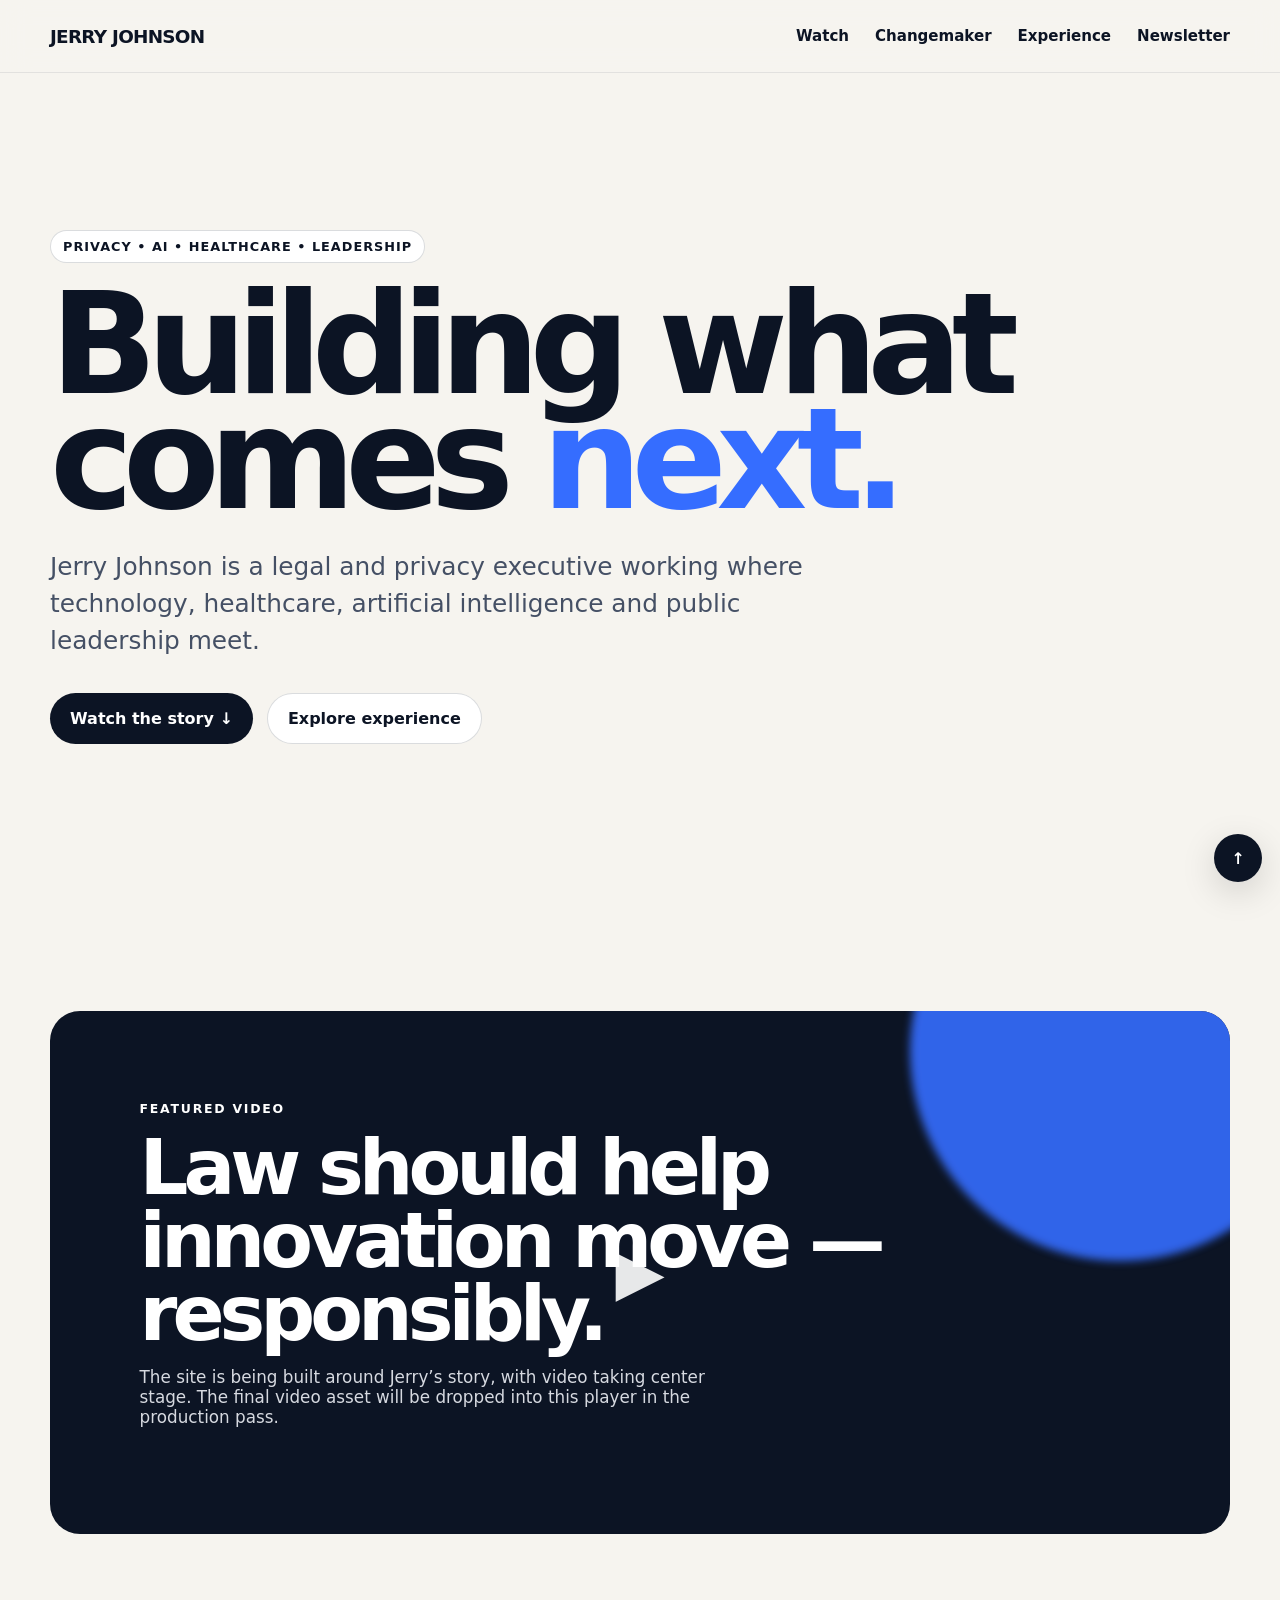
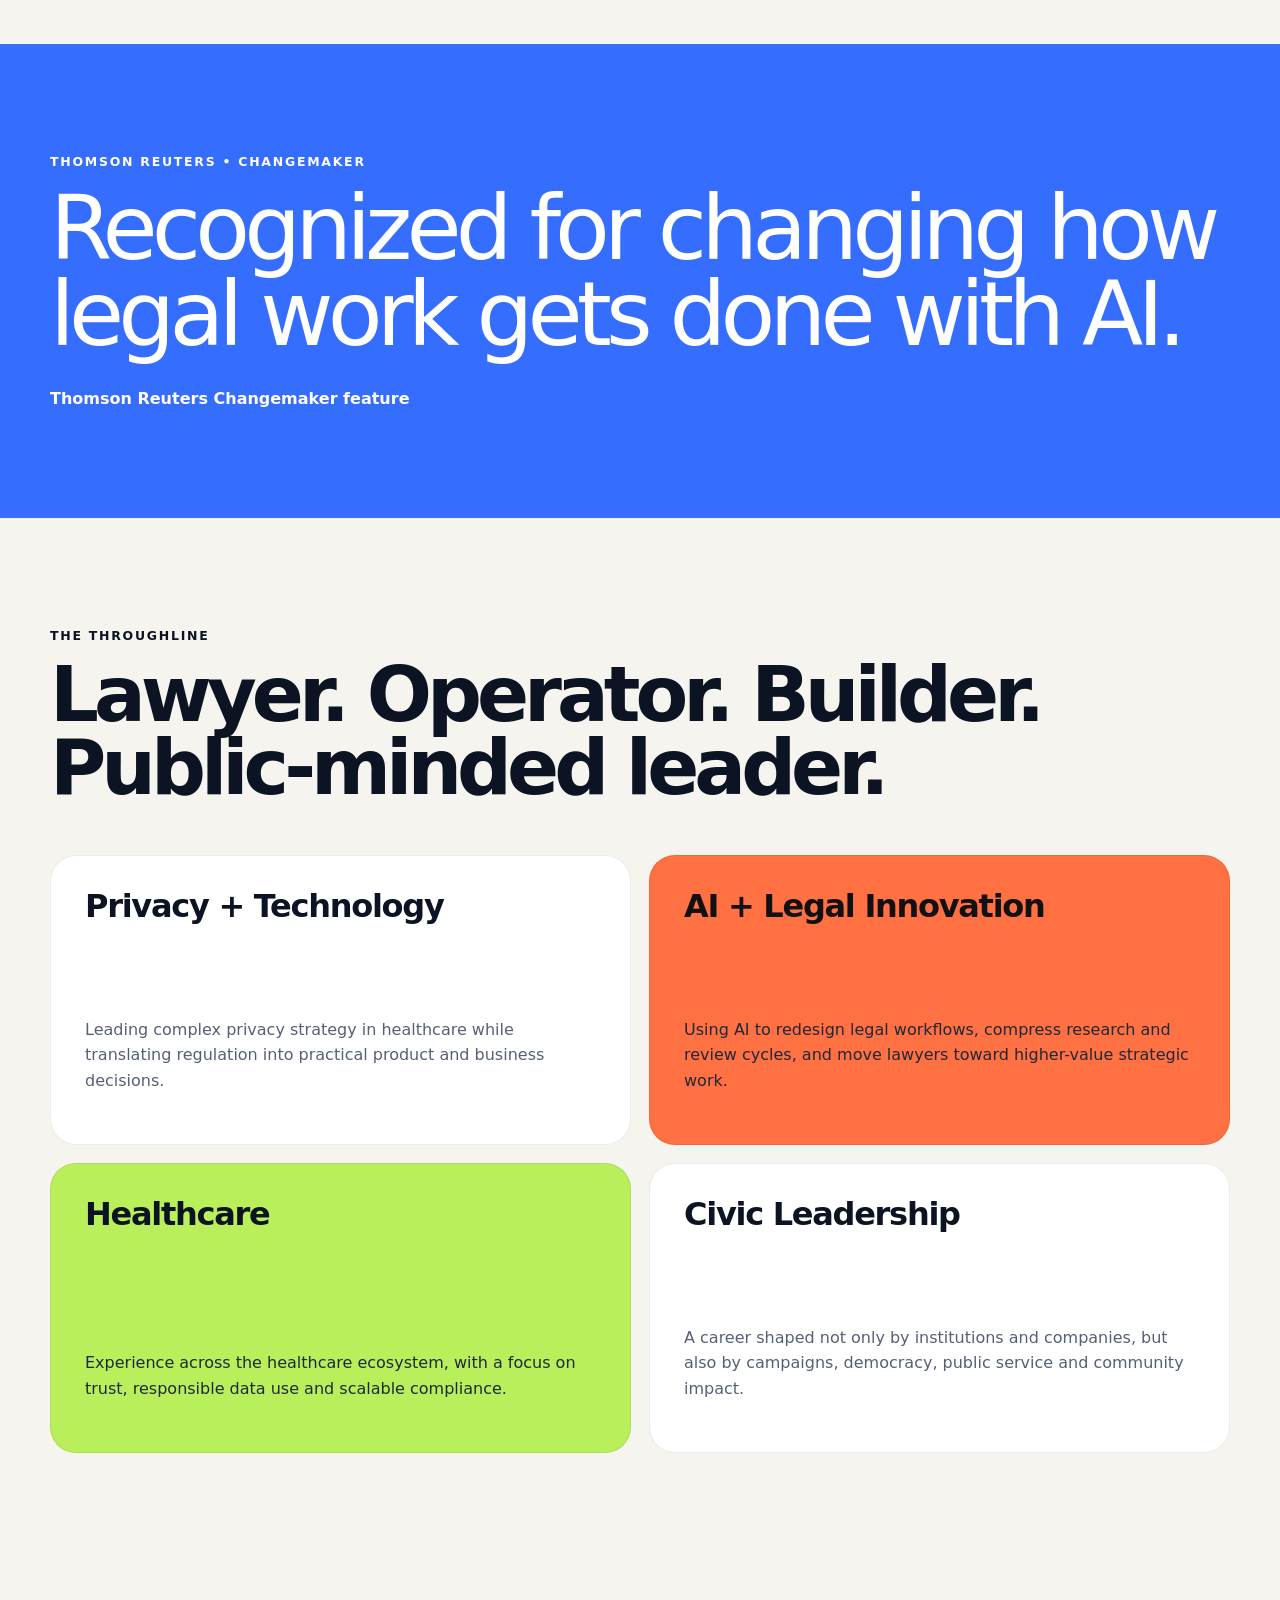
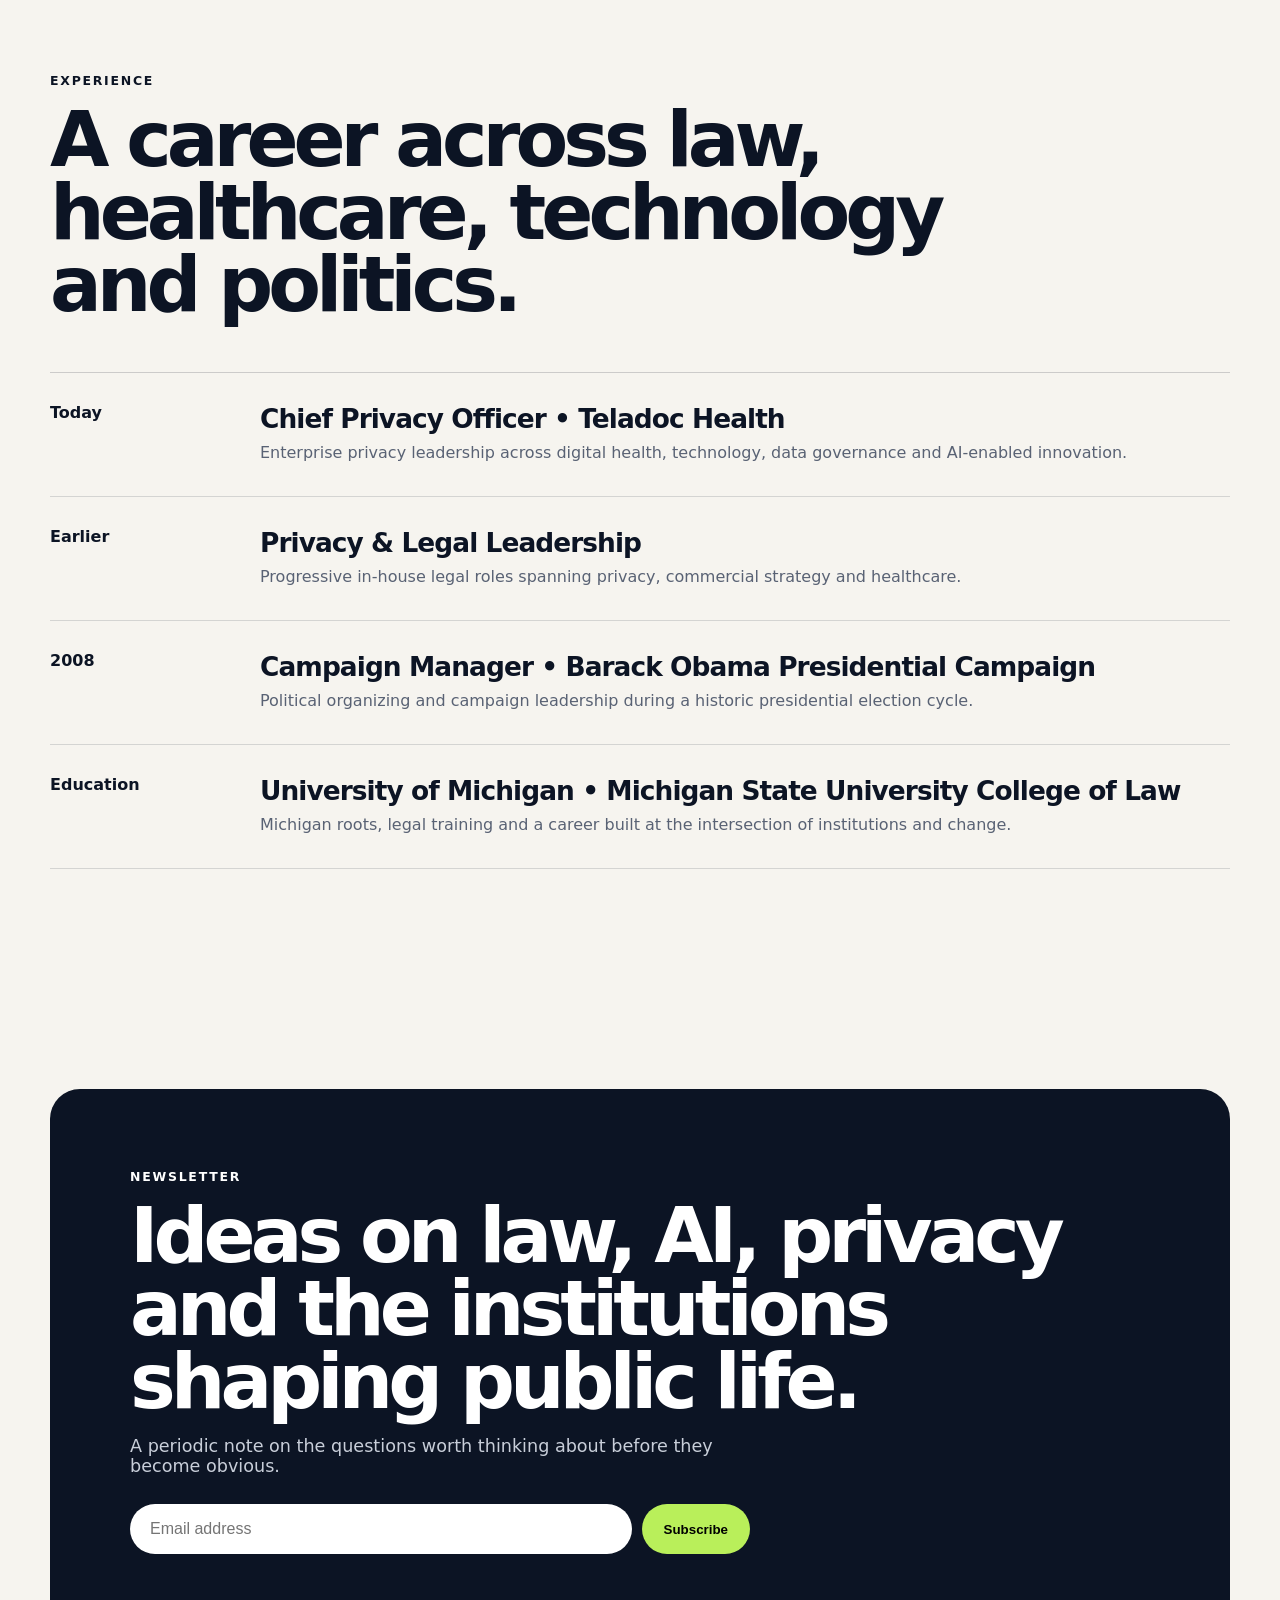
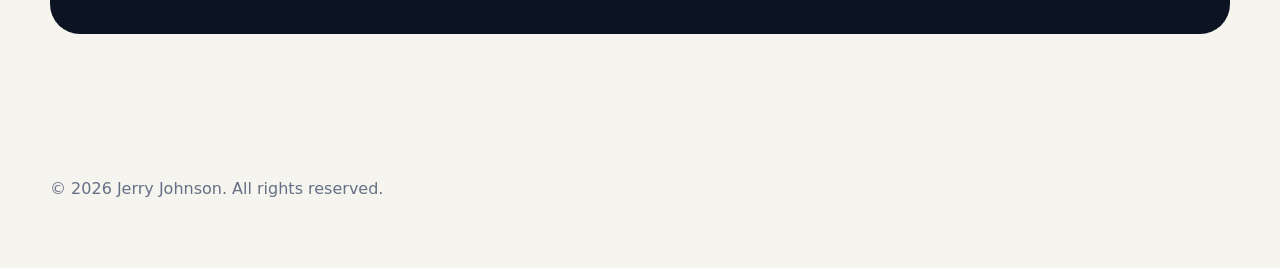
==== index.html @ 3da368a2 "Add initial Jerry Johnson personal site" ====
<!doctype html>
<html lang="en">
<head>
<meta charset="utf-8">
<meta name="viewport" content="width=device-width,initial-scale=1">
<title>Jerry Johnson | Privacy, AI & Leadership</title>
<meta name="description" content="Jerry Johnson is a privacy and technology legal executive working at the intersection of law, AI, healthcare and public leadership.">
<meta property="og:title" content="Jerry Johnson">
<meta property="og:description" content="Privacy. AI. Healthcare. Leadership.">
<meta property="og:type" content="website">
<meta property="og:url" content="https://jerryjohnson.xyz">
<style>
:root{--ink:#0c1424;--paper:#f6f4ef;--blue:#356dff;--orange:#ff7043;--lime:#b9ef5a;--white:#fff}
*{box-sizing:border-box}html{scroll-behavior:smooth}body{margin:0;font-family:Inter,ui-sans-serif,system-ui,-apple-system,BlinkMacSystemFont,"Segoe UI",sans-serif;background:var(--paper);color:var(--ink)}a{color:inherit;text-decoration:none}.wrap{width:min(1180px,calc(100% - 36px));margin:auto}header{position:sticky;top:0;z-index:20;background:rgba(246,244,239,.88);backdrop-filter:blur(14px);border-bottom:1px solid rgba(12,20,36,.08)}nav{height:72px;display:flex;align-items:center;justify-content:space-between}.brand{font-weight:900;letter-spacing:-.04em;font-size:1.15rem}.links{display:flex;gap:26px;font-weight:750;font-size:.94rem}.menu{display:none;border:0;background:var(--ink);color:#fff;border-radius:12px;padding:11px 14px;font-size:1rem}.hero{min-height:calc(100vh - 72px);display:grid;align-items:center;padding:80px 0}.eyebrow{display:inline-flex;align-items:center;gap:8px;border:1px solid rgba(12,20,36,.15);border-radius:999px;padding:8px 12px;font-weight:800;font-size:.8rem;text-transform:uppercase;letter-spacing:.08em;background:#fff}.hero h1{font-size:clamp(4rem,11vw,9rem);line-height:.82;letter-spacing:-.075em;margin:24px 0 30px;max-width:1050px}.hero h1 span{color:var(--blue)}.lead{font-size:clamp(1.15rem,2vw,1.55rem);line-height:1.5;max-width:760px;color:#455065}.cta{display:flex;gap:14px;flex-wrap:wrap;margin-top:34px}.btn{display:inline-flex;align-items:center;justify-content:center;padding:15px 20px;border-radius:999px;font-weight:850}.btn.primary{background:var(--ink);color:#fff}.btn.secondary{background:#fff;border:1px solid rgba(12,20,36,.15)}section{padding:110px 0}.kicker{font-size:.78rem;text-transform:uppercase;letter-spacing:.14em;font-weight:900;margin-bottom:16px}.display{font-size:clamp(2.6rem,6vw,5.7rem);line-height:.95;letter-spacing:-.065em;margin:0;max-width:1000px}.video{background:var(--ink);color:#fff;border-radius:30px;padding:clamp(34px,7vw,90px);min-height:520px;display:flex;flex-direction:column;justify-content:flex-end;position:relative;overflow:hidden}.video:before{content:"";position:absolute;width:420px;height:420px;border-radius:50%;background:var(--blue);filter:blur(4px);right:-100px;top:-170px;opacity:.9}.video:after{content:"▶";position:absolute;inset:0;display:grid;place-items:center;font-size:4rem;color:#fff;opacity:.9}.video>*{position:relative;z-index:2}.video p{max-width:580px;color:#d6d9e0;font-size:1.05rem}.feature{background:var(--blue);color:#fff}.feature .quote{font-size:clamp(2.7rem,7vw,6.3rem);line-height:.96;letter-spacing:-.065em;margin:0}.feature .credit{margin-top:32px;font-weight:850}.grid{display:grid;grid-template-columns:1fr 1fr;gap:18px;margin-top:50px}.card{border-radius:26px;padding:34px;min-height:290px;background:#fff;border:1px solid rgba(12,20,36,.08);display:flex;flex-direction:column;justify-content:space-between}.card.accent{background:var(--orange);color:#111}.card.lime{background:var(--lime)}.card h3{font-size:2rem;line-height:1;margin:0;letter-spacing:-.04em}.card p{line-height:1.6;color:#566075}.card.accent p,.card.lime p{color:#1f2838}.timeline{margin-top:50px;border-top:1px solid rgba(12,20,36,.18)}.row{display:grid;grid-template-columns:180px 1fr;gap:30px;padding:30px 0;border-bottom:1px solid rgba(12,20,36,.14)}.row .year{font-weight:900}.row h3{font-size:1.65rem;margin:0 0 7px;letter-spacing:-.035em}.row p{margin:0;color:#596274;line-height:1.55}.newsletter{background:var(--ink);color:#fff;border-radius:30px;padding:clamp(35px,7vw,80px)}.newsletter p{color:#c8ced9;max-width:650px;font-size:1.1rem}.signup{display:flex;gap:10px;margin-top:28px;max-width:620px}.signup input{flex:1;border:0;border-radius:999px;padding:16px 20px;font-size:1rem}.signup button{border:0;border-radius:999px;padding:16px 22px;font-weight:900;background:var(--lime)}footer{padding:35px 0 70px;color:#667085}.top{position:fixed;right:18px;bottom:18px;width:48px;height:48px;border-radius:50%;display:grid;place-items:center;background:var(--ink);color:#fff;font-weight:900;box-shadow:0 10px 35px rgba(0,0,0,.15)}
@media(max-width:760px){.links{display:none;position:absolute;left:18px;right:18px;top:64px;background:#fff;border-radius:18px;padding:18px;box-shadow:0 20px 50px rgba(0,0,0,.16);flex-direction:column}.links.open{display:flex}.menu{display:block}.hero{padding:55px 0}.hero h1{font-size:clamp(3.5rem,20vw,6rem)}section{padding:75px 0}.grid{grid-template-columns:1fr}.row{grid-template-columns:1fr;gap:8px}.signup{flex-direction:column}.video{min-height:430px}}
</style>
</head>
<body>
<header><div class="wrap"><nav><a class="brand" href="#top">JERRY JOHNSON</a><div class="links" id="links"><a href="#watch">Watch</a><a href="#changemaker">Changemaker</a><a href="#work">Experience</a><a href="#newsletter">Newsletter</a></div><button class="menu" id="menu" aria-label="Open navigation">Menu</button></nav></div></header>
<main id="top">
<section class="hero"><div class="wrap"><span class="eyebrow">Privacy • AI • Healthcare • Leadership</span><h1>Building what comes <span>next.</span></h1><p class="lead">Jerry Johnson is a legal and privacy executive working where technology, healthcare, artificial intelligence and public leadership meet.</p><div class="cta"><a class="btn primary" href="#watch">Watch the story ↓</a><a class="btn secondary" href="#work">Explore experience</a></div></div></section>
<section id="watch"><div class="wrap"><div class="video"><div class="kicker">Featured video</div><h2 class="display">Law should help innovation move — responsibly.</h2><p>The site is being built around Jerry’s story, with video taking center stage. The final video asset will be dropped into this player in the production pass.</p></div></div></section>
<section id="changemaker" class="feature"><div class="wrap"><div class="kicker">Thomson Reuters • Changemaker</div><p class="quote">Recognized for changing how legal work gets done with AI.</p><div class="credit">Thomson Reuters Changemaker feature</div></div></section>
<section><div class="wrap"><div class="kicker">The throughline</div><h2 class="display">Lawyer. Operator. Builder. Public-minded leader.</h2><div class="grid"><article class="card"><h3>Privacy + Technology</h3><p>Leading complex privacy strategy in healthcare while translating regulation into practical product and business decisions.</p></article><article class="card accent"><h3>AI + Legal Innovation</h3><p>Using AI to redesign legal workflows, compress research and review cycles, and move lawyers toward higher-value strategic work.</p></article><article class="card lime"><h3>Healthcare</h3><p>Experience across the healthcare ecosystem, with a focus on trust, responsible data use and scalable compliance.</p></article><article class="card"><h3>Civic Leadership</h3><p>A career shaped not only by institutions and companies, but also by campaigns, democracy, public service and community impact.</p></article></div></div></section>
<section id="work"><div class="wrap"><div class="kicker">Experience</div><h2 class="display">A career across law, healthcare, technology and politics.</h2><div class="timeline"><div class="row"><div class="year">Today</div><div><h3>Chief Privacy Officer • Teladoc Health</h3><p>Enterprise privacy leadership across digital health, technology, data governance and AI-enabled innovation.</p></div></div><div class="row"><div class="year">Earlier</div><div><h3>Privacy & Legal Leadership</h3><p>Progressive in-house legal roles spanning privacy, commercial strategy and healthcare.</p></div></div><div class="row"><div class="year">2008</div><div><h3>Campaign Manager • Barack Obama Presidential Campaign</h3><p>Political organizing and campaign leadership during a historic presidential election cycle.</p></div></div><div class="row"><div class="year">Education</div><div><h3>University of Michigan • Michigan State University College of Law</h3><p>Michigan roots, legal training and a career built at the intersection of institutions and change.</p></div></div></div></div></section>
<section id="newsletter"><div class="wrap"><div class="newsletter"><div class="kicker">Newsletter</div><h2 class="display">Ideas on law, AI, privacy and the institutions shaping public life.</h2><p>A periodic note on the questions worth thinking about before they become obvious.</p><form class="signup" onsubmit="event.preventDefault();alert('Newsletter signup will be connected next.');"><input type="email" placeholder="Email address" aria-label="Email address" required><button type="submit">Subscribe</button></form></div></div></section>
</main>
<footer><div class="wrap">© 2026 Jerry Johnson. All rights reserved.</div></footer><a class="top" href="#top" aria-label="Back to top">↑</a>
<script>const m=document.getElementById('menu'),l=document.getElementById('links');m.addEventListener('click',()=>l.classList.toggle('open'));l.querySelectorAll('a').forEach(a=>a.addEventListener('click',()=>l.classList.remove('open')));</script>
</body></html>
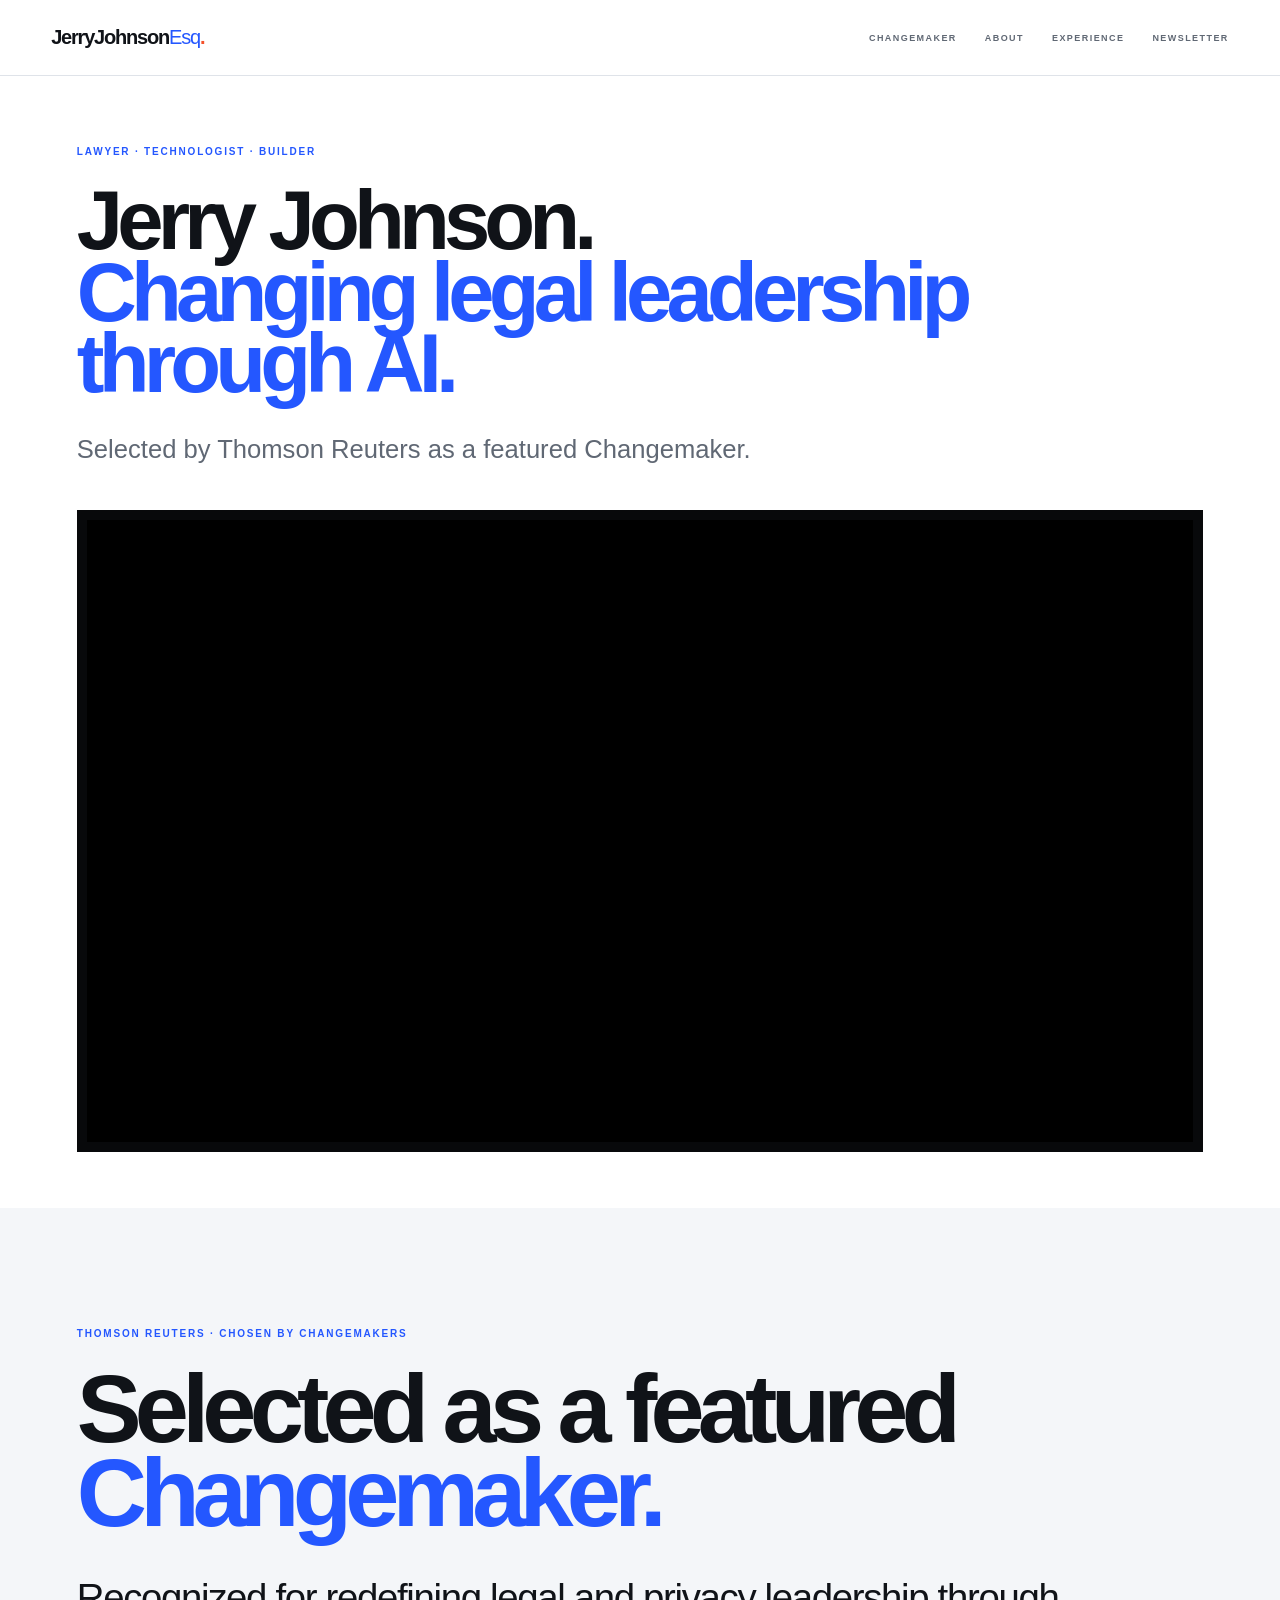
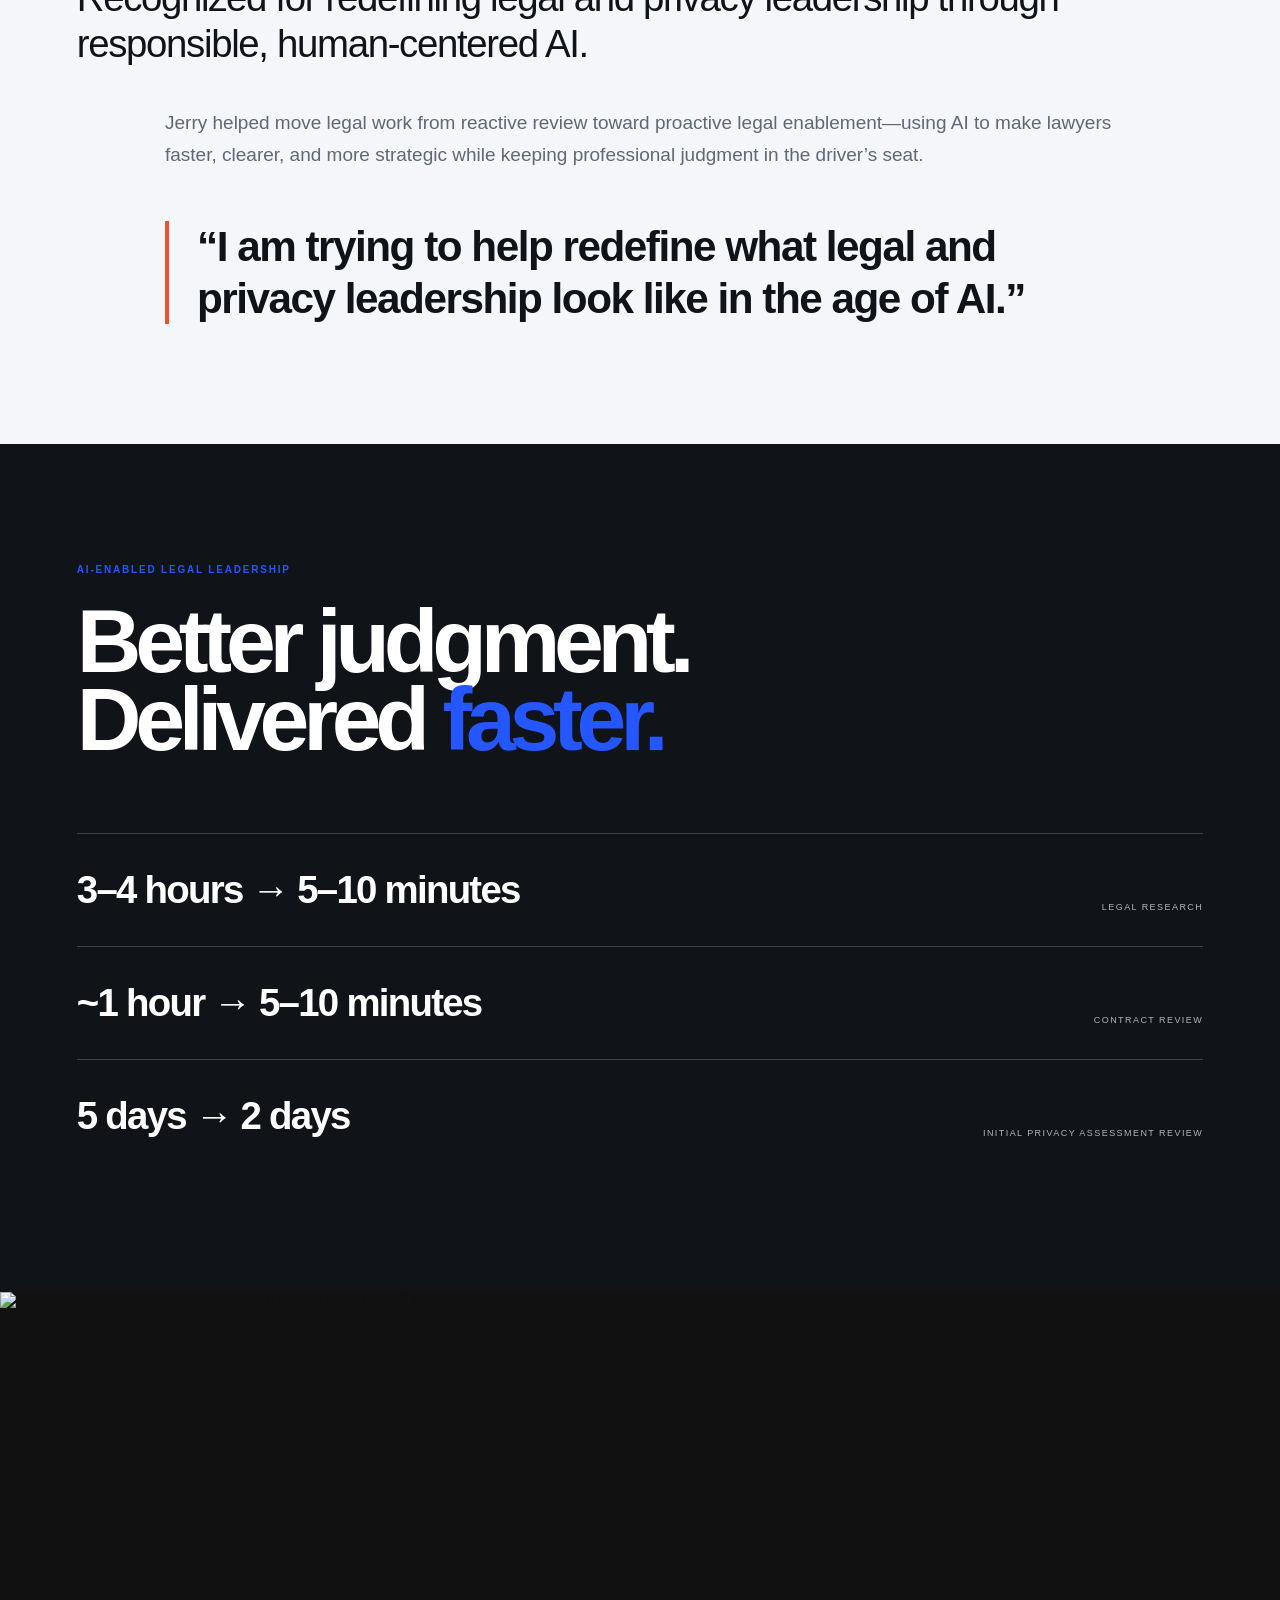
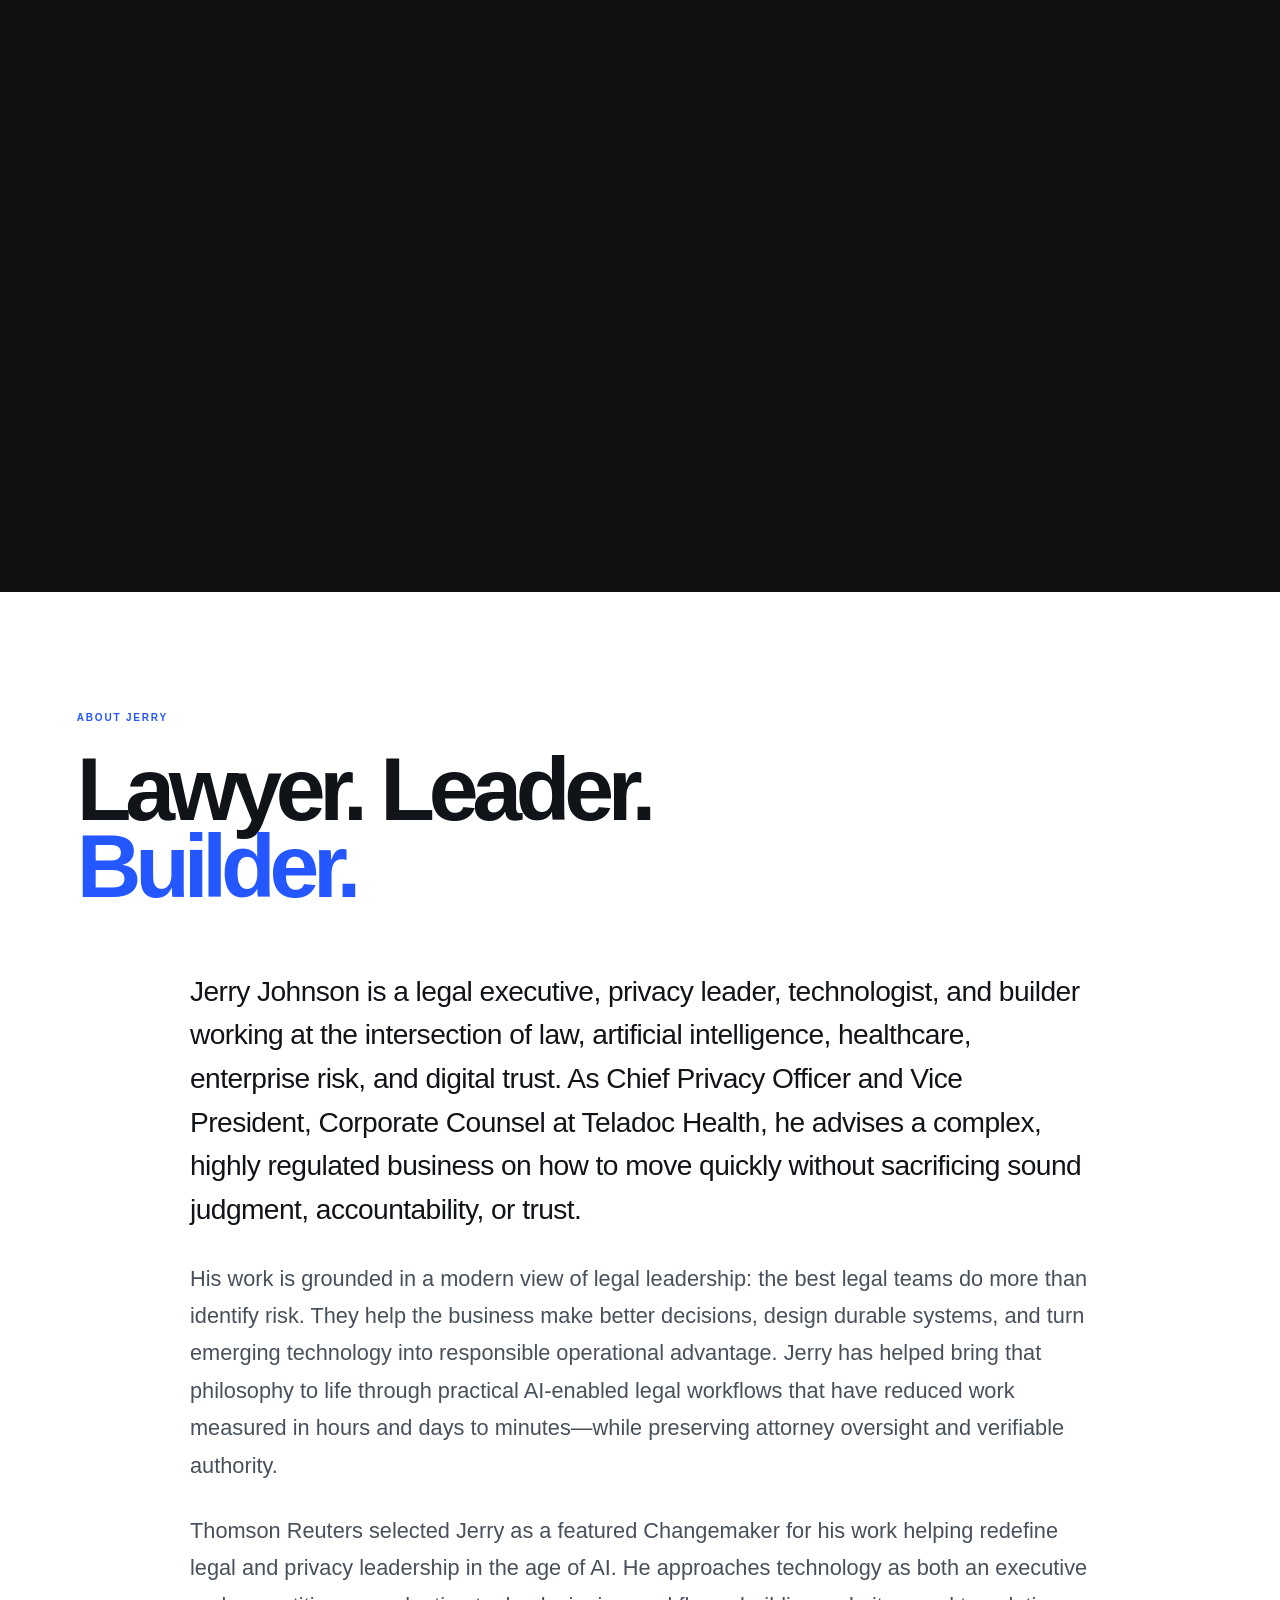
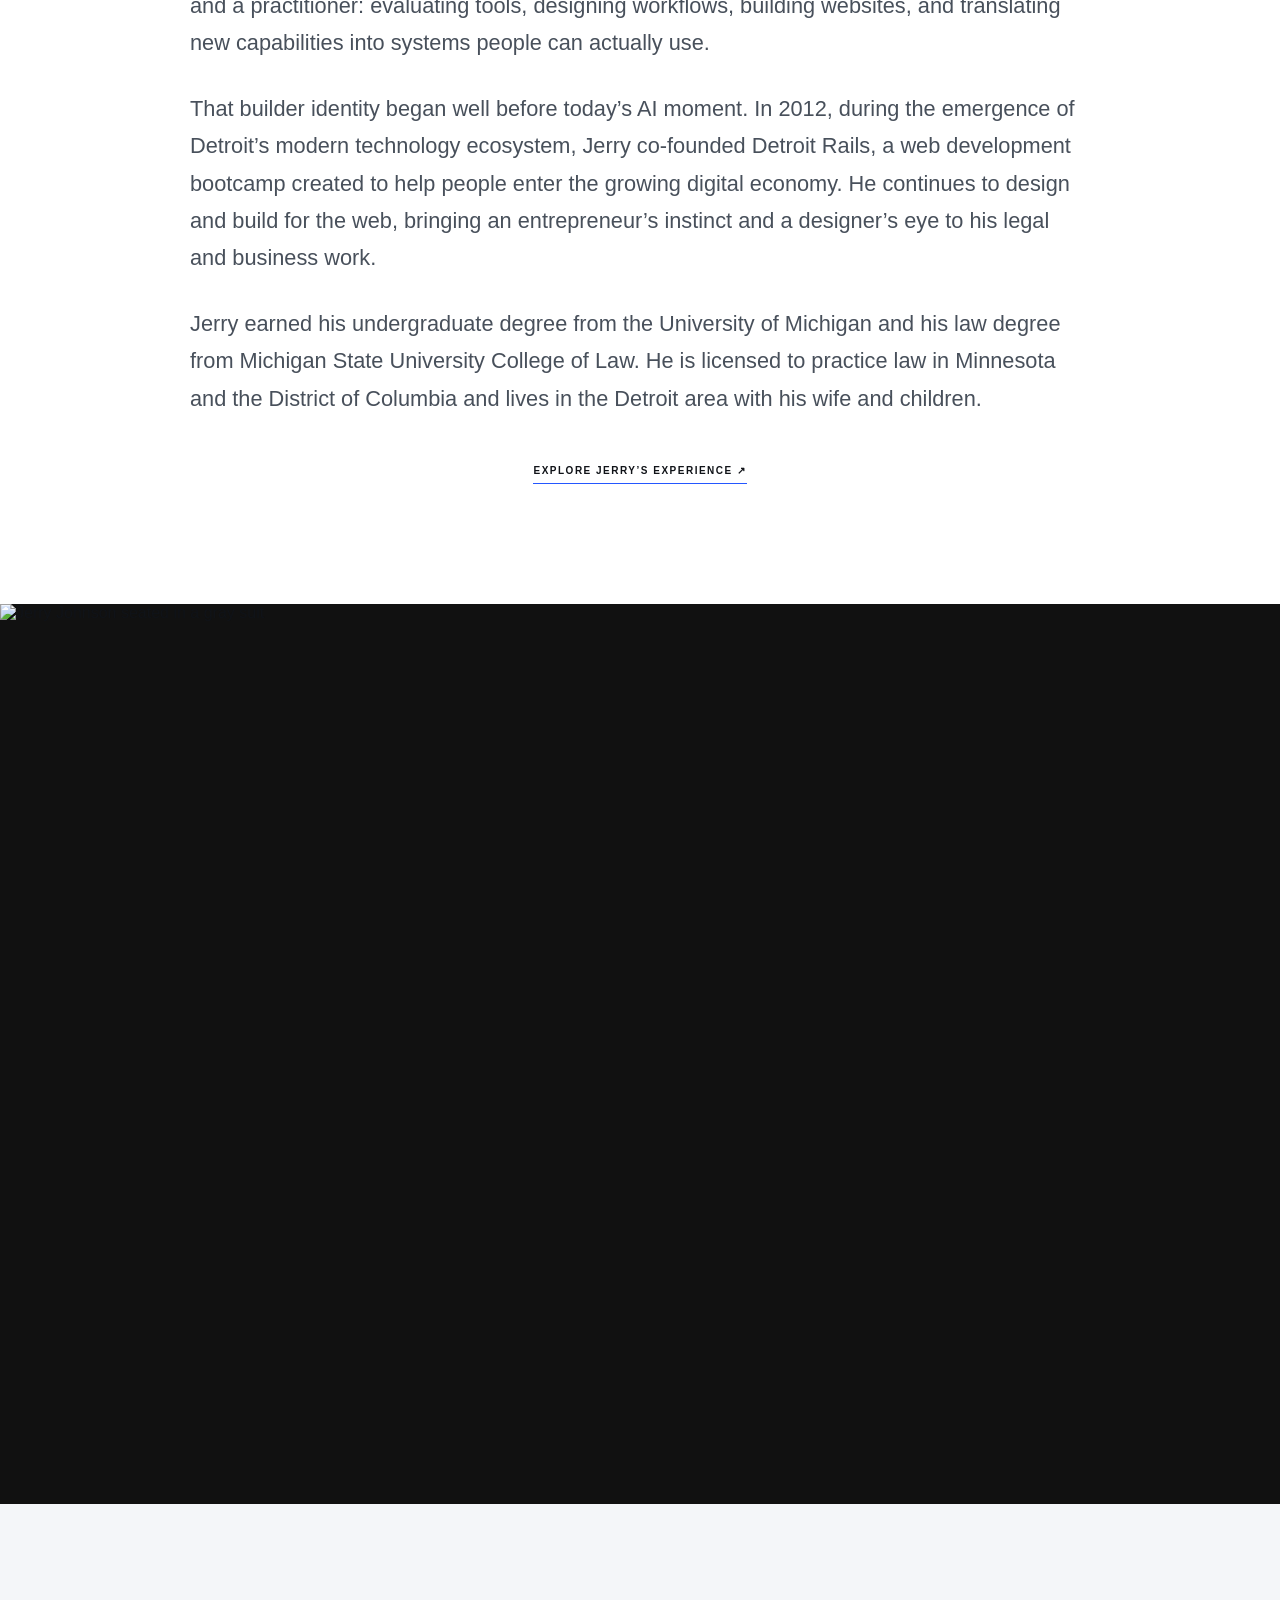
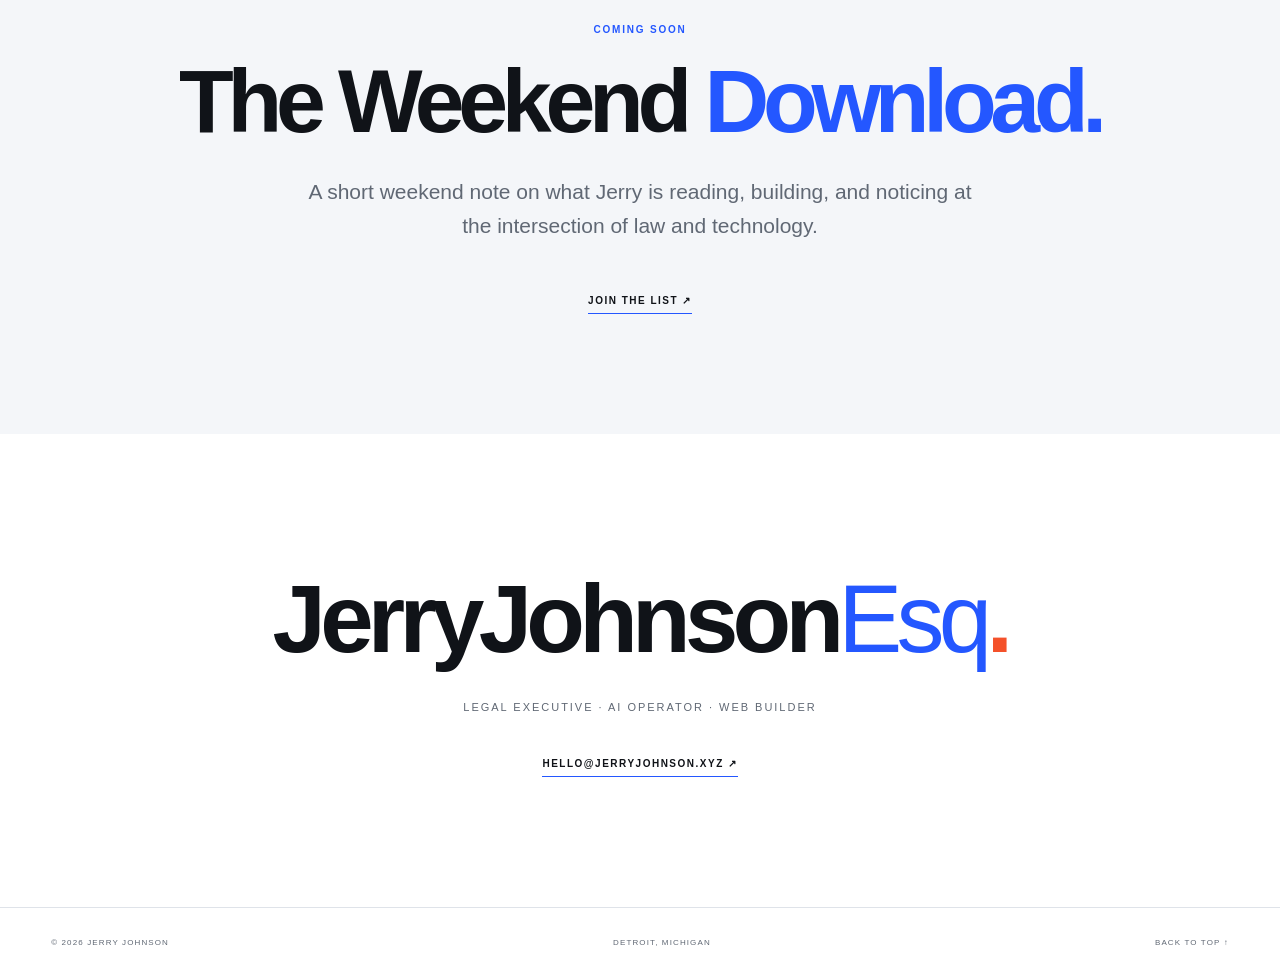
==== commit f1edb6d3: "Replace placeholder with original JerryJohnsonEsq homepage" ====
--- a/index.html
+++ b/index.html
@@ -1,30 +1,10 @@
-<!doctype html>
-<html lang="en">
-<head>
-<meta charset="utf-8">
-<meta name="viewport" content="width=device-width,initial-scale=1">
-<title>Jerry Johnson | Privacy, AI & Leadership</title>
-<meta name="description" content="Jerry Johnson is a privacy and technology legal executive working at the intersection of law, AI, healthcare and public leadership.">
-<meta property="og:title" content="Jerry Johnson">
-<meta property="og:description" content="Privacy. AI. Healthcare. Leadership.">
-<meta property="og:type" content="website">
-<meta property="og:url" content="https://jerryjohnson.xyz">
-<style>
-:root{--ink:#0c1424;--paper:#f6f4ef;--blue:#356dff;--orange:#ff7043;--lime:#b9ef5a;--white:#fff}
-*{box-sizing:border-box}html{scroll-behavior:smooth}body{margin:0;font-family:Inter,ui-sans-serif,system-ui,-apple-system,BlinkMacSystemFont,"Segoe UI",sans-serif;background:var(--paper);color:var(--ink)}a{color:inherit;text-decoration:none}.wrap{width:min(1180px,calc(100% - 36px));margin:auto}header{position:sticky;top:0;z-index:20;background:rgba(246,244,239,.88);backdrop-filter:blur(14px);border-bottom:1px solid rgba(12,20,36,.08)}nav{height:72px;display:flex;align-items:center;justify-content:space-between}.brand{font-weight:900;letter-spacing:-.04em;font-size:1.15rem}.links{display:flex;gap:26px;font-weight:750;font-size:.94rem}.menu{display:none;border:0;background:var(--ink);color:#fff;border-radius:12px;padding:11px 14px;font-size:1rem}.hero{min-height:calc(100vh - 72px);display:grid;align-items:center;padding:80px 0}.eyebrow{display:inline-flex;align-items:center;gap:8px;border:1px solid rgba(12,20,36,.15);border-radius:999px;padding:8px 12px;font-weight:800;font-size:.8rem;text-transform:uppercase;letter-spacing:.08em;background:#fff}.hero h1{font-size:clamp(4rem,11vw,9rem);line-height:.82;letter-spacing:-.075em;margin:24px 0 30px;max-width:1050px}.hero h1 span{color:var(--blue)}.lead{font-size:clamp(1.15rem,2vw,1.55rem);line-height:1.5;max-width:760px;color:#455065}.cta{display:flex;gap:14px;flex-wrap:wrap;margin-top:34px}.btn{display:inline-flex;align-items:center;justify-content:center;padding:15px 20px;border-radius:999px;font-weight:850}.btn.primary{background:var(--ink);color:#fff}.btn.secondary{background:#fff;border:1px solid rgba(12,20,36,.15)}section{padding:110px 0}.kicker{font-size:.78rem;text-transform:uppercase;letter-spacing:.14em;font-weight:900;margin-bottom:16px}.display{font-size:clamp(2.6rem,6vw,5.7rem);line-height:.95;letter-spacing:-.065em;margin:0;max-width:1000px}.video{background:var(--ink);color:#fff;border-radius:30px;padding:clamp(34px,7vw,90px);min-height:520px;display:flex;flex-direction:column;justify-content:flex-end;position:relative;overflow:hidden}.video:before{content:"";position:absolute;width:420px;height:420px;border-radius:50%;background:var(--blue);filter:blur(4px);right:-100px;top:-170px;opacity:.9}.video:after{content:"▶";position:absolute;inset:0;display:grid;place-items:center;font-size:4rem;color:#fff;opacity:.9}.video>*{position:relative;z-index:2}.video p{max-width:580px;color:#d6d9e0;font-size:1.05rem}.feature{background:var(--blue);color:#fff}.feature .quote{font-size:clamp(2.7rem,7vw,6.3rem);line-height:.96;letter-spacing:-.065em;margin:0}.feature .credit{margin-top:32px;font-weight:850}.grid{display:grid;grid-template-columns:1fr 1fr;gap:18px;margin-top:50px}.card{border-radius:26px;padding:34px;min-height:290px;background:#fff;border:1px solid rgba(12,20,36,.08);display:flex;flex-direction:column;justify-content:space-between}.card.accent{background:var(--orange);color:#111}.card.lime{background:var(--lime)}.card h3{font-size:2rem;line-height:1;margin:0;letter-spacing:-.04em}.card p{line-height:1.6;color:#566075}.card.accent p,.card.lime p{color:#1f2838}.timeline{margin-top:50px;border-top:1px solid rgba(12,20,36,.18)}.row{display:grid;grid-template-columns:180px 1fr;gap:30px;padding:30px 0;border-bottom:1px solid rgba(12,20,36,.14)}.row .year{font-weight:900}.row h3{font-size:1.65rem;margin:0 0 7px;letter-spacing:-.035em}.row p{margin:0;color:#596274;line-height:1.55}.newsletter{background:var(--ink);color:#fff;border-radius:30px;padding:clamp(35px,7vw,80px)}.newsletter p{color:#c8ced9;max-width:650px;font-size:1.1rem}.signup{display:flex;gap:10px;margin-top:28px;max-width:620px}.signup input{flex:1;border:0;border-radius:999px;padding:16px 20px;font-size:1rem}.signup button{border:0;border-radius:999px;padding:16px 22px;font-weight:900;background:var(--lime)}footer{padding:35px 0 70px;color:#667085}.top{position:fixed;right:18px;bottom:18px;width:48px;height:48px;border-radius:50%;display:grid;place-items:center;background:var(--ink);color:#fff;font-weight:900;box-shadow:0 10px 35px rgba(0,0,0,.15)}
-@media(max-width:760px){.links{display:none;position:absolute;left:18px;right:18px;top:64px;background:#fff;border-radius:18px;padding:18px;box-shadow:0 20px 50px rgba(0,0,0,.16);flex-direction:column}.links.open{display:flex}.menu{display:block}.hero{padding:55px 0}.hero h1{font-size:clamp(3.5rem,20vw,6rem)}section{padding:75px 0}.grid{grid-template-columns:1fr}.row{grid-template-columns:1fr;gap:8px}.signup{flex-direction:column}.video{min-height:430px}}
-</style>
-</head>
-<body>
-<header><div class="wrap"><nav><a class="brand" href="#top">JERRY JOHNSON</a><div class="links" id="links"><a href="#watch">Watch</a><a href="#changemaker">Changemaker</a><a href="#work">Experience</a><a href="#newsletter">Newsletter</a></div><button class="menu" id="menu" aria-label="Open navigation">Menu</button></nav></div></header>
-<main id="top">
-<section class="hero"><div class="wrap"><span class="eyebrow">Privacy • AI • Healthcare • Leadership</span><h1>Building what comes <span>next.</span></h1><p class="lead">Jerry Johnson is a legal and privacy executive working where technology, healthcare, artificial intelligence and public leadership meet.</p><div class="cta"><a class="btn primary" href="#watch">Watch the story ↓</a><a class="btn secondary" href="#work">Explore experience</a></div></div></section>
-<section id="watch"><div class="wrap"><div class="video"><div class="kicker">Featured video</div><h2 class="display">Law should help innovation move — responsibly.</h2><p>The site is being built around Jerry’s story, with video taking center stage. The final video asset will be dropped into this player in the production pass.</p></div></div></section>
-<section id="changemaker" class="feature"><div class="wrap"><div class="kicker">Thomson Reuters • Changemaker</div><p class="quote">Recognized for changing how legal work gets done with AI.</p><div class="credit">Thomson Reuters Changemaker feature</div></div></section>
-<section><div class="wrap"><div class="kicker">The throughline</div><h2 class="display">Lawyer. Operator. Builder. Public-minded leader.</h2><div class="grid"><article class="card"><h3>Privacy + Technology</h3><p>Leading complex privacy strategy in healthcare while translating regulation into practical product and business decisions.</p></article><article class="card accent"><h3>AI + Legal Innovation</h3><p>Using AI to redesign legal workflows, compress research and review cycles, and move lawyers toward higher-value strategic work.</p></article><article class="card lime"><h3>Healthcare</h3><p>Experience across the healthcare ecosystem, with a focus on trust, responsible data use and scalable compliance.</p></article><article class="card"><h3>Civic Leadership</h3><p>A career shaped not only by institutions and companies, but also by campaigns, democracy, public service and community impact.</p></article></div></div></section>
-<section id="work"><div class="wrap"><div class="kicker">Experience</div><h2 class="display">A career across law, healthcare, technology and politics.</h2><div class="timeline"><div class="row"><div class="year">Today</div><div><h3>Chief Privacy Officer • Teladoc Health</h3><p>Enterprise privacy leadership across digital health, technology, data governance and AI-enabled innovation.</p></div></div><div class="row"><div class="year">Earlier</div><div><h3>Privacy & Legal Leadership</h3><p>Progressive in-house legal roles spanning privacy, commercial strategy and healthcare.</p></div></div><div class="row"><div class="year">2008</div><div><h3>Campaign Manager • Barack Obama Presidential Campaign</h3><p>Political organizing and campaign leadership during a historic presidential election cycle.</p></div></div><div class="row"><div class="year">Education</div><div><h3>University of Michigan • Michigan State University College of Law</h3><p>Michigan roots, legal training and a career built at the intersection of institutions and change.</p></div></div></div></div></section>
-<section id="newsletter"><div class="wrap"><div class="newsletter"><div class="kicker">Newsletter</div><h2 class="display">Ideas on law, AI, privacy and the institutions shaping public life.</h2><p>A periodic note on the questions worth thinking about before they become obvious.</p><form class="signup" onsubmit="event.preventDefault();alert('Newsletter signup will be connected next.');"><input type="email" placeholder="Email address" aria-label="Email address" required><button type="submit">Subscribe</button></form></div></div></section>
-</main>
-<footer><div class="wrap">© 2026 Jerry Johnson. All rights reserved.</div></footer><a class="top" href="#top" aria-label="Back to top">↑</a>
-<script>const m=document.getElementById('menu'),l=document.getElementById('links');m.addEventListener('click',()=>l.classList.toggle('open'));l.querySelectorAll('a').forEach(a=>a.addEventListener('click',()=>l.classList.remove('open')));</script>
-</body></html>+<!doctype html><html lang="en"><head><meta charset="utf-8"><meta name="viewport" content="width=device-width,initial-scale=1"><title>JerryJohnsonEsq | Legal Leadership for the AI Era</title><meta name="description" content="Jerry Johnson is a Thomson Reuters featured Changemaker, legal executive, AI operator, web builder, and entrepreneur."><link rel="icon" href="https://jerry-johnson-legal.jerry-avila-johnson.chatgpt.site/favicon.svg"><link rel="stylesheet" href="/style.css"></head><body><main id="top">
+<header class="site-header"><a href="/" aria-label="Jerry Johnson Esq home"><span class="mark" aria-label="Jerry Johnson Esq"><b>JerryJohnson</b><i>Esq</i><span>.</span></span></a><nav class="desktop-nav" aria-label="Primary navigation"><a href="/#changemaker">Changemaker</a><a href="/#about">About</a><a href="/experience/">Experience</a><a href="/#newsletter">Newsletter</a></nav><button class="menu-toggle" type="button" aria-label="Open menu" aria-expanded="false"><span></span><span></span></button><div class="mobile-menu" aria-hidden="true" inert><nav aria-label="Mobile navigation"><a href="/#changemaker"><span>01</span>Changemaker</a><a href="/#about"><span>02</span>About</a><a href="/experience/"><span>03</span>Experience</a><a href="/#newsletter"><span>04</span>Newsletter</a></nav><p>Lawyer · Technologist · Builder</p></div></header>
+<section class="hero"><p class="eyebrow">Lawyer · Technologist · Builder</p><h1>Jerry Johnson.<br><span>Changing legal leadership through AI.</span></h1><p class="lede">Selected by Thomson Reuters as a featured Changemaker.</p><div class="video-frame"><video controls playsinline preload="metadata" poster="https://jerry-johnson-legal.jerry-avila-johnson.chatgpt.site/tr-changemaker.jpeg" aria-label="Thomson Reuters Chosen by Changemakers video featuring Jerry Johnson"><source src="https://jerry-johnson-legal.jerry-avila-johnson.chatgpt.site/jerry-thomson-video.mp4" type="video/mp4"></video></div></section>
+<section class="changemaker section" id="changemaker"><p class="section-label">Thomson Reuters · Chosen by Changemakers</p><h2>Selected as a featured <span>Changemaker.</span></h2><p class="statement">Recognized for redefining legal and privacy leadership through responsible, human-centered AI.</p><div class="recognition-note"><p>Jerry helped move legal work from reactive review toward proactive legal enablement—using AI to make lawyers faster, clearer, and more strategic while keeping professional judgment in the driver’s seat.</p><blockquote>“I am trying to help redefine what legal and privacy leadership look like in the age of AI.”</blockquote></div></section>
+<section class="proof section" aria-label="AI-enabled legal workflow results"><p class="section-label">AI-enabled legal leadership</p><h2>Better judgment.<br>Delivered <span>faster.</span></h2><div class="numbers"><article><strong>3–4 hours → 5–10 minutes</strong><span>Legal research</span></article><article><strong>~1 hour → 5–10 minutes</strong><span>Contract review</span></article><article><strong>5 days → 2 days</strong><span>Initial privacy assessment review</span></article></div></section>
+<figure class="image-stage window-image"><img src="https://jerry-johnson-legal.jerry-avila-johnson.chatgpt.site/jerry-window.jpeg" alt="Jerry Johnson beside a window overlooking downtown Detroit"></figure>
+<section class="about section" id="about"><p class="section-label">About Jerry</p><h2>Lawyer. Leader.<br><span>Builder.</span></h2><div class="bio"><p>Jerry Johnson is a legal executive, privacy leader, technologist, and builder working at the intersection of law, artificial intelligence, healthcare, enterprise risk, and digital trust. As Chief Privacy Officer and Vice President, Corporate Counsel at Teladoc Health, he advises a complex, highly regulated business on how to move quickly without sacrificing sound judgment, accountability, or trust.</p><p>His work is grounded in a modern view of legal leadership: the best legal teams do more than identify risk. They help the business make better decisions, design durable systems, and turn emerging technology into responsible operational advantage. Jerry has helped bring that philosophy to life through practical AI-enabled legal workflows that have reduced work measured in hours and days to minutes—while preserving attorney oversight and verifiable authority.</p><p>Thomson Reuters selected Jerry as a featured Changemaker for his work helping redefine legal and privacy leadership in the age of AI. He approaches technology as both an executive and a practitioner: evaluating tools, designing workflows, building websites, and translating new capabilities into systems people can actually use.</p><p>That builder identity began well before today’s AI moment. In 2012, during the emergence of Detroit’s modern technology ecosystem, Jerry co-founded Detroit Rails, a web development bootcamp created to help people enter the growing digital economy. He continues to design and build for the web, bringing an entrepreneur’s instinct and a designer’s eye to his legal and business work.</p><p>Jerry earned his undergraduate degree from the University of Michigan and his law degree from Michigan State University College of Law. He is licensed to practice law in Minnesota and the District of Columbia and lives in the Detroit area with his wife and children.</p></div><a class="text-link" href="/experience/">Explore Jerry’s experience <span aria-hidden="true">↗</span></a></section>
+<figure class="image-stage portrait-image"><img src="https://jerry-johnson-legal.jerry-avila-johnson.chatgpt.site/jerry-couch.jpeg" alt="Jerry Johnson seated in a gray suit"></figure>
+<section class="newsletter section" id="newsletter"><p class="section-label">Coming soon</p><h2>The Weekend <span>Download.</span></h2><p>A short weekend note on what Jerry is reading, building, and noticing at the intersection of law and technology.</p><a href="mailto:hello@jerryjohnson.xyz?subject=The%20Weekend%20Download">Join the list <span aria-hidden="true">↗</span></a></section>
+<section class="closing"><span class="mark" aria-label="Jerry Johnson Esq"><b>JerryJohnson</b><i>Esq</i><span>.</span></span><p>Legal executive · AI operator · Web builder</p><a href="mailto:hello@jerryjohnson.xyz">hello@jerryjohnson.xyz <span aria-hidden="true">↗</span></a></section><footer><span>© 2026 Jerry Johnson</span><span>Detroit, Michigan</span><a href="#top">Back to top ↑</a></footer><a class="back-to-top" href="#top" aria-label="Back to top" title="Back to top"><span aria-hidden="true">↑</span></a></main><script src="/site.js"></script></body></html>
--- a/style.css
+++ b/style.css
@@ -0,0 +1,35 @@
+html{-webkit-font-smoothing:antialiased;-moz-osx-font-smoothing:grayscale;}
+:root{--ink:#101318;--muted:#606874;--line:#dfe3e9;--blue:#2457ff;--ice:#f4f6f9;--orange:#f4512a}
+*{box-sizing:border-box}html{scroll-behavior:smooth}body{margin:0;background:#fff;color:var(--ink);font-family:Arial,Helvetica,sans-serif}a{color:inherit;text-decoration:none}img,video{display:block;width:100%}figure{margin:0}.section{padding:120px max(6vw,24px)}
+.site-header{height:76px;padding:0 4vw;display:flex;align-items:center;justify-content:space-between;border-bottom:1px solid var(--line);background:rgba(255,255,255,.94);position:sticky;top:0;z-index:20;backdrop-filter:blur(14px)}.mark{font-size:20px;letter-spacing:-.06em;white-space:nowrap}.mark b{font-weight:900}.mark i{font-style:normal;font-weight:500;color:var(--blue)}.mark>span{color:var(--orange);font-weight:900}.site-header nav{display:flex;gap:28px;font-size:9px;font-weight:800;text-transform:uppercase;letter-spacing:.16em;color:var(--muted)}.site-header nav a:hover{color:var(--blue)}
+.eyebrow,.section-label{margin:0;text-transform:uppercase;letter-spacing:.18em;font-size:10px;font-weight:900;color:var(--blue)}.hero{padding:70px max(6vw,24px) 56px}.hero h1,.changemaker h2,.proof h2,.about h2,.newsletter h2{font-size:clamp(58px,8.2vw,132px);line-height:.86;letter-spacing:-.07em;margin:28px 0}.hero h1{font-size:clamp(48px,6.5vw,104px);max-width:1200px}.hero h1 span,.changemaker h2 span,.proof h2 span,.about h2 span,.newsletter h2 span{color:var(--blue)}.lede{max-width:700px;font-size:clamp(19px,2vw,27px);line-height:1.5;color:var(--muted);margin:30px 0 42px}
+.image-stage{width:100%;height:min(78vw,900px);overflow:hidden;background:#111}.image-stage img{width:100%;height:100%;object-fit:cover}.hero-image img{object-position:center 43%}.city-image img{object-position:center center}.window-image img{object-position:center 45%}.portrait-image img{object-position:center 40%}
+.changemaker{background:var(--ice)}.changemaker h2{max-width:1180px;font-size:clamp(58px,7.6vw,120px)}.statement{font-size:clamp(22px,3vw,44px);line-height:1.2;letter-spacing:-.035em;max-width:1050px;margin:40px 0 20px}.video-frame{max-width:1180px;margin:0;background:#08090b;padding:10px}.video-frame video{aspect-ratio:16/9;background:#000}.recognition-note{max-width:950px;margin:40px auto 0}.recognition-note>p{font-size:19px;line-height:1.7;color:var(--muted)}blockquote{margin:50px 0 0;padding:0 0 0 28px;border-left:4px solid var(--orange);font-size:clamp(27px,3.3vw,48px);line-height:1.22;letter-spacing:-.035em;font-weight:700}
+.proof{background:var(--ink);color:#fff}.proof h2{font-size:clamp(58px,7vw,112px);max-width:1100px;margin-bottom:75px}.numbers{max-width:1200px;margin-left:auto}.numbers article{padding:34px 0;border-top:1px solid #3b414b;display:flex;justify-content:space-between;gap:30px;align-items:end}.numbers strong{font-size:clamp(25px,3vw,46px);letter-spacing:-.045em}.numbers span{font-size:9px;color:#aeb5c0;text-transform:uppercase;letter-spacing:.16em;text-align:right}
+.about{background:#fff}.about h2{font-size:clamp(58px,7vw,112px)}.bio{max-width:900px;margin:65px auto 0}.bio p{font-size:clamp(18px,1.7vw,23px);line-height:1.72;color:#48505b;margin:0 0 28px}.bio p:first-child{font-size:clamp(22px,2.2vw,31px);line-height:1.55;color:var(--ink);letter-spacing:-.02em}
+.text-link{display:block;width:max-content;margin:48px auto 0;padding-bottom:7px;border-bottom:1px solid var(--blue);font-size:10px;text-transform:uppercase;letter-spacing:.15em;font-weight:900}
+.newsletter{text-align:center;background:var(--ice)}.newsletter h2{font-size:clamp(58px,7vw,112px)}.newsletter>p:not(.section-label){font-size:21px;line-height:1.6;color:var(--muted);max-width:680px;margin:35px auto}.newsletter a,.closing a{display:inline-block;margin-top:18px;padding-bottom:7px;border-bottom:1px solid var(--blue);font-size:10px;text-transform:uppercase;letter-spacing:.15em;font-weight:900}
+.closing{padding:130px 5vw;text-align:center;display:flex;flex-direction:column;align-items:center;gap:16px}.closing .mark{font-size:clamp(48px,7.5vw,116px)}.closing p{color:var(--muted);font-size:11px;text-transform:uppercase;letter-spacing:.18em}.closing a{font-size:10px}footer{padding:30px 4vw;border-top:1px solid var(--line);display:flex;justify-content:space-between;font-size:8px;text-transform:uppercase;letter-spacing:.14em;color:var(--muted)}
+.back-to-top{position:fixed;right:24px;bottom:24px;z-index:30;width:48px;height:48px;border-radius:50%;display:grid;place-items:center;background:var(--ink);color:#fff;box-shadow:0 8px 28px rgba(16,19,24,.24);font-size:22px;opacity:0;visibility:hidden;transform:translateY(10px);transition:opacity .2s ease,transform .2s ease,visibility .2s}.back-to-top:hover{background:var(--blue);transform:translateY(-2px)}.back-to-top.is-visible{opacity:1;visibility:visible;transform:translateY(0)}
+.experience-intro{padding:84px max(6vw,24px) 64px}.experience-intro h1{font-size:clamp(58px,8.2vw,132px);line-height:.86;letter-spacing:-.07em;max-width:1250px;margin:28px 0}.experience-intro h1 span,.career-heading h2 span,.builder-section h2 span,.experience-closing h2 span{color:var(--blue)}.experience-hero{height:min(68vw,820px);overflow:hidden;background:#071113}.experience-hero img{height:100%;object-fit:cover;object-position:center 52%}.career-section{padding:130px max(6vw,24px)}.career-heading{display:grid;grid-template-columns:1fr 2fr;gap:60px;align-items:start;margin-bottom:90px}.career-heading h2{font-size:clamp(48px,6vw,96px);line-height:.94;letter-spacing:-.06em;margin:0}.timeline{border-top:1px solid var(--line)}.timeline-item{display:grid;grid-template-columns:80px minmax(220px,.8fr) minmax(320px,1.5fr);gap:38px;padding:56px 0;border-bottom:1px solid var(--line)}.timeline-marker{width:46px;height:46px;border:1px solid var(--ink);border-radius:50%;display:grid;place-items:center;font-size:9px;font-weight:900;letter-spacing:.1em}.timeline-meta>p,.builder-year{margin:0 0 14px;color:var(--blue);font-size:9px;font-weight:900;text-transform:uppercase;letter-spacing:.17em}.timeline-meta h3{font-size:24px;letter-spacing:-.035em;margin:0 0 10px}.timeline-meta>span{font-size:12px;line-height:1.5;color:var(--muted)}.timeline-story h4{font-size:clamp(25px,2.5vw,40px);line-height:1.08;letter-spacing:-.04em;margin:0 0 20px}.timeline-story>p{font-size:17px;line-height:1.7;color:#535b66;max-width:720px;margin:0 0 25px}.timeline-story small{font-size:8px;font-weight:900;text-transform:uppercase;letter-spacing:.15em;color:var(--muted)}.range-band{padding:52px max(6vw,24px);background:var(--ink);color:#fff}.range-band>p{font-size:9px;text-transform:uppercase;letter-spacing:.18em;color:#aeb5c0;margin:0 0 28px}.range-band>div{display:flex;flex-wrap:wrap;gap:14px}.range-band span{border:1px solid #414752;border-radius:999px;padding:12px 18px;font-size:11px}.builder-section{padding:130px max(6vw,24px);background:var(--ice)}.builder-section>h2,.experience-closing h2{font-size:clamp(58px,8vw,128px);line-height:.86;letter-spacing:-.07em;margin:28px 0 90px}.builder-grid{display:grid;grid-template-columns:repeat(3,1fr);gap:1px;background:var(--line);border:1px solid var(--line)}.builder-grid article{background:#fff;padding:42px}.builder-grid h3{font-size:28px;letter-spacing:-.04em;margin:0 0 22px}.builder-grid article>p:last-child{color:var(--muted);line-height:1.7;font-size:16px}.credentials-section{padding:110px max(6vw,24px)}.credentials-grid{display:grid;grid-template-columns:repeat(2,1fr);margin-top:50px;border-top:1px solid var(--line);border-left:1px solid var(--line)}.credentials-grid article{padding:38px;border-right:1px solid var(--line);border-bottom:1px solid var(--line)}.credentials-grid span{display:block;font-size:8px;color:var(--blue);font-weight:900;text-transform:uppercase;letter-spacing:.16em;margin-bottom:18px}.credentials-grid strong{display:block;font-size:22px;letter-spacing:-.03em}.credentials-grid p{color:var(--muted);margin:8px 0 0}.experience-closing{padding:130px max(6vw,24px);background:var(--ice)}.experience-closing a{display:inline-block;padding-bottom:7px;border-bottom:1px solid var(--blue);font-size:10px;text-transform:uppercase;letter-spacing:.15em;font-weight:900}
+@media(max-width:820px){.site-header{height:66px;padding:0 20px}.site-header nav{gap:16px}.site-header nav a:first-child{display:none}.section{padding:78px 22px}.hero{padding:44px 22px 28px}.hero h1{font-size:48px}.lede{margin:24px 0 30px}.image-stage{height:68vh;min-height:460px}.hero-image img{object-position:40% center}.city-image img{object-position:42% center}.window-image img{object-position:58% center}.portrait-image img{object-position:center center}.changemaker h2,.proof h2,.about h2,.newsletter h2{font-size:54px}.statement{font-size:24px;margin-bottom:20px}.video-frame{padding:5px}.recognition-note{margin-top:36px}.recognition-note>p{font-size:17px}blockquote{font-size:28px;margin-top:36px}.numbers article{align-items:flex-start;flex-direction:column}.numbers span{text-align:left}.bio{margin-top:45px}.bio p{font-size:17px}.bio p:first-child{font-size:21px}.closing{padding:90px 20px}.closing .mark{font-size:43px}footer{padding:28px 22px;flex-direction:column;gap:13px}.back-to-top{right:16px;bottom:16px;width:46px;height:46px}.experience-intro{padding:54px 22px 44px}.experience-intro h1{font-size:52px}.experience-hero{height:62vh;min-height:470px}.experience-hero img{object-position:53% center}.career-section,.builder-section,.credentials-section,.experience-closing{padding:82px 22px}.career-heading{display:block;margin-bottom:55px}.career-heading .section-label{margin-bottom:24px}.career-heading h2{font-size:48px}.timeline-item{grid-template-columns:48px 1fr;gap:20px;padding:42px 0}.timeline-story{grid-column:2}.timeline-marker{width:38px;height:38px}.timeline-meta h3{font-size:21px}.timeline-story h4{font-size:28px}.builder-section>h2,.experience-closing h2{font-size:54px;margin-bottom:58px}.builder-grid{grid-template-columns:1fr}.builder-grid article{padding:32px}.credentials-grid{grid-template-columns:1fr}.credentials-grid article{padding:30px}.range-band{padding:46px 22px}}
+@media(prefers-reduced-motion:reduce){html{scroll-behavior:auto}.back-to-top{transition:none}}
+.site-header .desktop-nav{display:flex;gap:28px;font-size:9px;font-weight:800;text-transform:uppercase;letter-spacing:.16em;color:var(--muted)}
+.menu-toggle,.mobile-menu{display:none}
+.experience-color-wash{position:relative;overflow:hidden;padding-bottom:74px}
+.experience-color-wash:after{content:"";position:absolute;width:38vw;height:38vw;border-radius:50%;right:-10vw;top:-16vw;background:radial-gradient(circle,var(--orange),transparent 68%);opacity:.2;animation:color-drift 8s ease-in-out infinite alternate;pointer-events:none}
+.experience-color-wash>*{position:relative;z-index:1}
+.experience-photo-motion img{transform:scale(1.04);animation:hero-breathe 12s ease-in-out infinite alternate}
+.timeline-reveal{border-bottom:1px solid var(--line);position:relative;overflow:hidden}
+.timeline-reveal:before{content:"";position:absolute;inset:0 auto 0 0;width:7px;transform:scaleY(0);transform-origin:top;transition:transform .7s cubic-bezier(.2,.8,.2,1);background:var(--blue)}
+.timeline-reveal:nth-child(2):before{background:var(--orange)}.timeline-reveal:nth-child(3):before{background:#087f6b}.timeline-reveal:nth-child(4):before{background:#784bd1}.timeline-reveal.is-visible:before{transform:scaleY(1)}
+.timeline-reveal .timeline-item{border-bottom:0;padding-left:34px;padding-right:34px;transition:background .35s ease,transform .35s ease}
+.timeline-reveal .timeline-item:hover{transform:translateX(8px)}
+.timeline-item.tone-1:hover{background:#eef2ff}.timeline-item.tone-2:hover{background:#fff0ea}.timeline-item.tone-3:hover{background:#eaf7f4}.timeline-item.tone-4:hover{background:#f3effc}
+.reveal{opacity:0;transform:translateY(40px);transition:opacity .7s ease,transform .7s cubic-bezier(.2,.8,.2,1)}.reveal.is-visible{opacity:1;transform:none}
+.range-track{overflow:hidden}.range-track>div{display:flex;width:max-content;gap:14px;animation:range-scroll 26s linear infinite}.range-band .range-track span{white-space:nowrap}.range-band .range-track span:nth-child(3n+1){border-color:var(--blue);color:#bfcaff}.range-band .range-track span:nth-child(3n+2){border-color:var(--orange);color:#ffc0ad}
+.experience-interlude{height:min(58vw,720px);overflow:hidden;background:var(--ink)}.experience-interlude img{height:100%;object-fit:cover;object-position:center 46%;transform:scale(1.025);transition:transform 1.2s cubic-bezier(.2,.8,.2,1)}.experience-interlude:hover img{transform:scale(1.07)}
+.builder-grid .builder-card{position:relative;overflow:hidden;isolation:isolate;transition:transform .35s ease}.builder-grid .builder-card:after{content:"";position:absolute;width:190px;height:190px;border:1px solid currentColor;border-radius:50%;right:-95px;bottom:-95px;opacity:.2;transition:transform .6s ease;z-index:-1}.builder-grid .builder-card:hover{transform:translateY(-10px)}.builder-grid .builder-card:hover:after{transform:scale(1.45)}.builder-grid .orange-card{background:#d63a18;color:#fff}.builder-grid .blue-card{background:#1745d8;color:#fff}.builder-grid .ink-card{background:var(--ink);color:#fff}.builder-grid .builder-card h3{color:#fff}.builder-grid .builder-card p,.builder-grid .builder-card .builder-year{color:#fff}.builder-grid .builder-card>p:last-child{color:#fff}
+@keyframes color-drift{to{transform:translate(-8vw,8vw) scale(1.18)}}@keyframes hero-breathe{to{transform:scale(1.1)}}@keyframes range-scroll{to{transform:translateX(-50%)}}
+@media(max-width:820px){body.menu-open{overflow:hidden}.site-header{isolation:isolate}.site-header.menu-is-open{background:var(--ink);border-color:rgba(255,255,255,.16);backdrop-filter:none}.site-header.menu-is-open>a{position:relative;z-index:52;color:#fff}.site-header.menu-is-open .mark i{color:#8eabff}.site-header .desktop-nav{display:none}.menu-toggle{display:flex;position:relative;z-index:52;width:44px;height:44px;border:0;background:transparent;padding:0;align-items:center;justify-content:center;flex-direction:column;gap:7px}.menu-toggle span{display:block;width:25px;height:2px;background:var(--ink);transition:transform .25s ease,background .2s ease}.menu-toggle.is-open span{background:#fff}.menu-toggle.is-open span:first-child{transform:translateY(4.5px) rotate(45deg)}.menu-toggle.is-open span:last-child{transform:translateY(-4.5px) rotate(-45deg)}.mobile-menu{display:flex;position:fixed;inset:0;z-index:50;background:var(--ink);color:#fff;padding:100px 24px max(34px,env(safe-area-inset-bottom));flex-direction:column;justify-content:space-between;opacity:0;visibility:hidden;transform:translateY(-12px);transition:opacity .25s ease,transform .25s ease,visibility .25s}.mobile-menu.is-open{opacity:1;visibility:visible;transform:none}.mobile-menu nav{display:flex;flex-direction:column;gap:0;color:#fff}.mobile-menu nav a,.site-header nav a:first-child{display:flex}.mobile-menu nav a{align-items:baseline;gap:18px;padding:17px 0;border-bottom:1px solid rgba(255,255,255,.24);color:#fff;font-size:clamp(34px,11vw,52px);font-weight:800;line-height:1;letter-spacing:-.055em;text-transform:none}.mobile-menu nav a:hover,.mobile-menu nav a:focus-visible{color:#8eabff}.mobile-menu nav a span{font-size:9px;letter-spacing:.18em;color:#8eabff}.mobile-menu p{font-size:9px;text-transform:uppercase;letter-spacing:.18em;color:#fff}.experience-color-wash:after{width:90vw;height:90vw;right:-42vw;top:-15vw}.timeline-reveal .timeline-item{padding-left:18px;padding-right:8px}.timeline-reveal .timeline-item:hover{transform:none}.timeline-reveal:before{width:5px}.builder-grid .builder-card:hover{transform:none}.experience-interlude{height:66vh;min-height:470px}.experience-interlude img{object-position:center center}.builder-grid{gap:10px;background:transparent;border:0}.builder-grid article{border-radius:2px}}
+@media(prefers-reduced-motion:reduce){.experience-photo-motion img,.experience-color-wash:after,.range-track>div{animation:none}.reveal{opacity:1;transform:none;transition:none}}
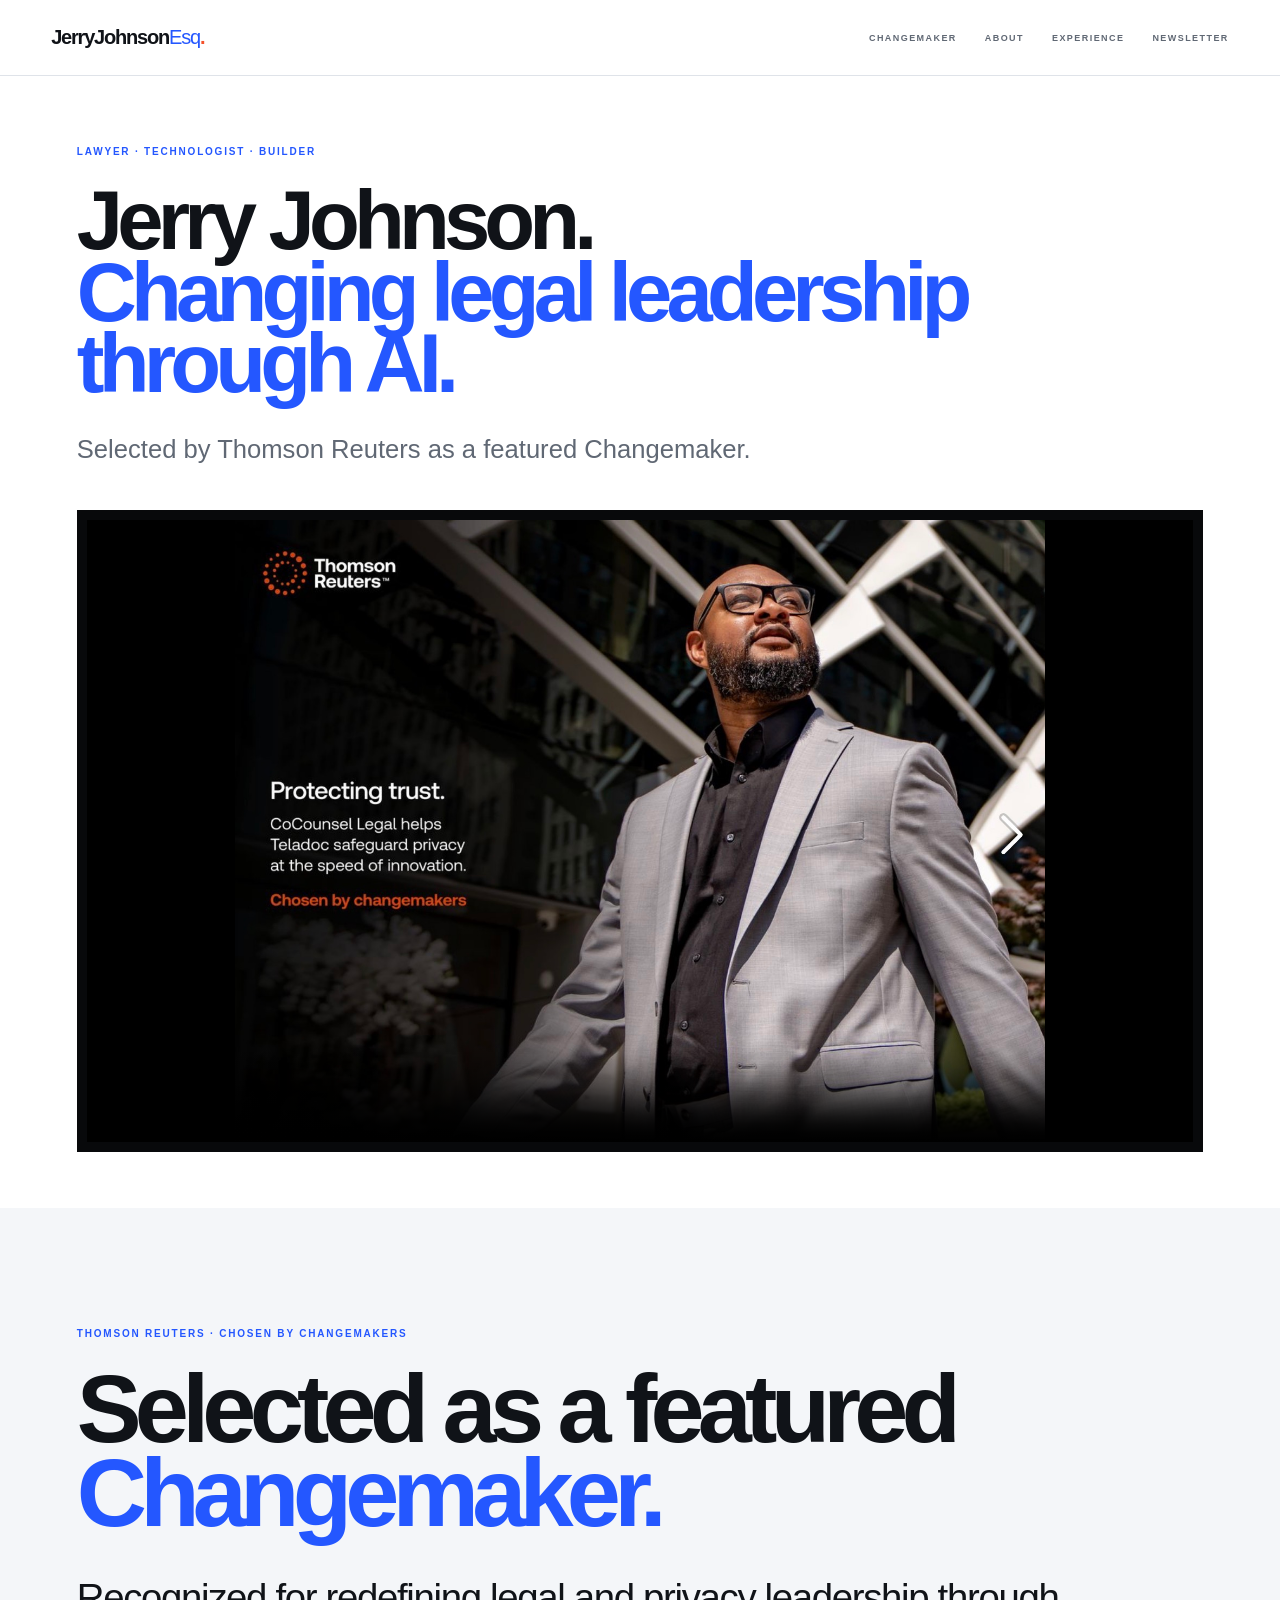
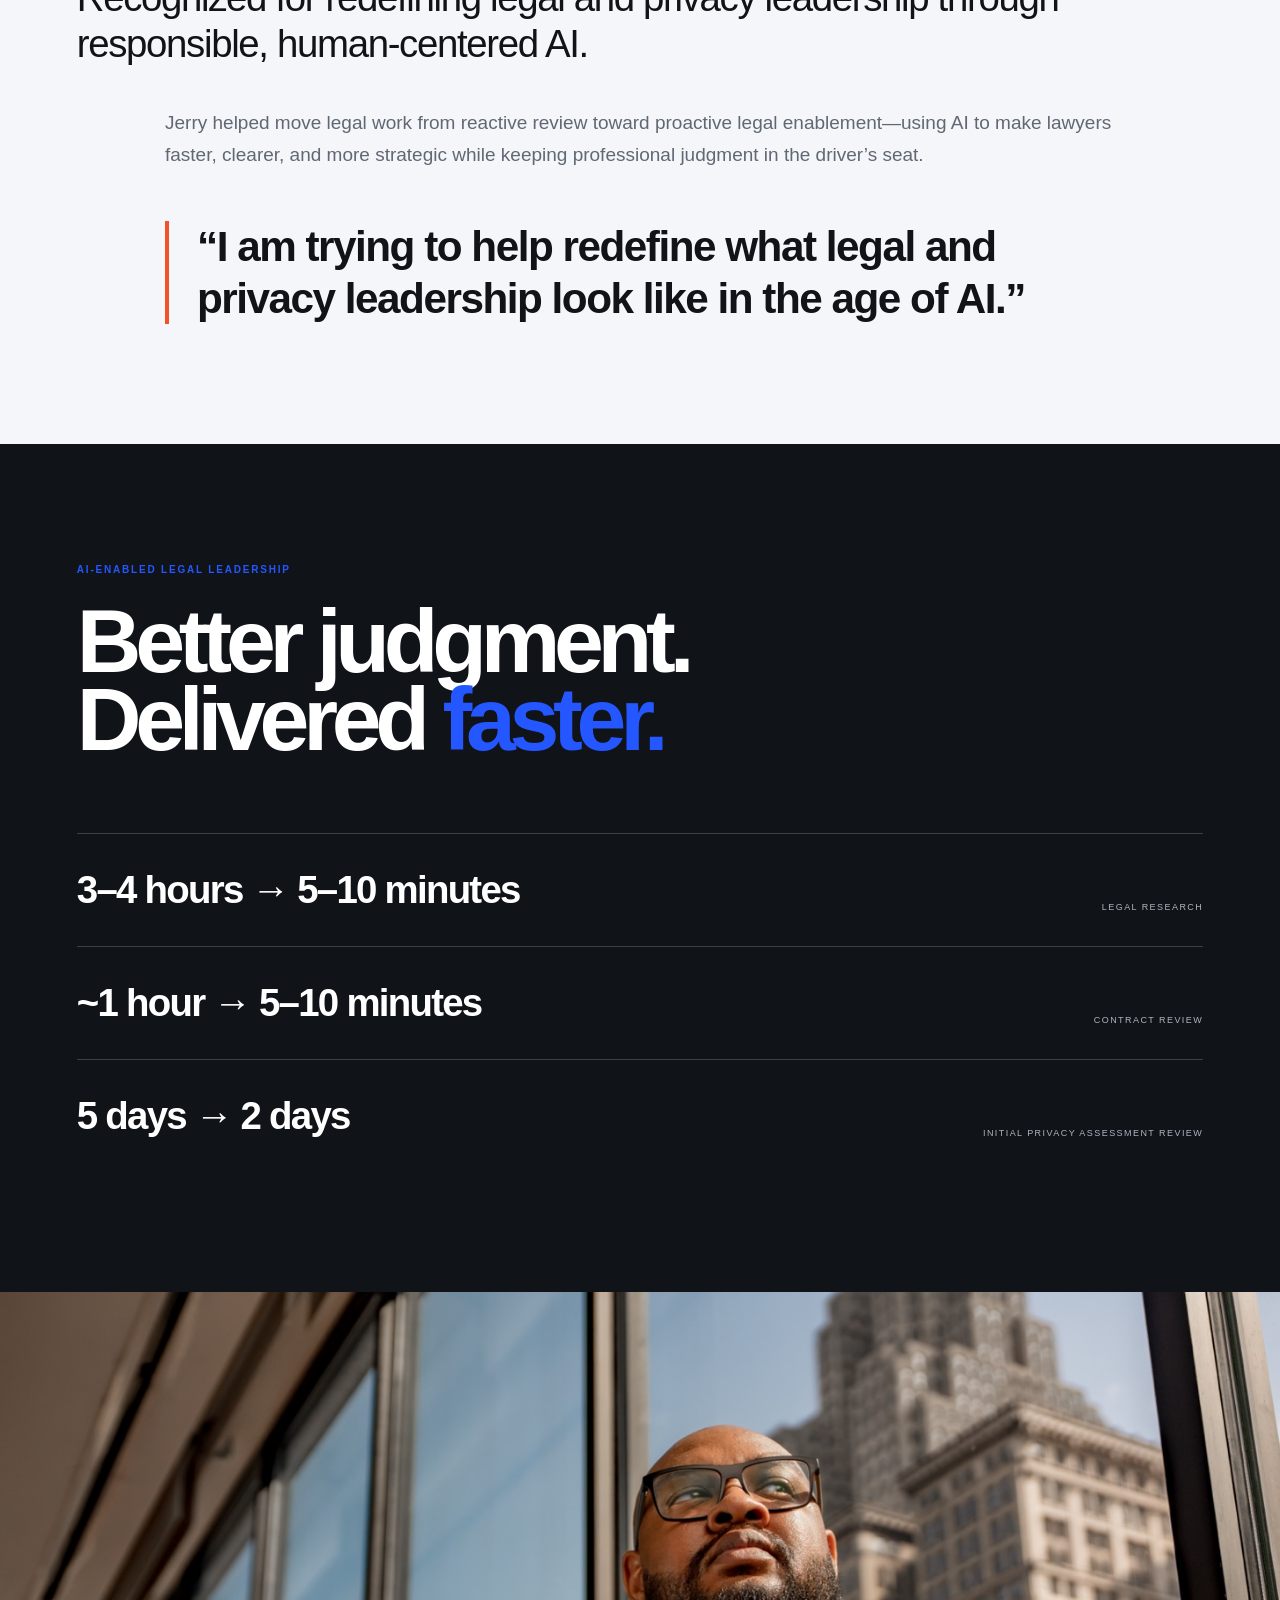
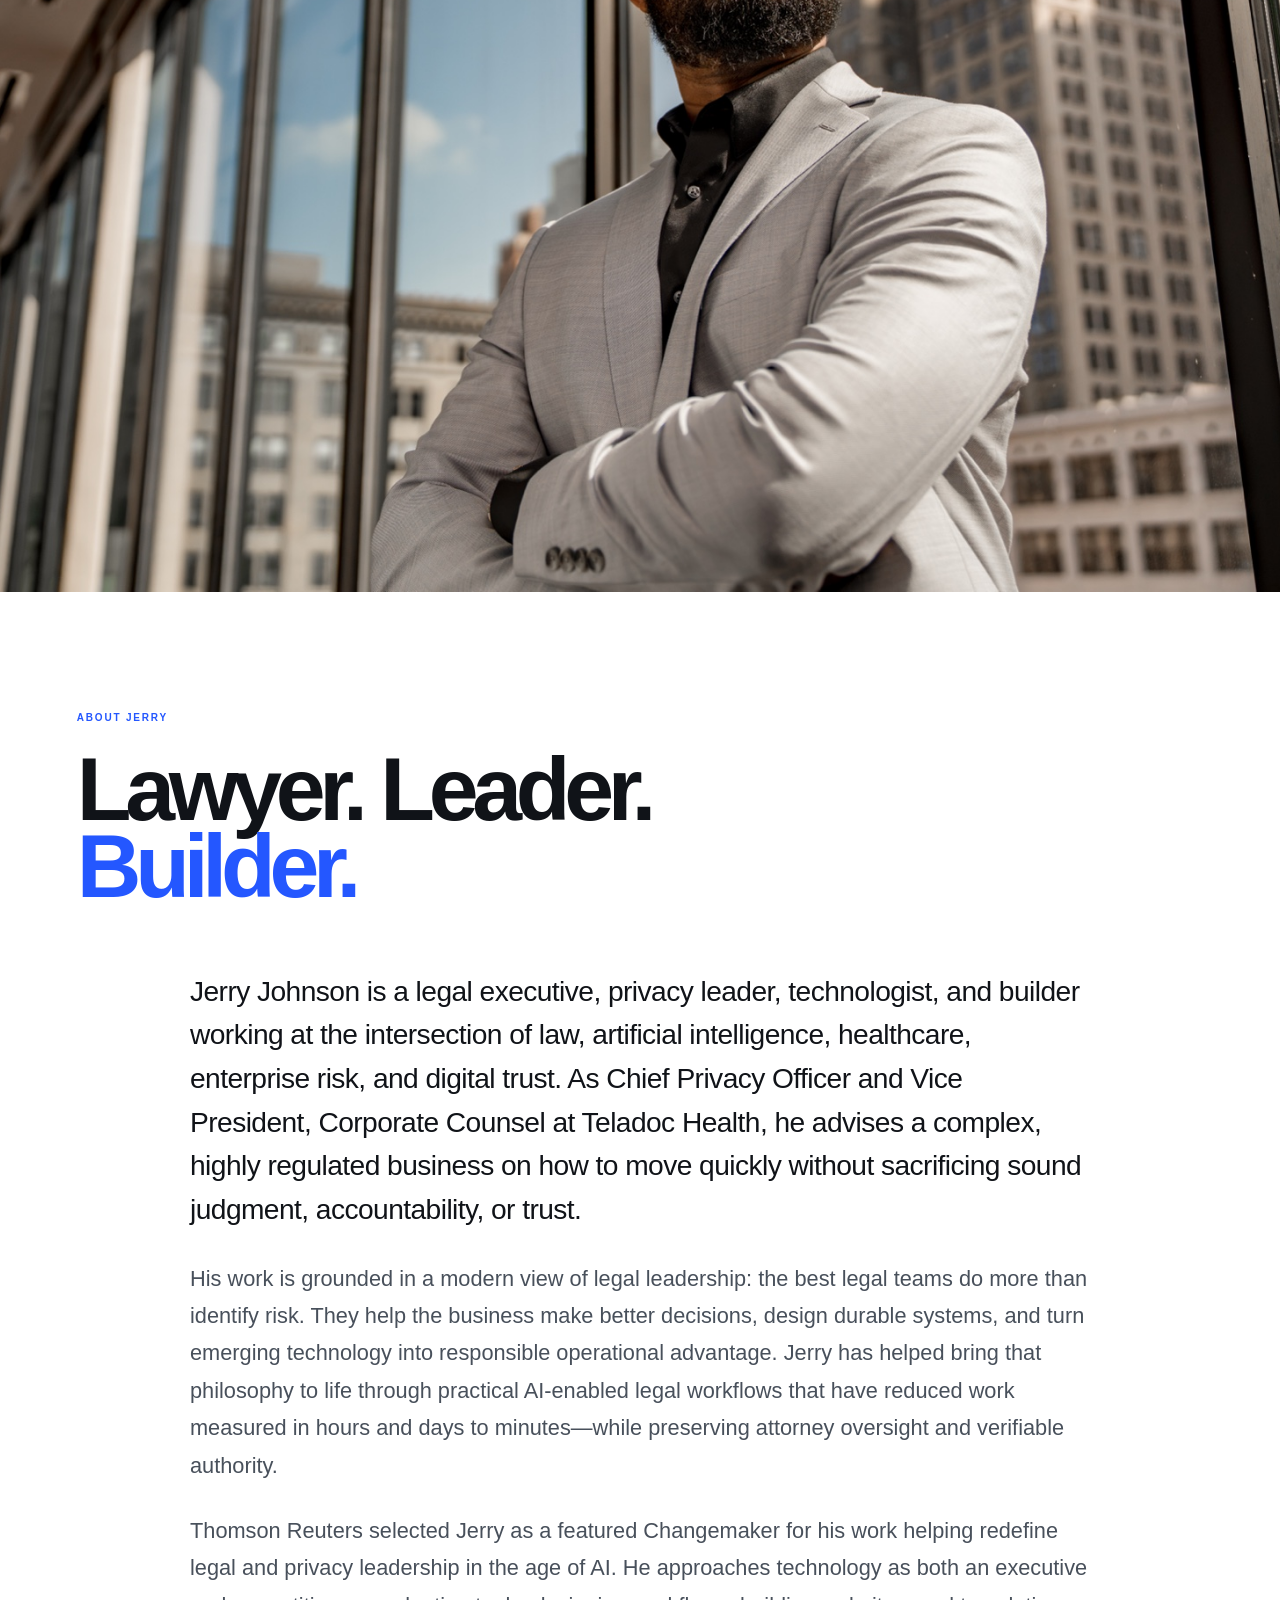
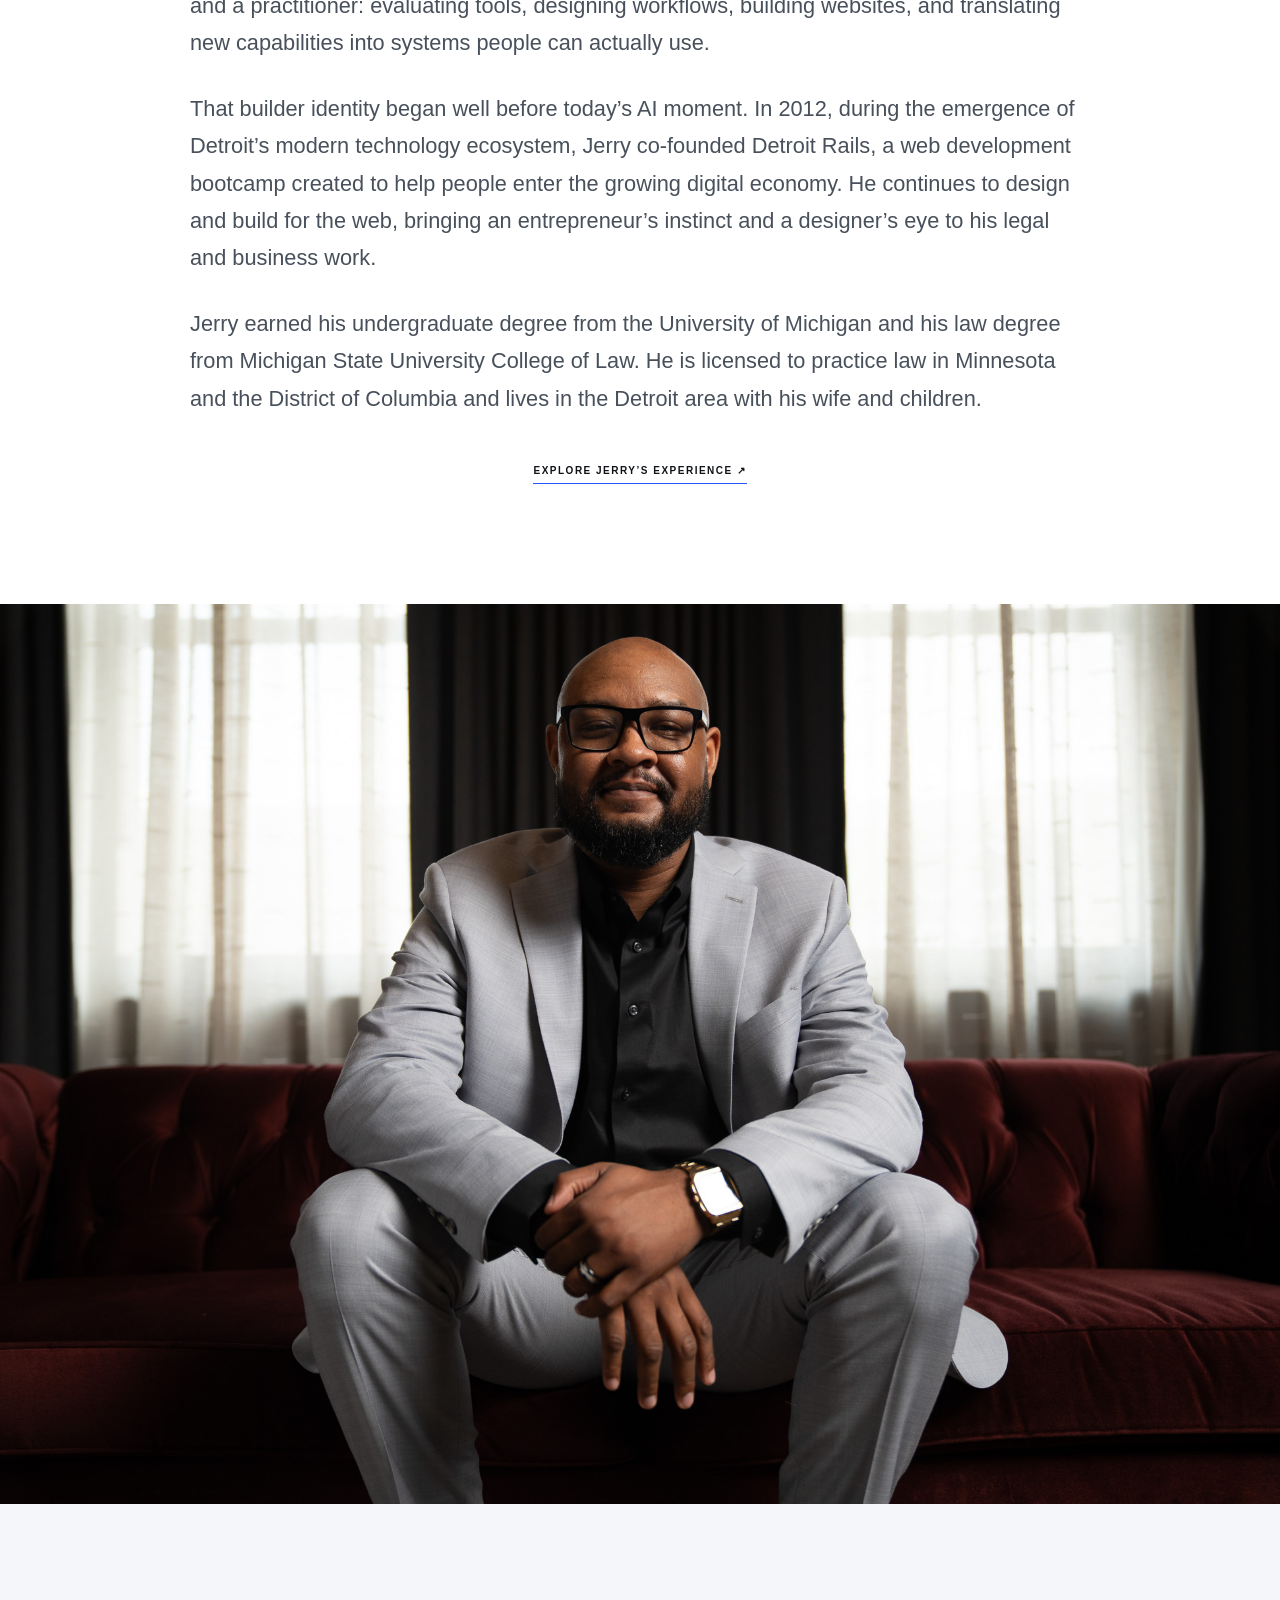
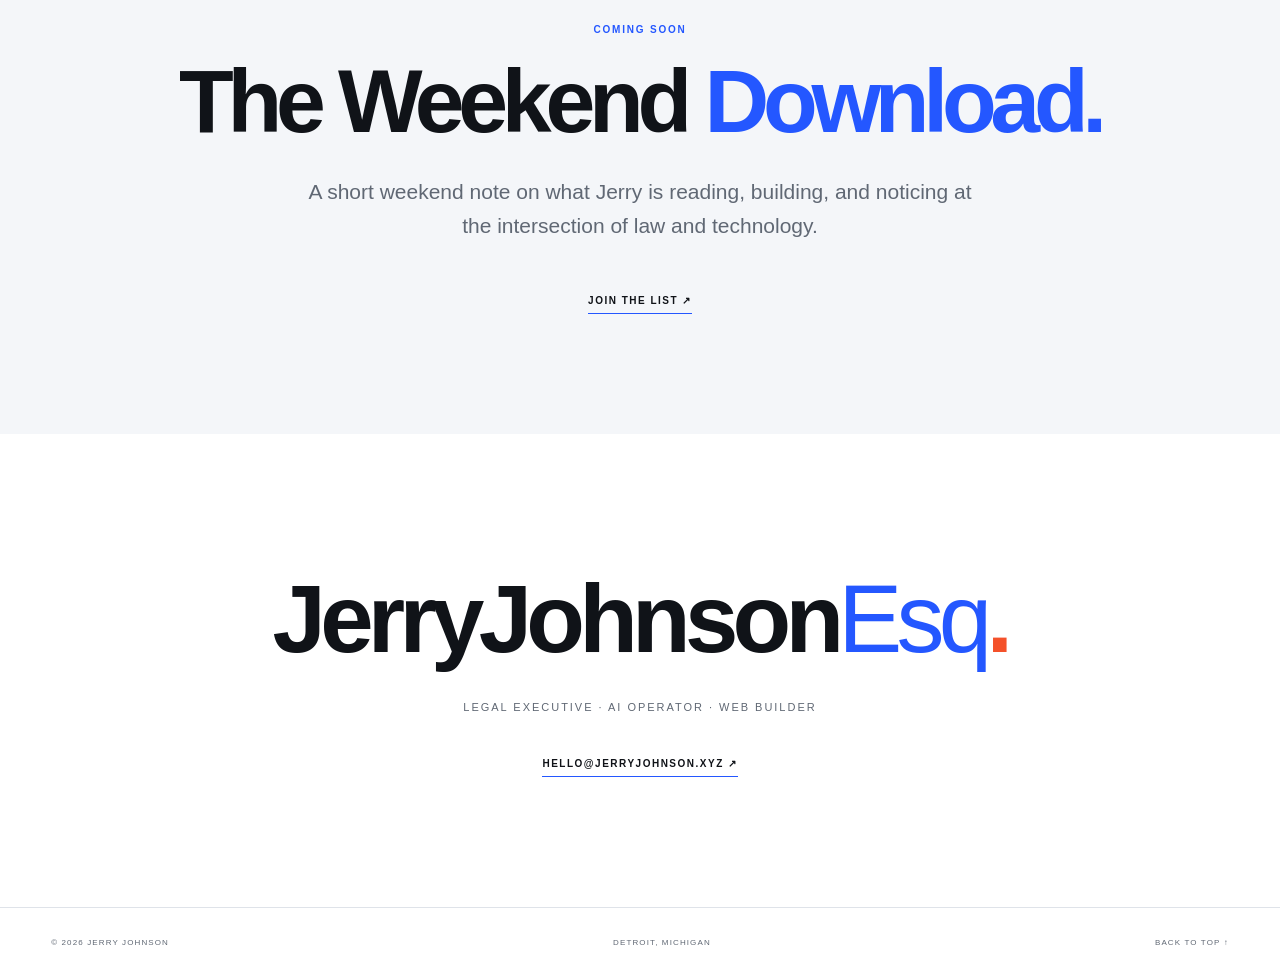
==== commit ed301312: "Use local GitHub media assets on homepage" ====
--- a/index.html
+++ b/index.html
@@ -1,10 +1,10 @@
 <!doctype html><html lang="en"><head><meta charset="utf-8"><meta name="viewport" content="width=device-width,initial-scale=1"><title>JerryJohnsonEsq | Legal Leadership for the AI Era</title><meta name="description" content="Jerry Johnson is a Thomson Reuters featured Changemaker, legal executive, AI operator, web builder, and entrepreneur."><link rel="icon" href="https://jerry-johnson-legal.jerry-avila-johnson.chatgpt.site/favicon.svg"><link rel="stylesheet" href="/style.css"></head><body><main id="top">
 <header class="site-header"><a href="/" aria-label="Jerry Johnson Esq home"><span class="mark" aria-label="Jerry Johnson Esq"><b>JerryJohnson</b><i>Esq</i><span>.</span></span></a><nav class="desktop-nav" aria-label="Primary navigation"><a href="/#changemaker">Changemaker</a><a href="/#about">About</a><a href="/experience/">Experience</a><a href="/#newsletter">Newsletter</a></nav><button class="menu-toggle" type="button" aria-label="Open menu" aria-expanded="false"><span></span><span></span></button><div class="mobile-menu" aria-hidden="true" inert><nav aria-label="Mobile navigation"><a href="/#changemaker"><span>01</span>Changemaker</a><a href="/#about"><span>02</span>About</a><a href="/experience/"><span>03</span>Experience</a><a href="/#newsletter"><span>04</span>Newsletter</a></nav><p>Lawyer · Technologist · Builder</p></div></header>
-<section class="hero"><p class="eyebrow">Lawyer · Technologist · Builder</p><h1>Jerry Johnson.<br><span>Changing legal leadership through AI.</span></h1><p class="lede">Selected by Thomson Reuters as a featured Changemaker.</p><div class="video-frame"><video controls playsinline preload="metadata" poster="https://jerry-johnson-legal.jerry-avila-johnson.chatgpt.site/tr-changemaker.jpeg" aria-label="Thomson Reuters Chosen by Changemakers video featuring Jerry Johnson"><source src="https://jerry-johnson-legal.jerry-avila-johnson.chatgpt.site/jerry-thomson-video.mp4" type="video/mp4"></video></div></section>
+<section class="hero"><p class="eyebrow">Lawyer · Technologist · Builder</p><h1>Jerry Johnson.<br><span>Changing legal leadership through AI.</span></h1><p class="lede">Selected by Thomson Reuters as a featured Changemaker.</p><div class="video-frame"><video controls playsinline preload="metadata" poster="/tr-changemaker.jpeg" aria-label="Thomson Reuters Chosen by Changemakers video featuring Jerry Johnson"><source src="/jerry-thomson-video.mp4" type="video/mp4"></video></div></section>
 <section class="changemaker section" id="changemaker"><p class="section-label">Thomson Reuters · Chosen by Changemakers</p><h2>Selected as a featured <span>Changemaker.</span></h2><p class="statement">Recognized for redefining legal and privacy leadership through responsible, human-centered AI.</p><div class="recognition-note"><p>Jerry helped move legal work from reactive review toward proactive legal enablement—using AI to make lawyers faster, clearer, and more strategic while keeping professional judgment in the driver’s seat.</p><blockquote>“I am trying to help redefine what legal and privacy leadership look like in the age of AI.”</blockquote></div></section>
 <section class="proof section" aria-label="AI-enabled legal workflow results"><p class="section-label">AI-enabled legal leadership</p><h2>Better judgment.<br>Delivered <span>faster.</span></h2><div class="numbers"><article><strong>3–4 hours → 5–10 minutes</strong><span>Legal research</span></article><article><strong>~1 hour → 5–10 minutes</strong><span>Contract review</span></article><article><strong>5 days → 2 days</strong><span>Initial privacy assessment review</span></article></div></section>
-<figure class="image-stage window-image"><img src="https://jerry-johnson-legal.jerry-avila-johnson.chatgpt.site/jerry-window.jpeg" alt="Jerry Johnson beside a window overlooking downtown Detroit"></figure>
+<figure class="image-stage window-image"><img src="/jerry-window.jpeg" alt="Jerry Johnson beside a window overlooking downtown Detroit"></figure>
 <section class="about section" id="about"><p class="section-label">About Jerry</p><h2>Lawyer. Leader.<br><span>Builder.</span></h2><div class="bio"><p>Jerry Johnson is a legal executive, privacy leader, technologist, and builder working at the intersection of law, artificial intelligence, healthcare, enterprise risk, and digital trust. As Chief Privacy Officer and Vice President, Corporate Counsel at Teladoc Health, he advises a complex, highly regulated business on how to move quickly without sacrificing sound judgment, accountability, or trust.</p><p>His work is grounded in a modern view of legal leadership: the best legal teams do more than identify risk. They help the business make better decisions, design durable systems, and turn emerging technology into responsible operational advantage. Jerry has helped bring that philosophy to life through practical AI-enabled legal workflows that have reduced work measured in hours and days to minutes—while preserving attorney oversight and verifiable authority.</p><p>Thomson Reuters selected Jerry as a featured Changemaker for his work helping redefine legal and privacy leadership in the age of AI. He approaches technology as both an executive and a practitioner: evaluating tools, designing workflows, building websites, and translating new capabilities into systems people can actually use.</p><p>That builder identity began well before today’s AI moment. In 2012, during the emergence of Detroit’s modern technology ecosystem, Jerry co-founded Detroit Rails, a web development bootcamp created to help people enter the growing digital economy. He continues to design and build for the web, bringing an entrepreneur’s instinct and a designer’s eye to his legal and business work.</p><p>Jerry earned his undergraduate degree from the University of Michigan and his law degree from Michigan State University College of Law. He is licensed to practice law in Minnesota and the District of Columbia and lives in the Detroit area with his wife and children.</p></div><a class="text-link" href="/experience/">Explore Jerry’s experience <span aria-hidden="true">↗</span></a></section>
-<figure class="image-stage portrait-image"><img src="https://jerry-johnson-legal.jerry-avila-johnson.chatgpt.site/jerry-couch.jpeg" alt="Jerry Johnson seated in a gray suit"></figure>
+<figure class="image-stage portrait-image"><img src="/jerry-couch.jpeg" alt="Jerry Johnson seated in a gray suit"></figure>
 <section class="newsletter section" id="newsletter"><p class="section-label">Coming soon</p><h2>The Weekend <span>Download.</span></h2><p>A short weekend note on what Jerry is reading, building, and noticing at the intersection of law and technology.</p><a href="mailto:hello@jerryjohnson.xyz?subject=The%20Weekend%20Download">Join the list <span aria-hidden="true">↗</span></a></section>
-<section class="closing"><span class="mark" aria-label="Jerry Johnson Esq"><b>JerryJohnson</b><i>Esq</i><span>.</span></span><p>Legal executive · AI operator · Web builder</p><a href="mailto:hello@jerryjohnson.xyz">hello@jerryjohnson.xyz <span aria-hidden="true">↗</span></a></section><footer><span>© 2026 Jerry Johnson</span><span>Detroit, Michigan</span><a href="#top">Back to top ↑</a></footer><a class="back-to-top" href="#top" aria-label="Back to top" title="Back to top"><span aria-hidden="true">↑</span></a></main><script src="/site.js"></script></body></html>
+<section class="closing"><span class="mark" aria-label="Jerry Johnson Esq"><b>JerryJohnson</b><i>Esq</i><span>.</span></span><p>Legal executive · AI operator · Web builder</p><a href="mailto:hello@jerryjohnson.xyz">hello@jerryjohnson.xyz <span aria-hidden="true">↗</span></a></section><footer><span>© 2026 Jerry Johnson</span><span>Detroit, Michigan</span><a href="#top">Back to top ↑</a></footer><a class="back-to-top" href="#top" aria-label="Back to top" title="Back to top"><span aria-hidden="true">↑</span></a></main><script src="/site.js"></script></body></html>
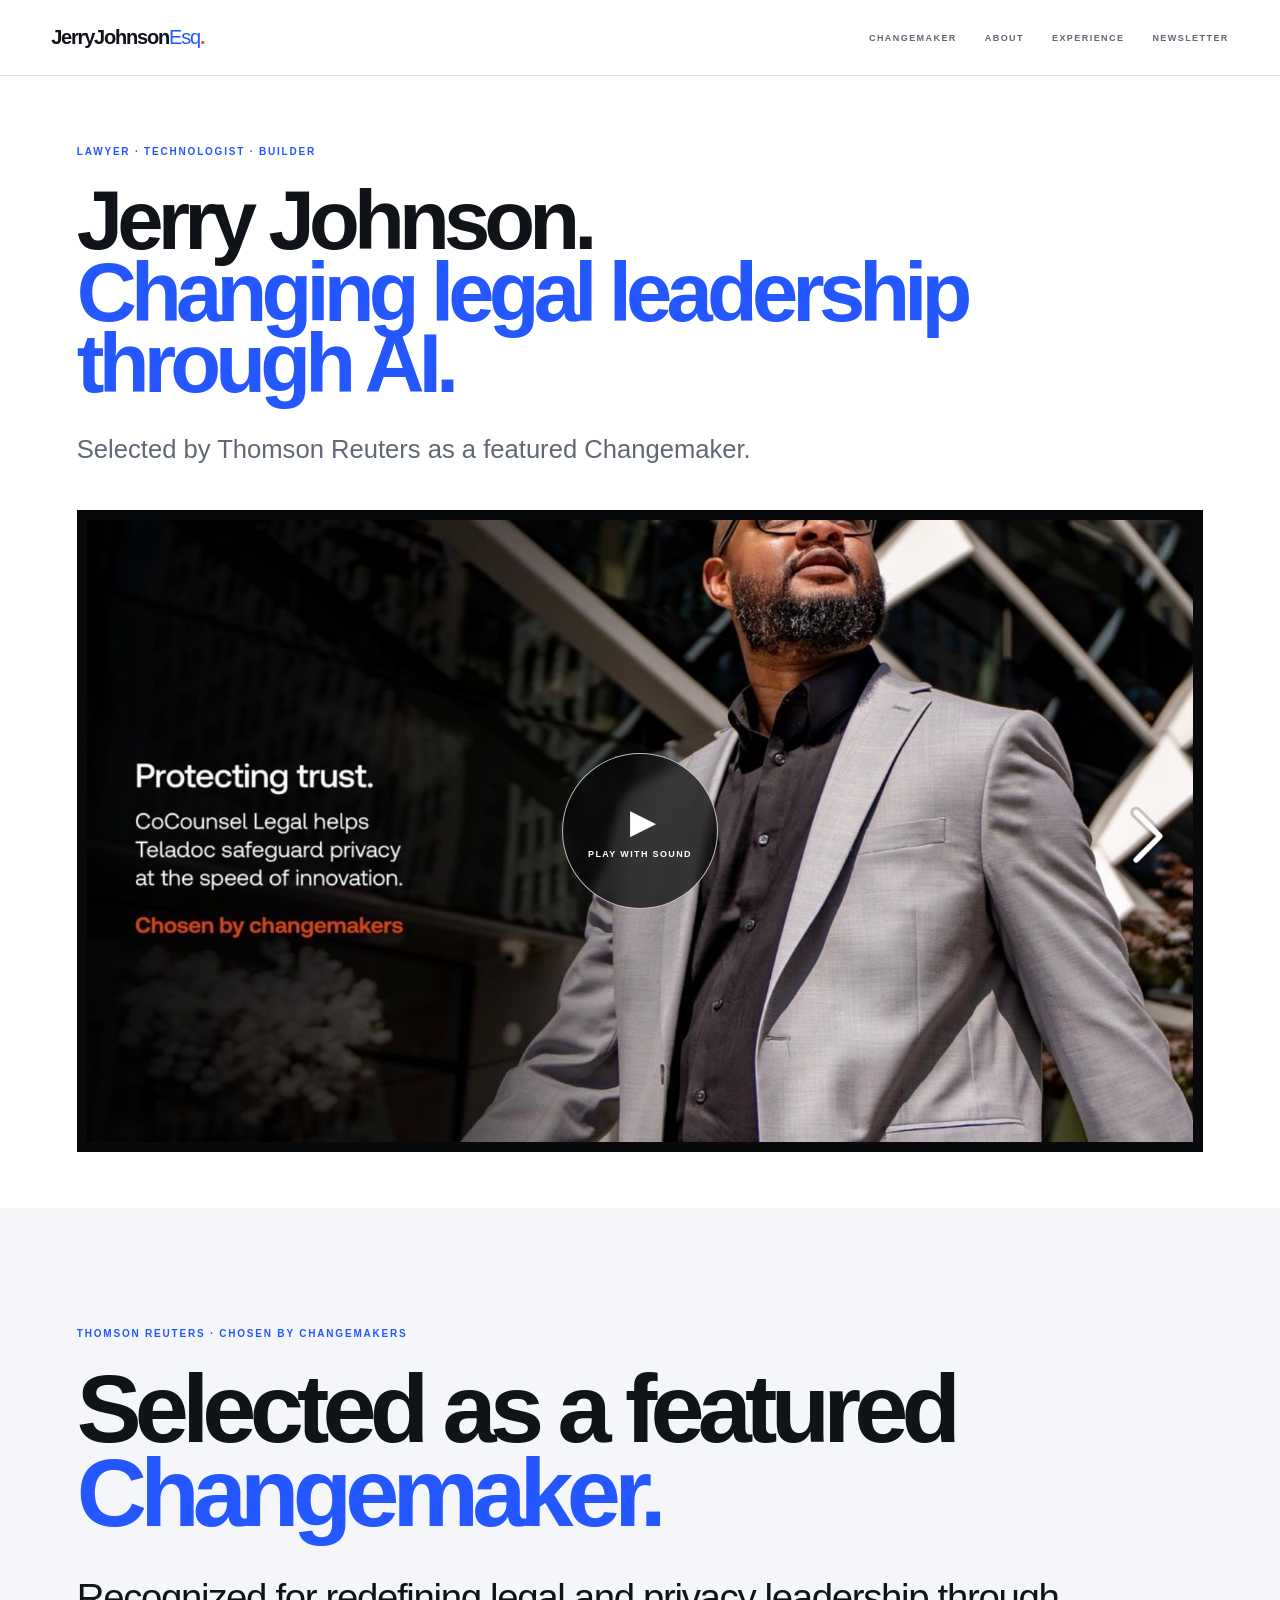
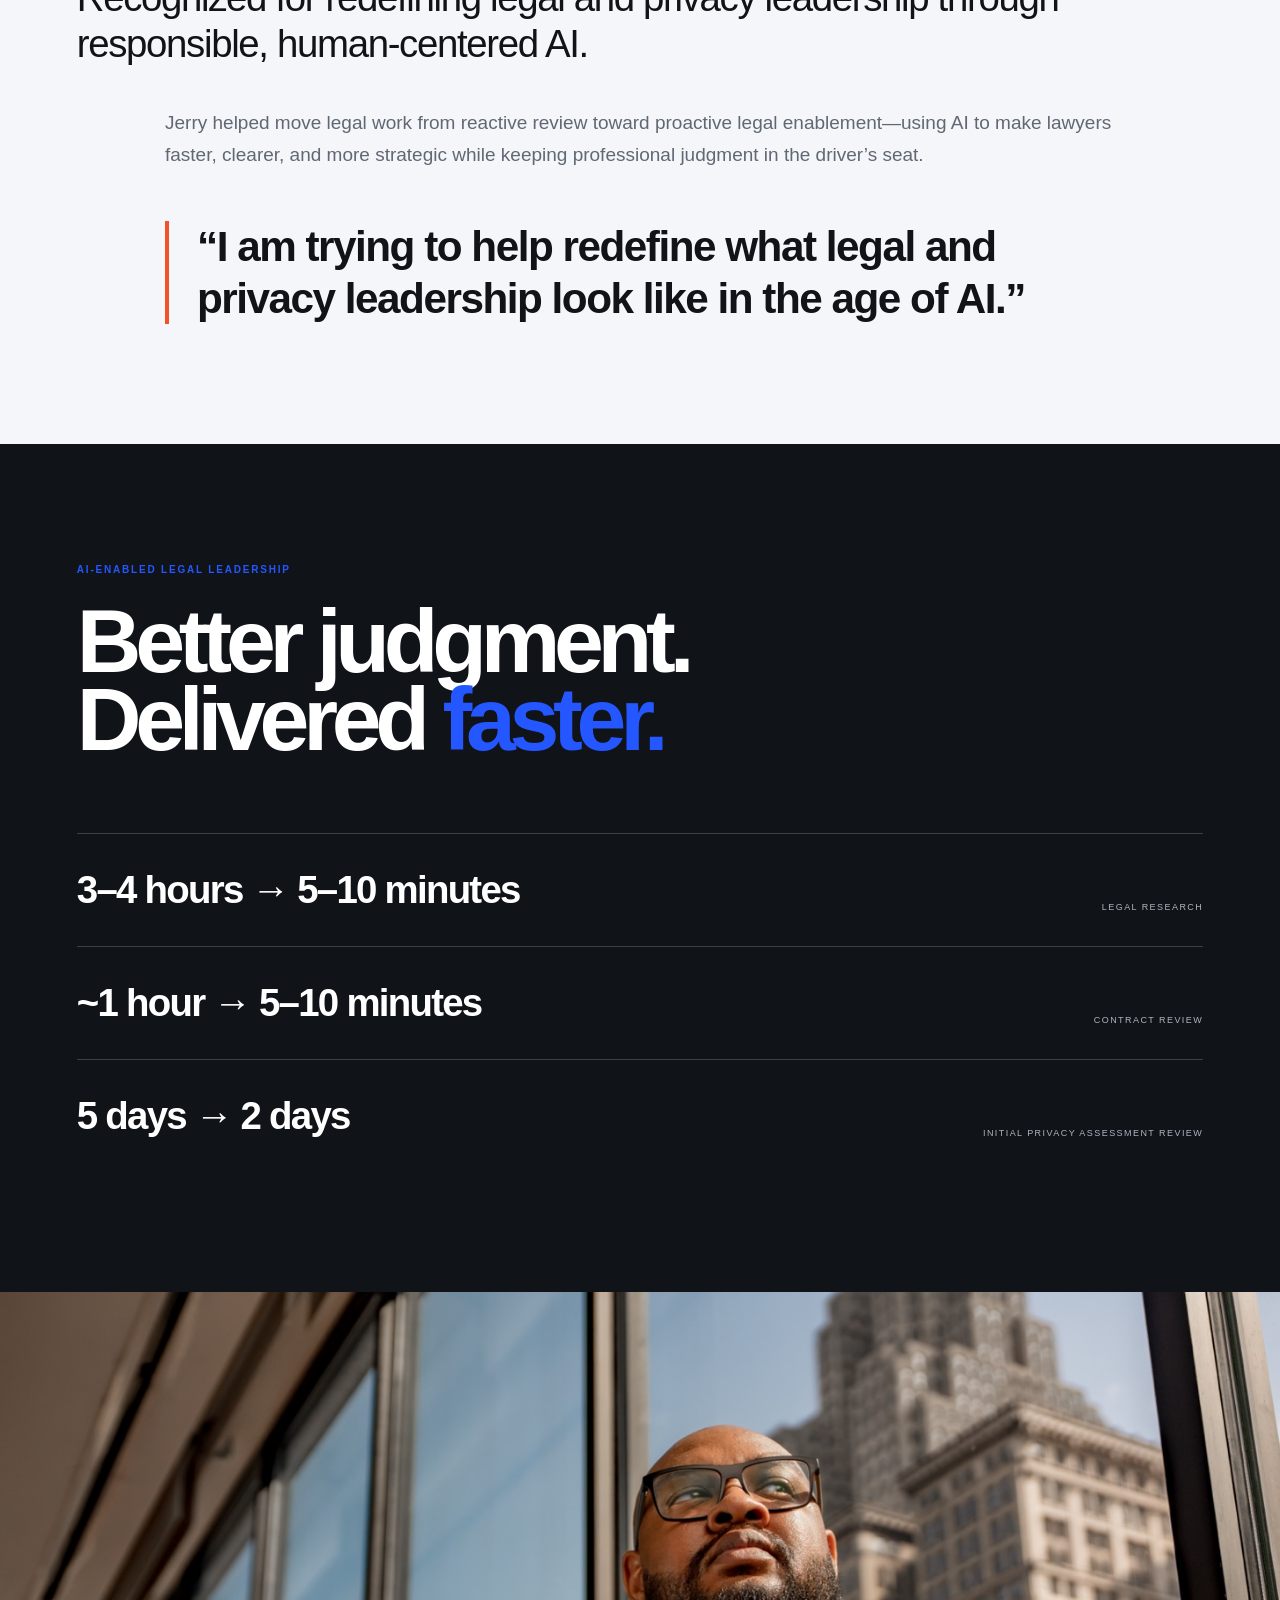
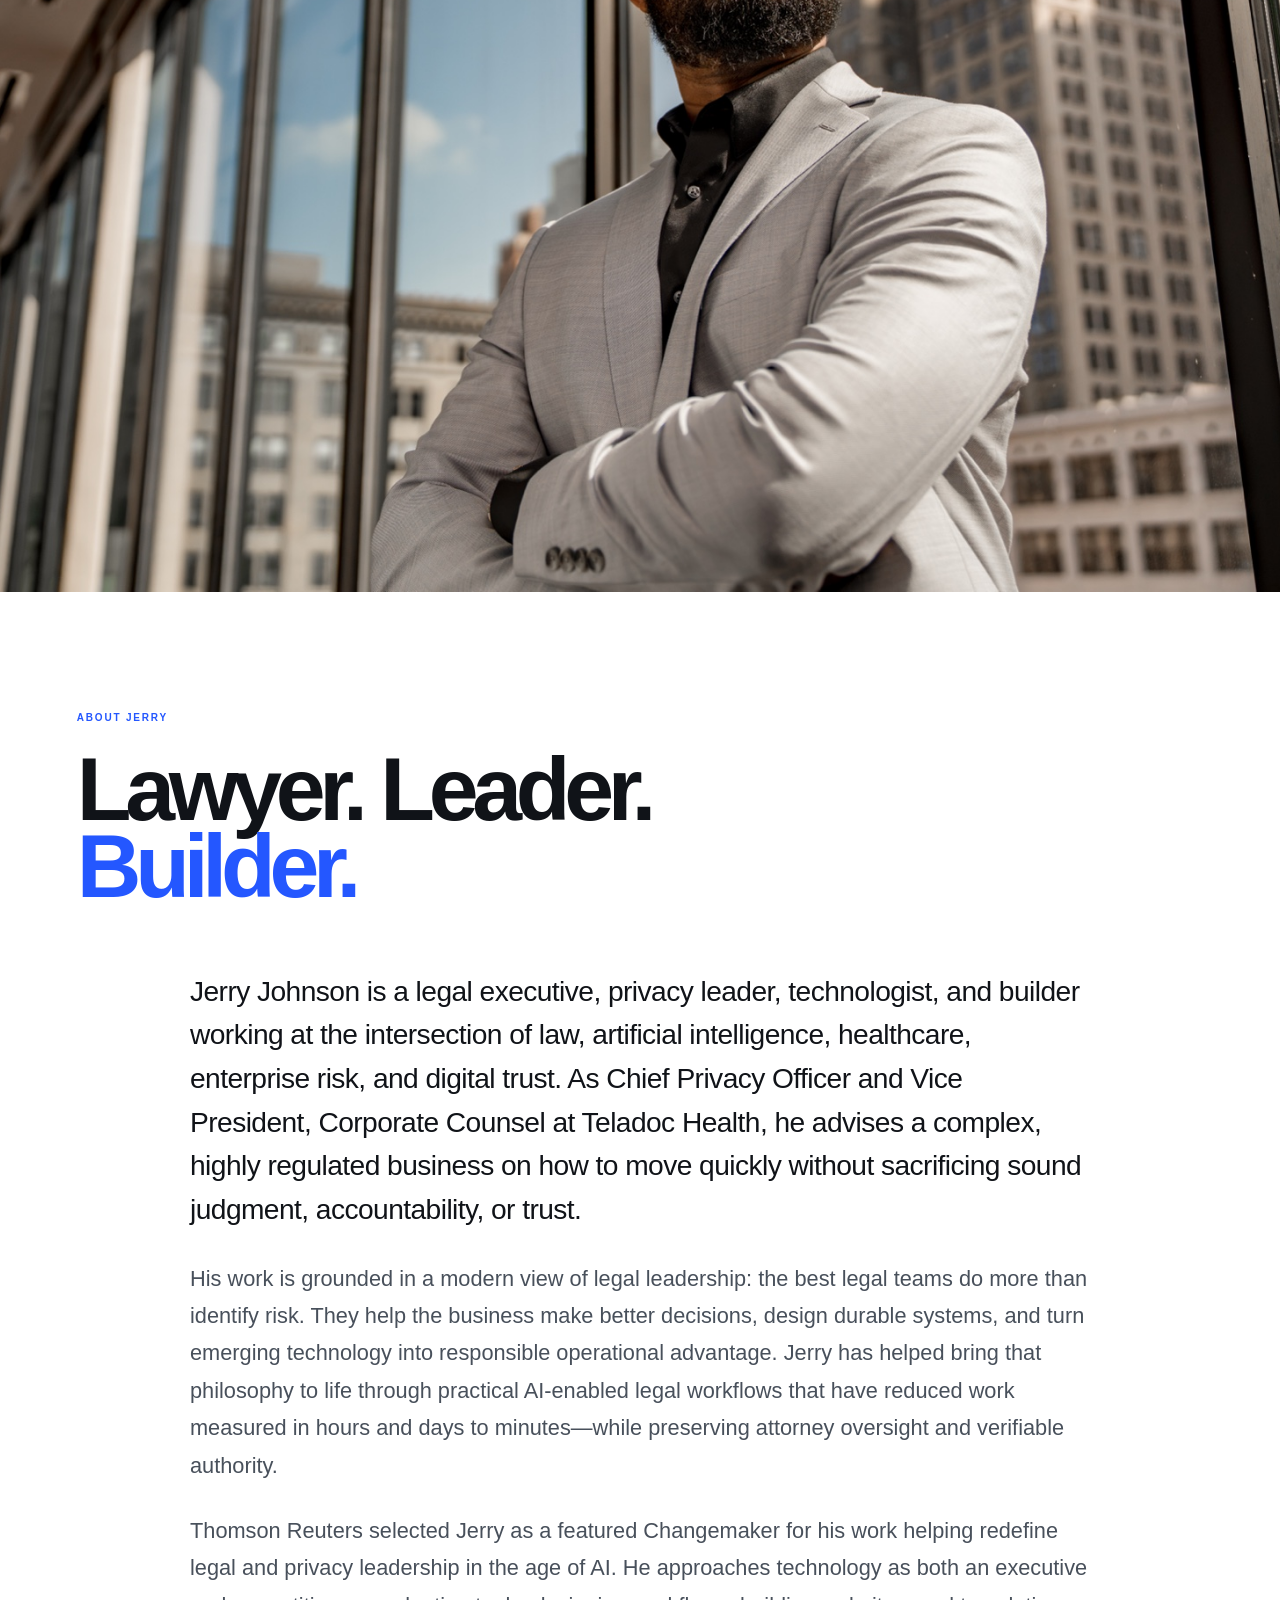
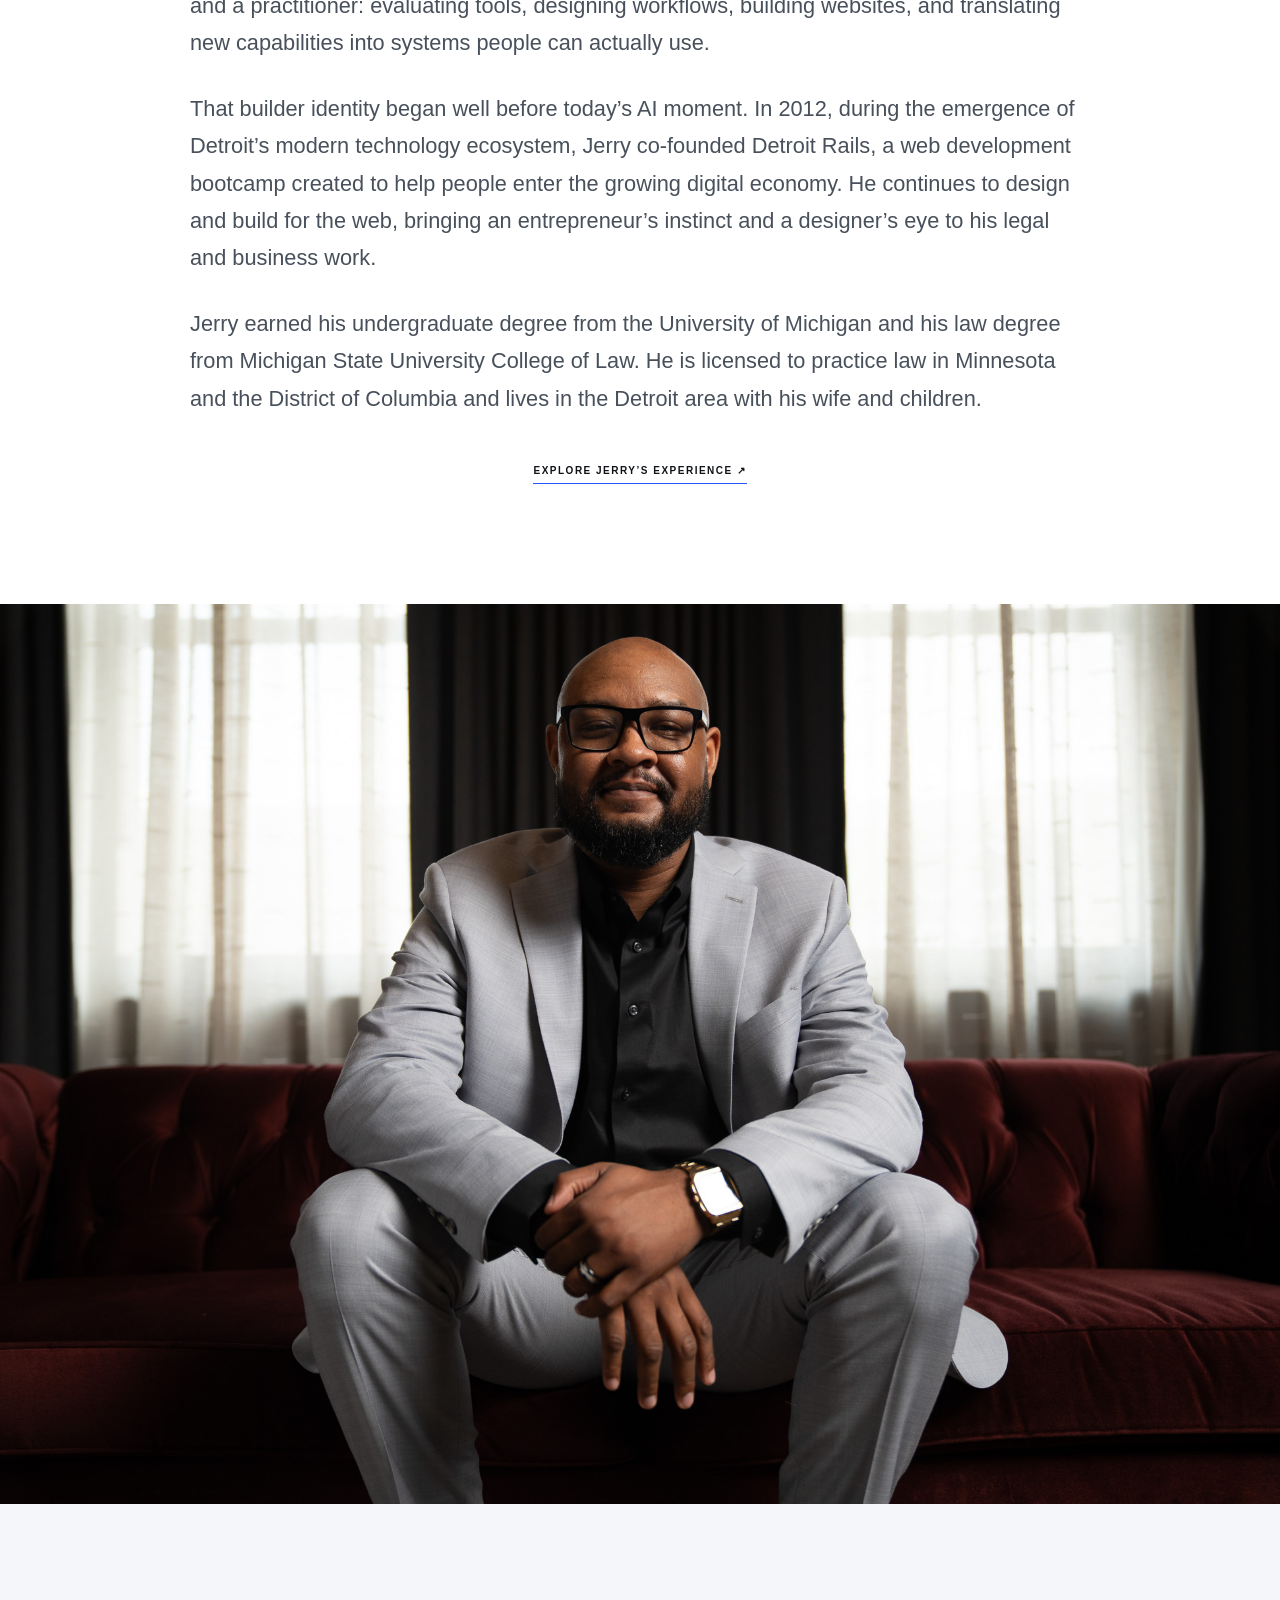
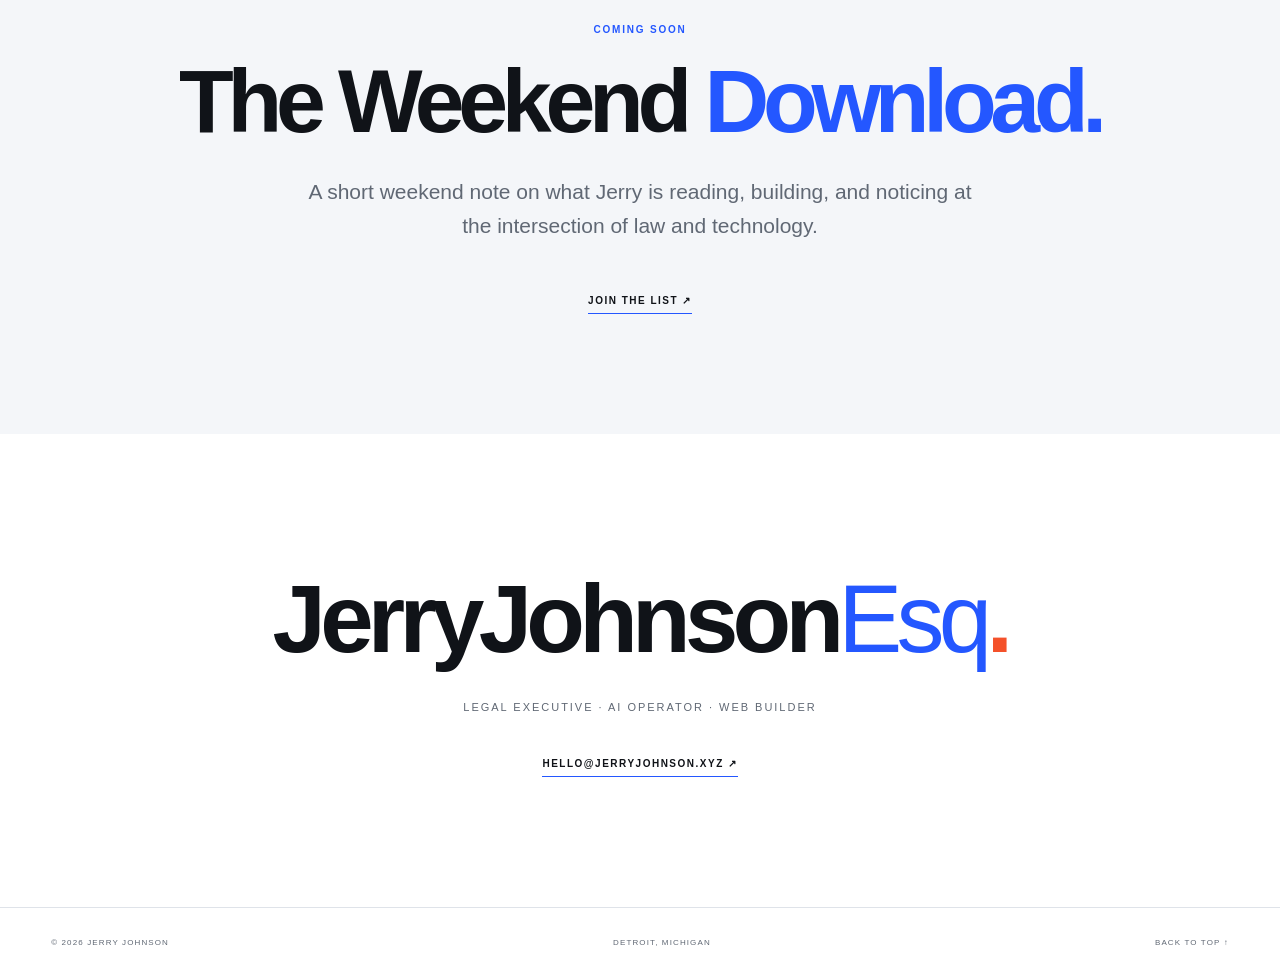
==== commit 79889451: "Make hero video loop muted until play with sound" ====
--- a/index.html
+++ b/index.html
@@ -1,10 +1,52 @@
-<!doctype html><html lang="en"><head><meta charset="utf-8"><meta name="viewport" content="width=device-width,initial-scale=1"><title>JerryJohnsonEsq | Legal Leadership for the AI Era</title><meta name="description" content="Jerry Johnson is a Thomson Reuters featured Changemaker, legal executive, AI operator, web builder, and entrepreneur."><link rel="icon" href="https://jerry-johnson-legal.jerry-avila-johnson.chatgpt.site/favicon.svg"><link rel="stylesheet" href="/style.css"></head><body><main id="top">
+<!doctype html><html lang="en"><head><meta charset="utf-8"><meta name="viewport" content="width=device-width,initial-scale=1"><title>JerryJohnsonEsq | Legal Leadership for the AI Era</title><meta name="description" content="Jerry Johnson is a Thomson Reuters featured Changemaker, legal executive, AI operator, web builder, and entrepreneur."><link rel="icon" href="https://jerry-johnson-legal.jerry-avila-johnson.chatgpt.site/favicon.svg"><link rel="stylesheet" href="/style.css"><style>
+.video-preview{position:relative;overflow:hidden}.video-preview video{object-fit:cover}.video-play-sound{position:absolute;inset:0;margin:auto;width:156px;height:156px;border-radius:50%;border:1px solid rgba(255,255,255,.72);background:rgba(8,9,11,.72);color:#fff;display:flex;flex-direction:column;align-items:center;justify-content:center;gap:11px;cursor:pointer;backdrop-filter:blur(5px);-webkit-backdrop-filter:blur(5px);transition:transform .2s ease,background .2s ease,opacity .25s ease}.video-play-sound:hover{transform:scale(1.04);background:rgba(36,87,255,.9)}.video-play-icon{font-size:34px;line-height:1;margin-left:5px}.video-play-label{font-size:9px;text-transform:uppercase;letter-spacing:.15em;font-weight:900}.video-play-sound.is-hidden{opacity:0;pointer-events:none}.video-preview.is-playing-sound video{cursor:pointer}@media(max-width:820px){.video-play-sound{width:122px;height:122px}.video-play-icon{font-size:28px}.video-play-label{font-size:8px}}@media(prefers-reduced-motion:reduce){.video-play-sound{transition:none}}
+</style></head><body><main id="top">
 <header class="site-header"><a href="/" aria-label="Jerry Johnson Esq home"><span class="mark" aria-label="Jerry Johnson Esq"><b>JerryJohnson</b><i>Esq</i><span>.</span></span></a><nav class="desktop-nav" aria-label="Primary navigation"><a href="/#changemaker">Changemaker</a><a href="/#about">About</a><a href="/experience/">Experience</a><a href="/#newsletter">Newsletter</a></nav><button class="menu-toggle" type="button" aria-label="Open menu" aria-expanded="false"><span></span><span></span></button><div class="mobile-menu" aria-hidden="true" inert><nav aria-label="Mobile navigation"><a href="/#changemaker"><span>01</span>Changemaker</a><a href="/#about"><span>02</span>About</a><a href="/experience/"><span>03</span>Experience</a><a href="/#newsletter"><span>04</span>Newsletter</a></nav><p>Lawyer · Technologist · Builder</p></div></header>
-<section class="hero"><p class="eyebrow">Lawyer · Technologist · Builder</p><h1>Jerry Johnson.<br><span>Changing legal leadership through AI.</span></h1><p class="lede">Selected by Thomson Reuters as a featured Changemaker.</p><div class="video-frame"><video controls playsinline preload="metadata" poster="/tr-changemaker.jpeg" aria-label="Thomson Reuters Chosen by Changemakers video featuring Jerry Johnson"><source src="/jerry-thomson-video.mp4" type="video/mp4"></video></div></section>
+<section class="hero"><p class="eyebrow">Lawyer · Technologist · Builder</p><h1>Jerry Johnson.<br><span>Changing legal leadership through AI.</span></h1><p class="lede">Selected by Thomson Reuters as a featured Changemaker.</p><div class="video-frame video-preview"><video id="changemaker-video" muted autoplay loop playsinline preload="metadata" poster="/tr-changemaker.jpeg" aria-label="Thomson Reuters Chosen by Changemakers video featuring Jerry Johnson"><source src="/jerry-thomson-video.mp4" type="video/mp4"></video><button class="video-play-sound" id="video-play-sound" type="button" aria-label="Play video from the beginning with sound"><span class="video-play-icon" aria-hidden="true">▶</span><span class="video-play-label">Play with sound</span></button></div></section>
 <section class="changemaker section" id="changemaker"><p class="section-label">Thomson Reuters · Chosen by Changemakers</p><h2>Selected as a featured <span>Changemaker.</span></h2><p class="statement">Recognized for redefining legal and privacy leadership through responsible, human-centered AI.</p><div class="recognition-note"><p>Jerry helped move legal work from reactive review toward proactive legal enablement—using AI to make lawyers faster, clearer, and more strategic while keeping professional judgment in the driver’s seat.</p><blockquote>“I am trying to help redefine what legal and privacy leadership look like in the age of AI.”</blockquote></div></section>
 <section class="proof section" aria-label="AI-enabled legal workflow results"><p class="section-label">AI-enabled legal leadership</p><h2>Better judgment.<br>Delivered <span>faster.</span></h2><div class="numbers"><article><strong>3–4 hours → 5–10 minutes</strong><span>Legal research</span></article><article><strong>~1 hour → 5–10 minutes</strong><span>Contract review</span></article><article><strong>5 days → 2 days</strong><span>Initial privacy assessment review</span></article></div></section>
 <figure class="image-stage window-image"><img src="/jerry-window.jpeg" alt="Jerry Johnson beside a window overlooking downtown Detroit"></figure>
 <section class="about section" id="about"><p class="section-label">About Jerry</p><h2>Lawyer. Leader.<br><span>Builder.</span></h2><div class="bio"><p>Jerry Johnson is a legal executive, privacy leader, technologist, and builder working at the intersection of law, artificial intelligence, healthcare, enterprise risk, and digital trust. As Chief Privacy Officer and Vice President, Corporate Counsel at Teladoc Health, he advises a complex, highly regulated business on how to move quickly without sacrificing sound judgment, accountability, or trust.</p><p>His work is grounded in a modern view of legal leadership: the best legal teams do more than identify risk. They help the business make better decisions, design durable systems, and turn emerging technology into responsible operational advantage. Jerry has helped bring that philosophy to life through practical AI-enabled legal workflows that have reduced work measured in hours and days to minutes—while preserving attorney oversight and verifiable authority.</p><p>Thomson Reuters selected Jerry as a featured Changemaker for his work helping redefine legal and privacy leadership in the age of AI. He approaches technology as both an executive and a practitioner: evaluating tools, designing workflows, building websites, and translating new capabilities into systems people can actually use.</p><p>That builder identity began well before today’s AI moment. In 2012, during the emergence of Detroit’s modern technology ecosystem, Jerry co-founded Detroit Rails, a web development bootcamp created to help people enter the growing digital economy. He continues to design and build for the web, bringing an entrepreneur’s instinct and a designer’s eye to his legal and business work.</p><p>Jerry earned his undergraduate degree from the University of Michigan and his law degree from Michigan State University College of Law. He is licensed to practice law in Minnesota and the District of Columbia and lives in the Detroit area with his wife and children.</p></div><a class="text-link" href="/experience/">Explore Jerry’s experience <span aria-hidden="true">↗</span></a></section>
 <figure class="image-stage portrait-image"><img src="/jerry-couch.jpeg" alt="Jerry Johnson seated in a gray suit"></figure>
 <section class="newsletter section" id="newsletter"><p class="section-label">Coming soon</p><h2>The Weekend <span>Download.</span></h2><p>A short weekend note on what Jerry is reading, building, and noticing at the intersection of law and technology.</p><a href="mailto:hello@jerryjohnson.xyz?subject=The%20Weekend%20Download">Join the list <span aria-hidden="true">↗</span></a></section>
-<section class="closing"><span class="mark" aria-label="Jerry Johnson Esq"><b>JerryJohnson</b><i>Esq</i><span>.</span></span><p>Legal executive · AI operator · Web builder</p><a href="mailto:hello@jerryjohnson.xyz">hello@jerryjohnson.xyz <span aria-hidden="true">↗</span></a></section><footer><span>© 2026 Jerry Johnson</span><span>Detroit, Michigan</span><a href="#top">Back to top ↑</a></footer><a class="back-to-top" href="#top" aria-label="Back to top" title="Back to top"><span aria-hidden="true">↑</span></a></main><script src="/site.js"></script></body></html>+<section class="closing"><span class="mark" aria-label="Jerry Johnson Esq"><b>JerryJohnson</b><i>Esq</i><span>.</span></span><p>Legal executive · AI operator · Web builder</p><a href="mailto:hello@jerryjohnson.xyz">hello@jerryjohnson.xyz <span aria-hidden="true">↗</span></a></section><footer><span>© 2026 Jerry Johnson</span><span>Detroit, Michigan</span><a href="#top">Back to top ↑</a></footer><a class="back-to-top" href="#top" aria-label="Back to top" title="Back to top"><span aria-hidden="true">↑</span></a></main><script>
+(() => {
+  const video = document.getElementById('changemaker-video');
+  const playSound = document.getElementById('video-play-sound');
+  if (!video || !playSound) return;
+  const startPreview = () => {
+    video.muted = true;
+    video.loop = true;
+    video.controls = false;
+    const promise = video.play();
+    if (promise && typeof promise.catch === 'function') promise.catch(() => {});
+  };
+  startPreview();
+  playSound.addEventListener('click', async () => {
+    video.pause();
+    video.currentTime = 0;
+    video.loop = false;
+    video.muted = false;
+    video.controls = true;
+    playSound.classList.add('is-hidden');
+    playSound.setAttribute('aria-hidden','true');
+    playSound.tabIndex = -1;
+    video.closest('.video-preview')?.classList.add('is-playing-sound');
+    try { await video.play(); } catch (e) {
+      video.muted = true;
+      await video.play().catch(() => {});
+    }
+  });
+  video.addEventListener('ended', () => {
+    video.controls = false;
+    video.muted = true;
+    video.loop = true;
+    video.currentTime = 0;
+    playSound.classList.remove('is-hidden');
+    playSound.removeAttribute('aria-hidden');
+    playSound.tabIndex = 0;
+    video.closest('.video-preview')?.classList.remove('is-playing-sound');
+    video.play().catch(() => {});
+  });
+})();
+</script><script src="/site.js"></script></body></html>
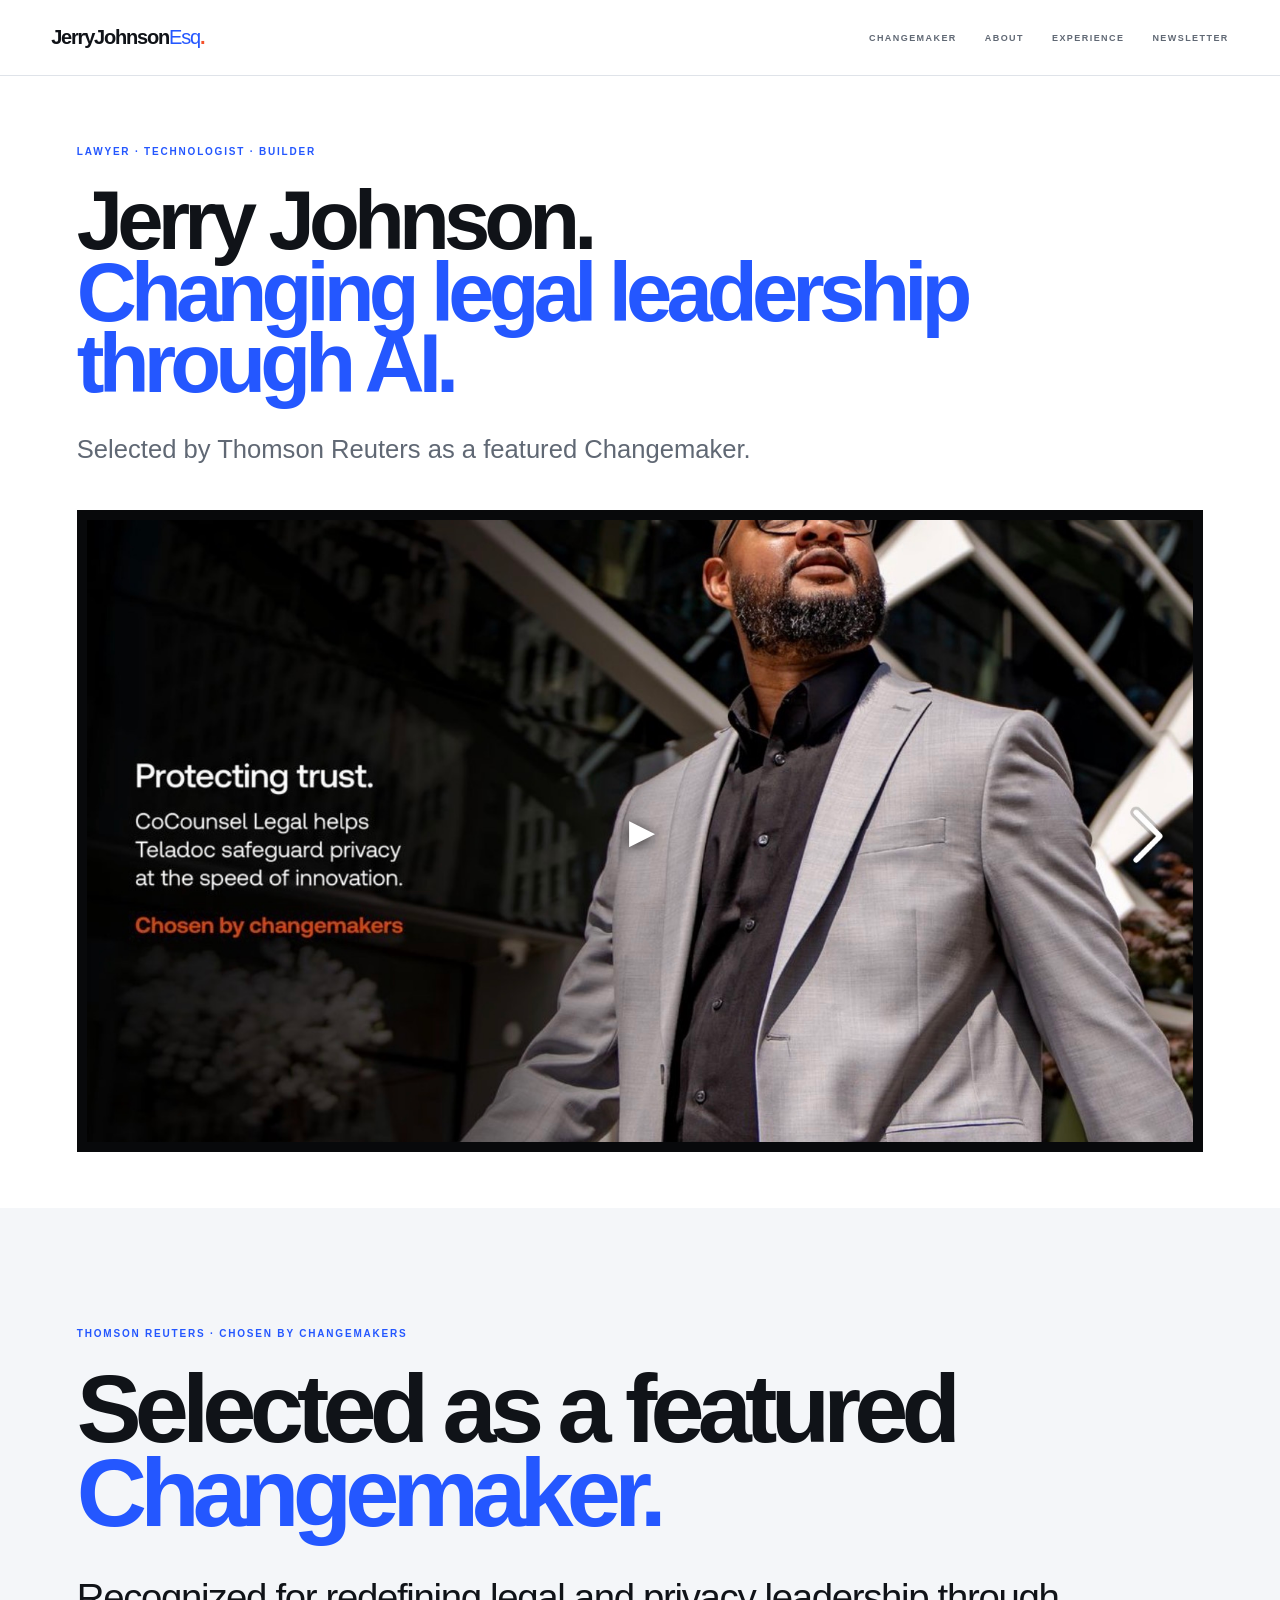
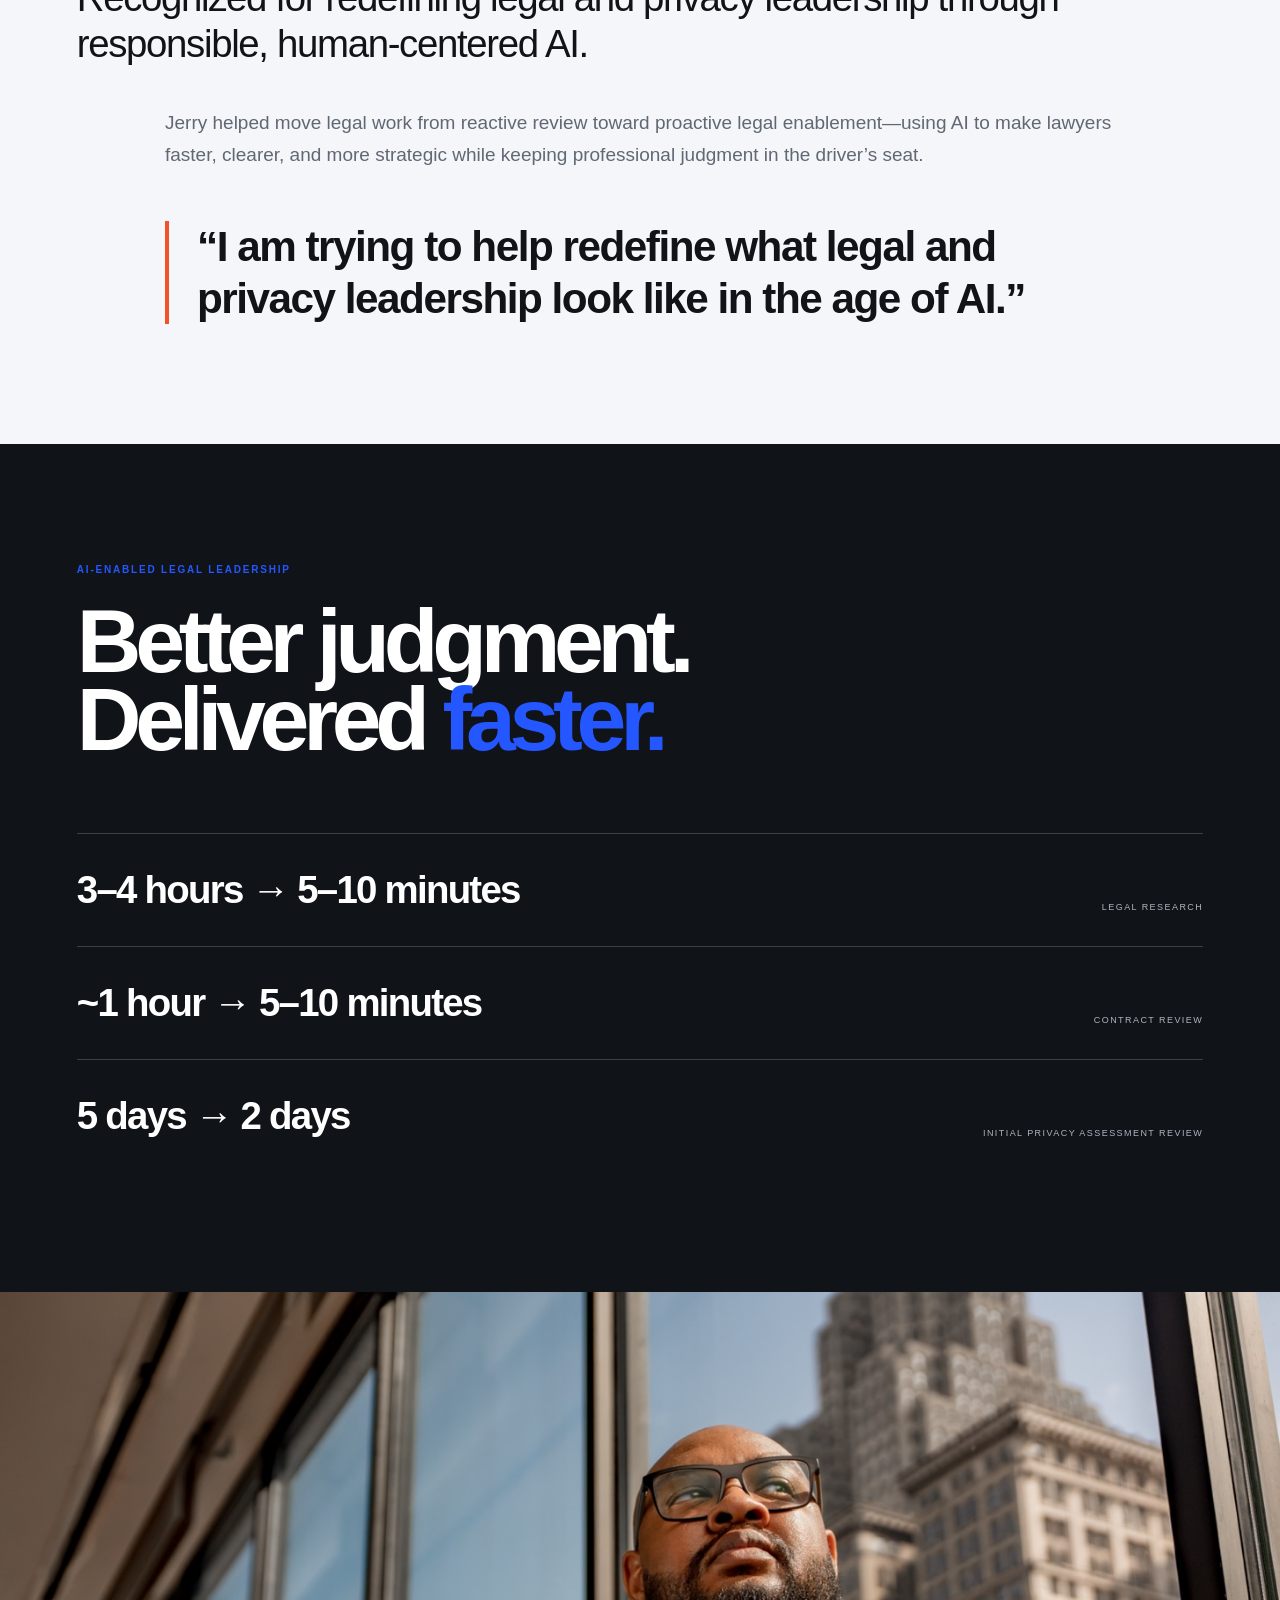
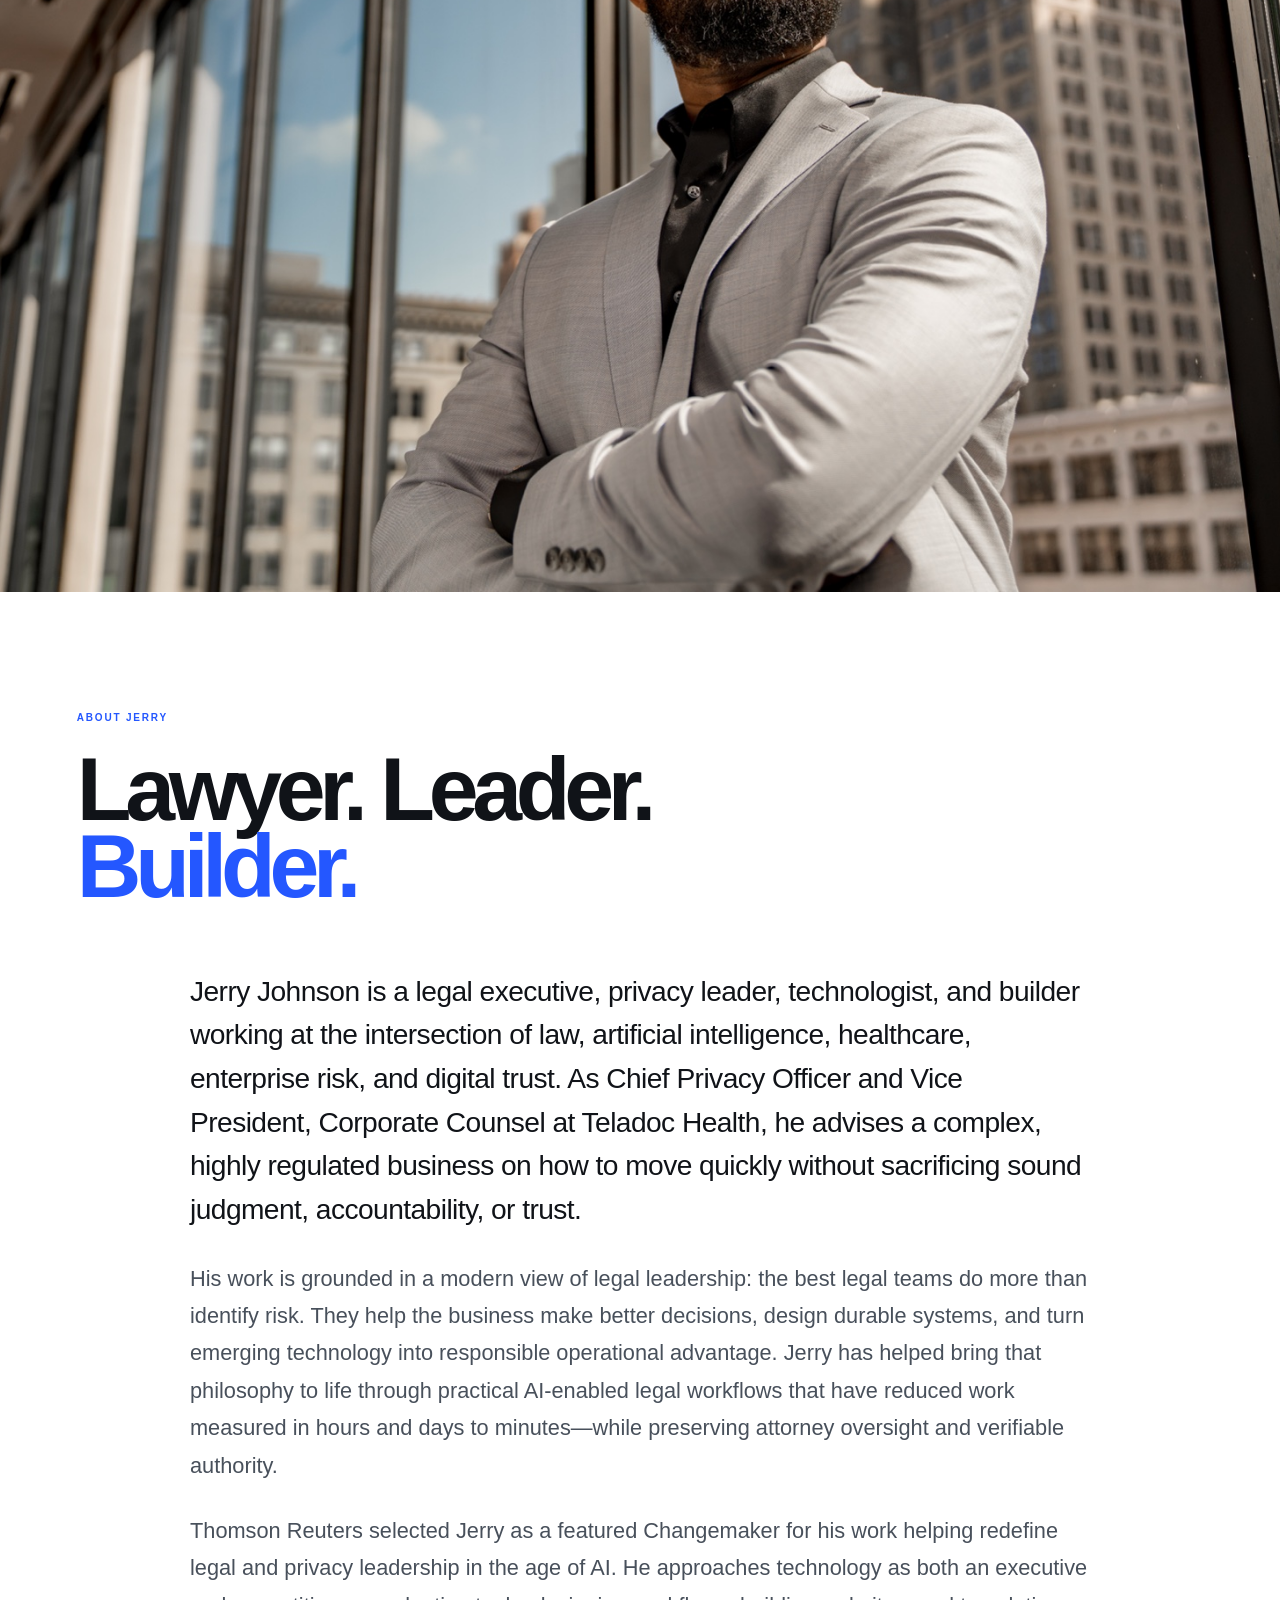
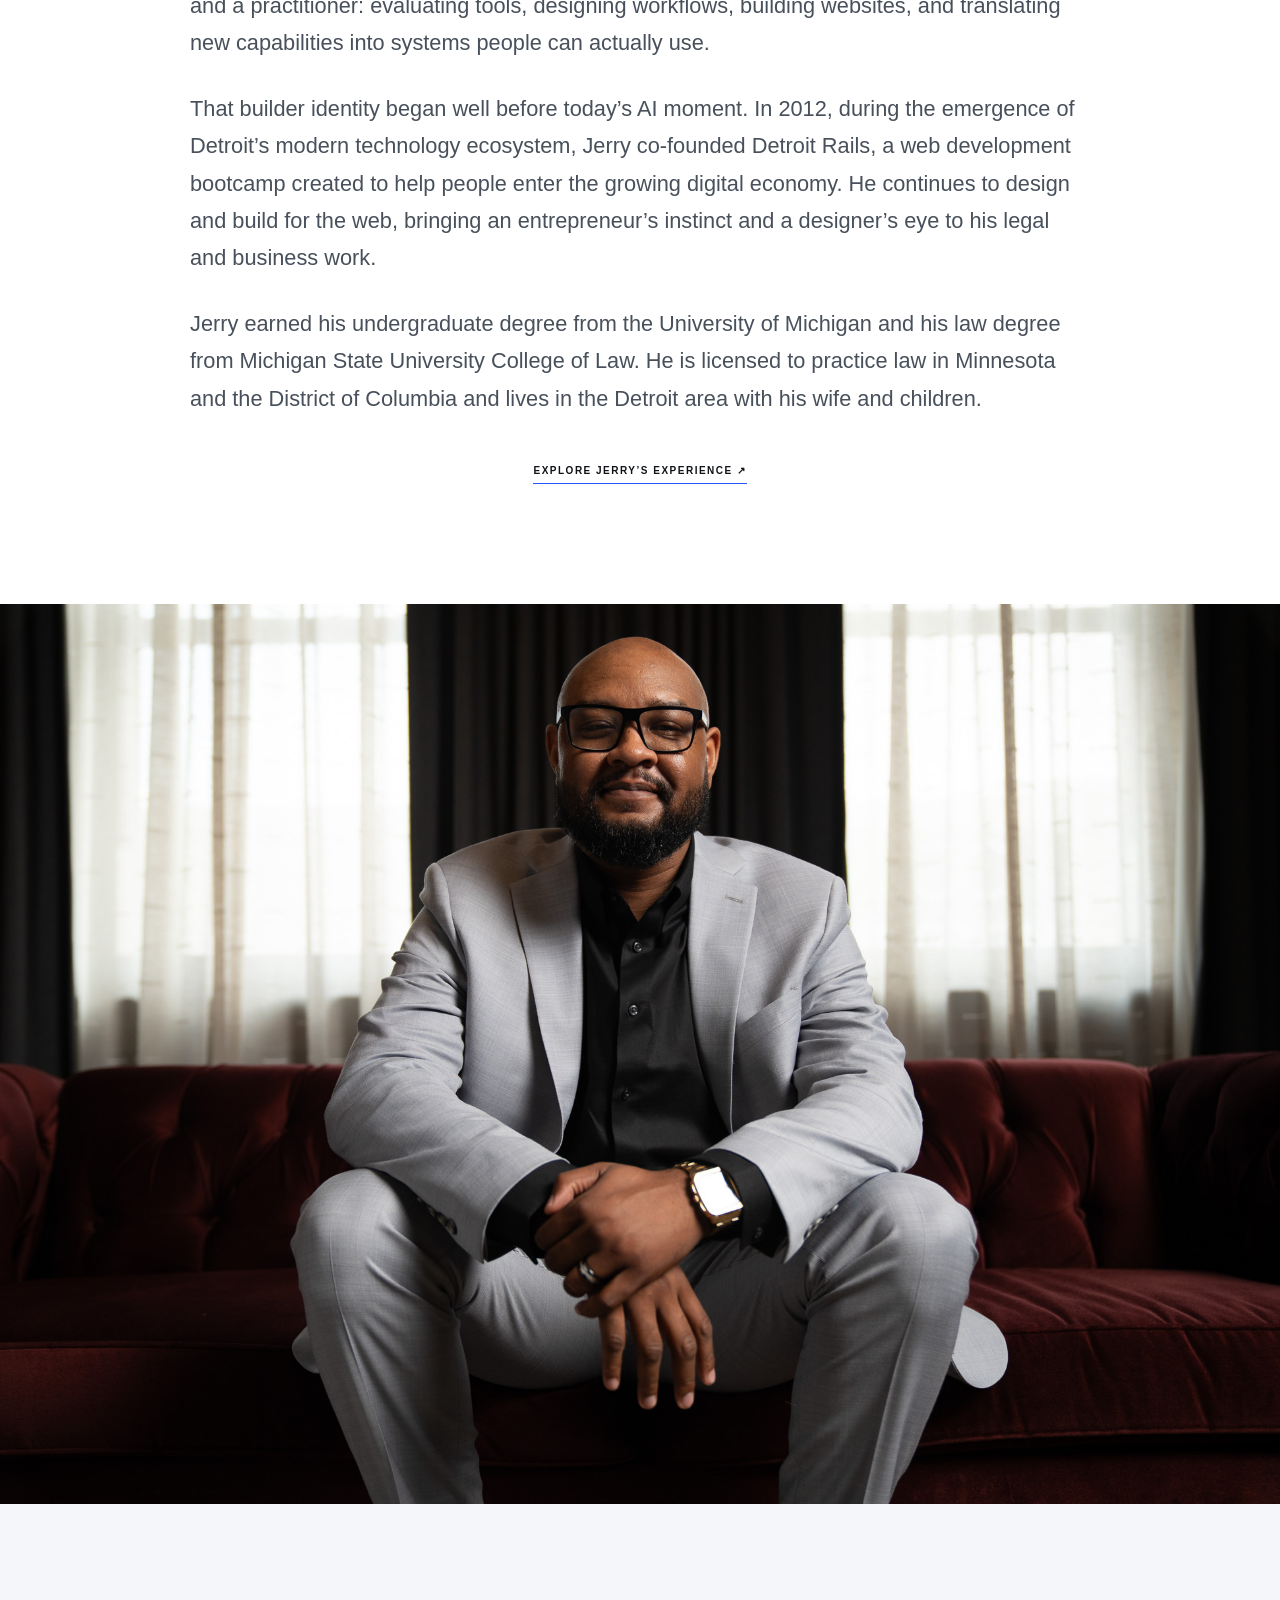
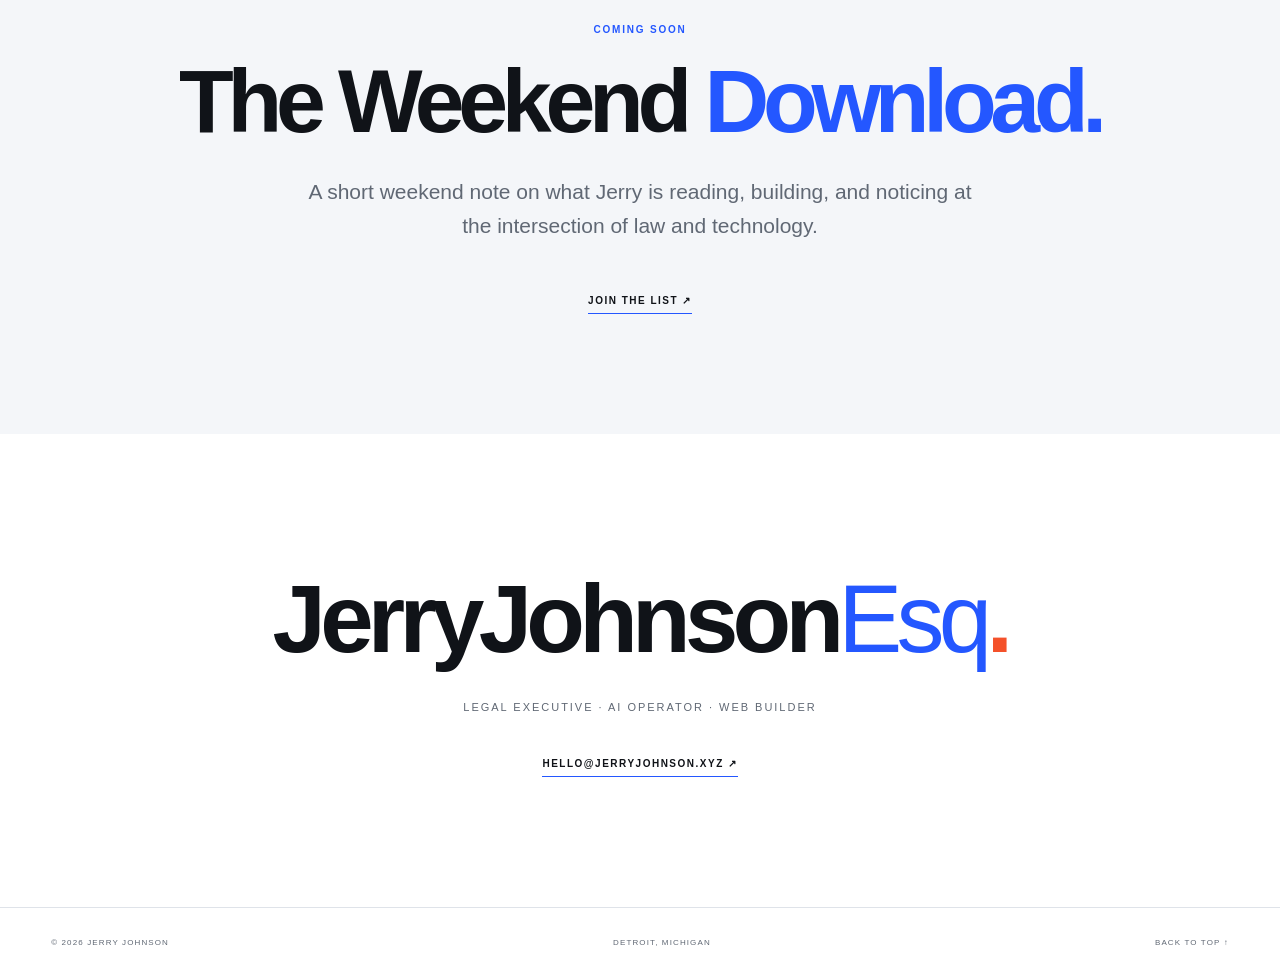
==== commit 9257d342: "Simplify video play overlay" ====
--- a/index.html
+++ b/index.html
@@ -1,8 +1,8 @@
 <!doctype html><html lang="en"><head><meta charset="utf-8"><meta name="viewport" content="width=device-width,initial-scale=1"><title>JerryJohnsonEsq | Legal Leadership for the AI Era</title><meta name="description" content="Jerry Johnson is a Thomson Reuters featured Changemaker, legal executive, AI operator, web builder, and entrepreneur."><link rel="icon" href="https://jerry-johnson-legal.jerry-avila-johnson.chatgpt.site/favicon.svg"><link rel="stylesheet" href="/style.css"><style>
-.video-preview{position:relative;overflow:hidden}.video-preview video{object-fit:cover}.video-play-sound{position:absolute;inset:0;margin:auto;width:156px;height:156px;border-radius:50%;border:1px solid rgba(255,255,255,.72);background:rgba(8,9,11,.72);color:#fff;display:flex;flex-direction:column;align-items:center;justify-content:center;gap:11px;cursor:pointer;backdrop-filter:blur(5px);-webkit-backdrop-filter:blur(5px);transition:transform .2s ease,background .2s ease,opacity .25s ease}.video-play-sound:hover{transform:scale(1.04);background:rgba(36,87,255,.9)}.video-play-icon{font-size:34px;line-height:1;margin-left:5px}.video-play-label{font-size:9px;text-transform:uppercase;letter-spacing:.15em;font-weight:900}.video-play-sound.is-hidden{opacity:0;pointer-events:none}.video-preview.is-playing-sound video{cursor:pointer}@media(max-width:820px){.video-play-sound{width:122px;height:122px}.video-play-icon{font-size:28px}.video-play-label{font-size:8px}}@media(prefers-reduced-motion:reduce){.video-play-sound{transition:none}}
+.video-preview{position:relative;overflow:hidden}.video-preview video{object-fit:cover}.video-play-sound{position:absolute;inset:0;margin:auto;width:54px;height:54px;border:0;background:transparent;color:#fff;display:grid;place-items:center;cursor:pointer;filter:drop-shadow(0 2px 7px rgba(0,0,0,.75));transition:transform .2s ease,opacity .25s ease}.video-play-sound:hover{transform:scale(1.1)}.video-play-icon{font-size:34px;line-height:1;margin-left:4px}.video-play-sound.is-hidden{opacity:0;pointer-events:none}.video-preview.is-playing-sound video{cursor:pointer}@media(max-width:820px){.video-play-sound{width:48px;height:48px}.video-play-icon{font-size:30px}}@media(prefers-reduced-motion:reduce){.video-play-sound{transition:none}}
 </style></head><body><main id="top">
 <header class="site-header"><a href="/" aria-label="Jerry Johnson Esq home"><span class="mark" aria-label="Jerry Johnson Esq"><b>JerryJohnson</b><i>Esq</i><span>.</span></span></a><nav class="desktop-nav" aria-label="Primary navigation"><a href="/#changemaker">Changemaker</a><a href="/#about">About</a><a href="/experience/">Experience</a><a href="/#newsletter">Newsletter</a></nav><button class="menu-toggle" type="button" aria-label="Open menu" aria-expanded="false"><span></span><span></span></button><div class="mobile-menu" aria-hidden="true" inert><nav aria-label="Mobile navigation"><a href="/#changemaker"><span>01</span>Changemaker</a><a href="/#about"><span>02</span>About</a><a href="/experience/"><span>03</span>Experience</a><a href="/#newsletter"><span>04</span>Newsletter</a></nav><p>Lawyer · Technologist · Builder</p></div></header>
-<section class="hero"><p class="eyebrow">Lawyer · Technologist · Builder</p><h1>Jerry Johnson.<br><span>Changing legal leadership through AI.</span></h1><p class="lede">Selected by Thomson Reuters as a featured Changemaker.</p><div class="video-frame video-preview"><video id="changemaker-video" muted autoplay loop playsinline preload="metadata" poster="/tr-changemaker.jpeg" aria-label="Thomson Reuters Chosen by Changemakers video featuring Jerry Johnson"><source src="/jerry-thomson-video.mp4" type="video/mp4"></video><button class="video-play-sound" id="video-play-sound" type="button" aria-label="Play video from the beginning with sound"><span class="video-play-icon" aria-hidden="true">▶</span><span class="video-play-label">Play with sound</span></button></div></section>
+<section class="hero"><p class="eyebrow">Lawyer · Technologist · Builder</p><h1>Jerry Johnson.<br><span>Changing legal leadership through AI.</span></h1><p class="lede">Selected by Thomson Reuters as a featured Changemaker.</p><div class="video-frame video-preview"><video id="changemaker-video" muted autoplay loop playsinline preload="metadata" poster="/tr-changemaker.jpeg" aria-label="Thomson Reuters Chosen by Changemakers video featuring Jerry Johnson"><source src="/jerry-thomson-video.mp4" type="video/mp4"></video><button class="video-play-sound" id="video-play-sound" type="button" aria-label="Play video from the beginning with sound"><span class="video-play-icon" aria-hidden="true">▶</span></button></div></section>
 <section class="changemaker section" id="changemaker"><p class="section-label">Thomson Reuters · Chosen by Changemakers</p><h2>Selected as a featured <span>Changemaker.</span></h2><p class="statement">Recognized for redefining legal and privacy leadership through responsible, human-centered AI.</p><div class="recognition-note"><p>Jerry helped move legal work from reactive review toward proactive legal enablement—using AI to make lawyers faster, clearer, and more strategic while keeping professional judgment in the driver’s seat.</p><blockquote>“I am trying to help redefine what legal and privacy leadership look like in the age of AI.”</blockquote></div></section>
 <section class="proof section" aria-label="AI-enabled legal workflow results"><p class="section-label">AI-enabled legal leadership</p><h2>Better judgment.<br>Delivered <span>faster.</span></h2><div class="numbers"><article><strong>3–4 hours → 5–10 minutes</strong><span>Legal research</span></article><article><strong>~1 hour → 5–10 minutes</strong><span>Contract review</span></article><article><strong>5 days → 2 days</strong><span>Initial privacy assessment review</span></article></div></section>
 <figure class="image-stage window-image"><img src="/jerry-window.jpeg" alt="Jerry Johnson beside a window overlooking downtown Detroit"></figure>
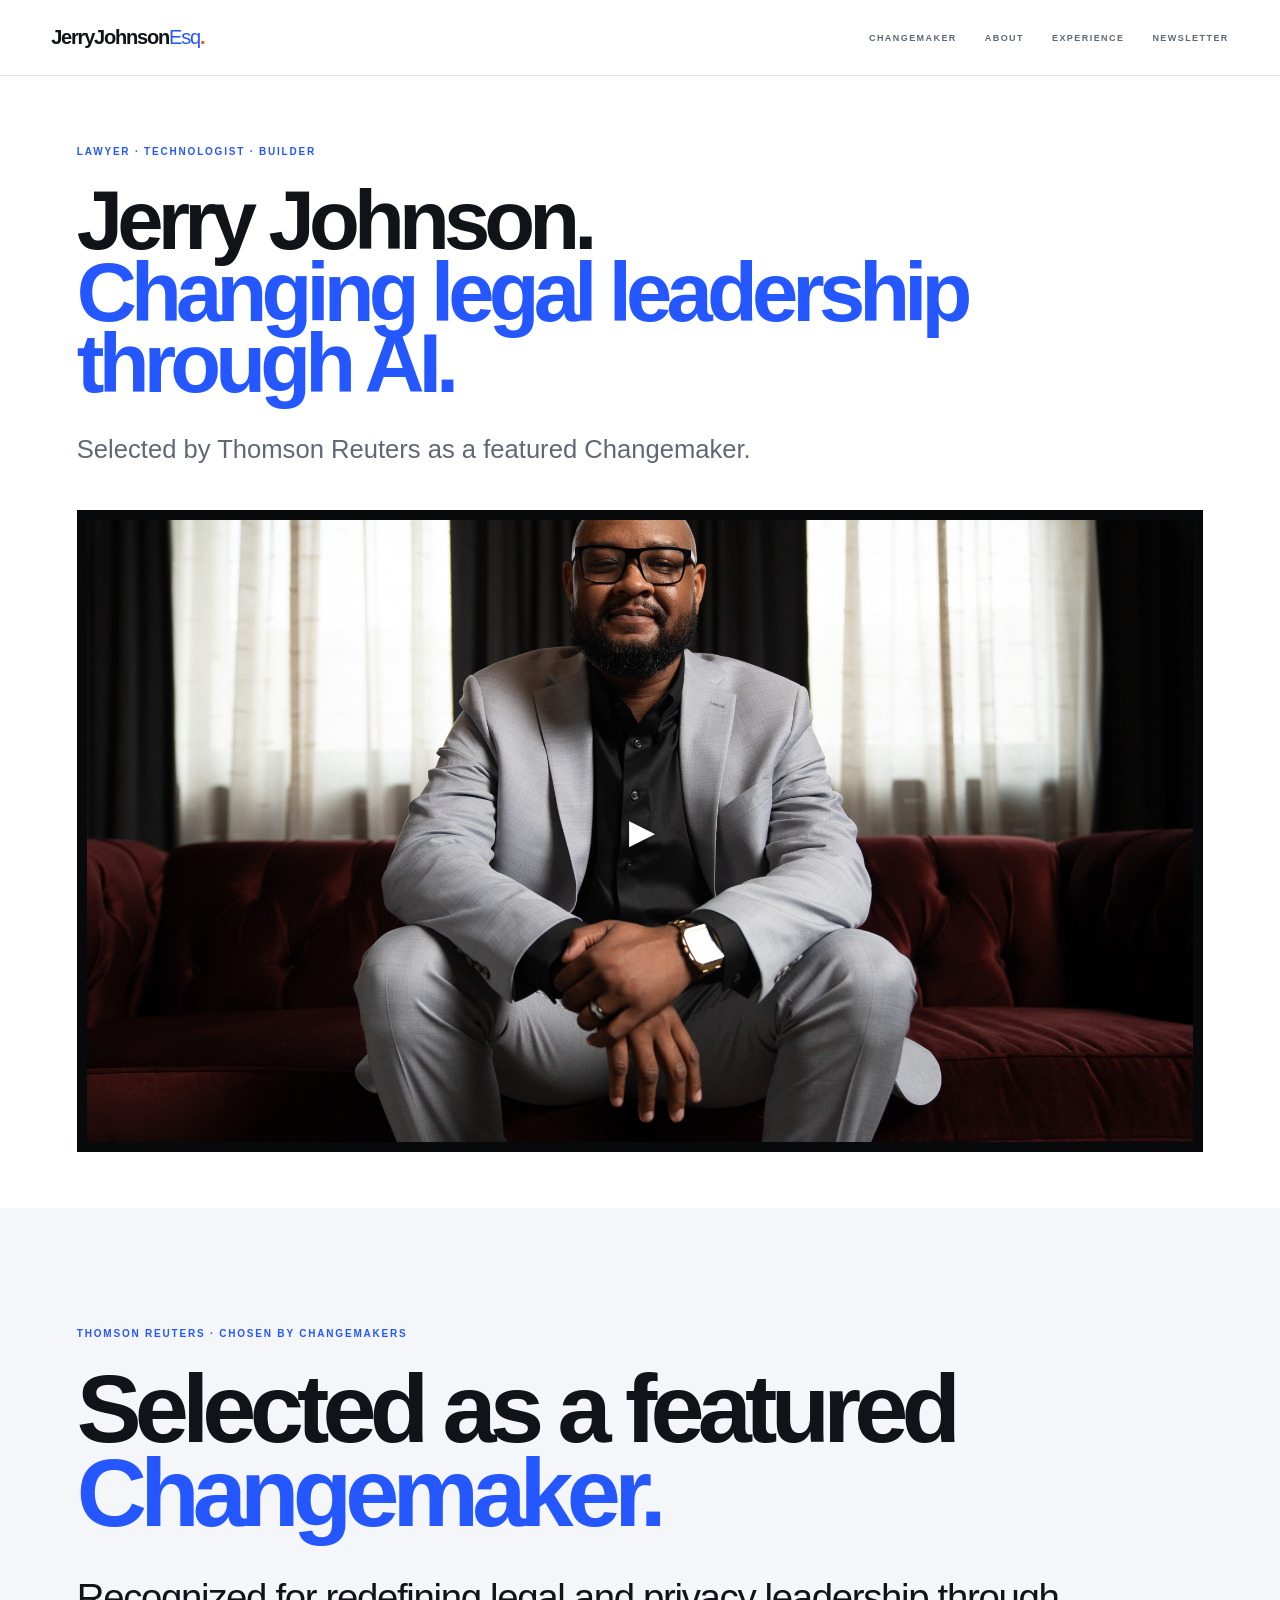
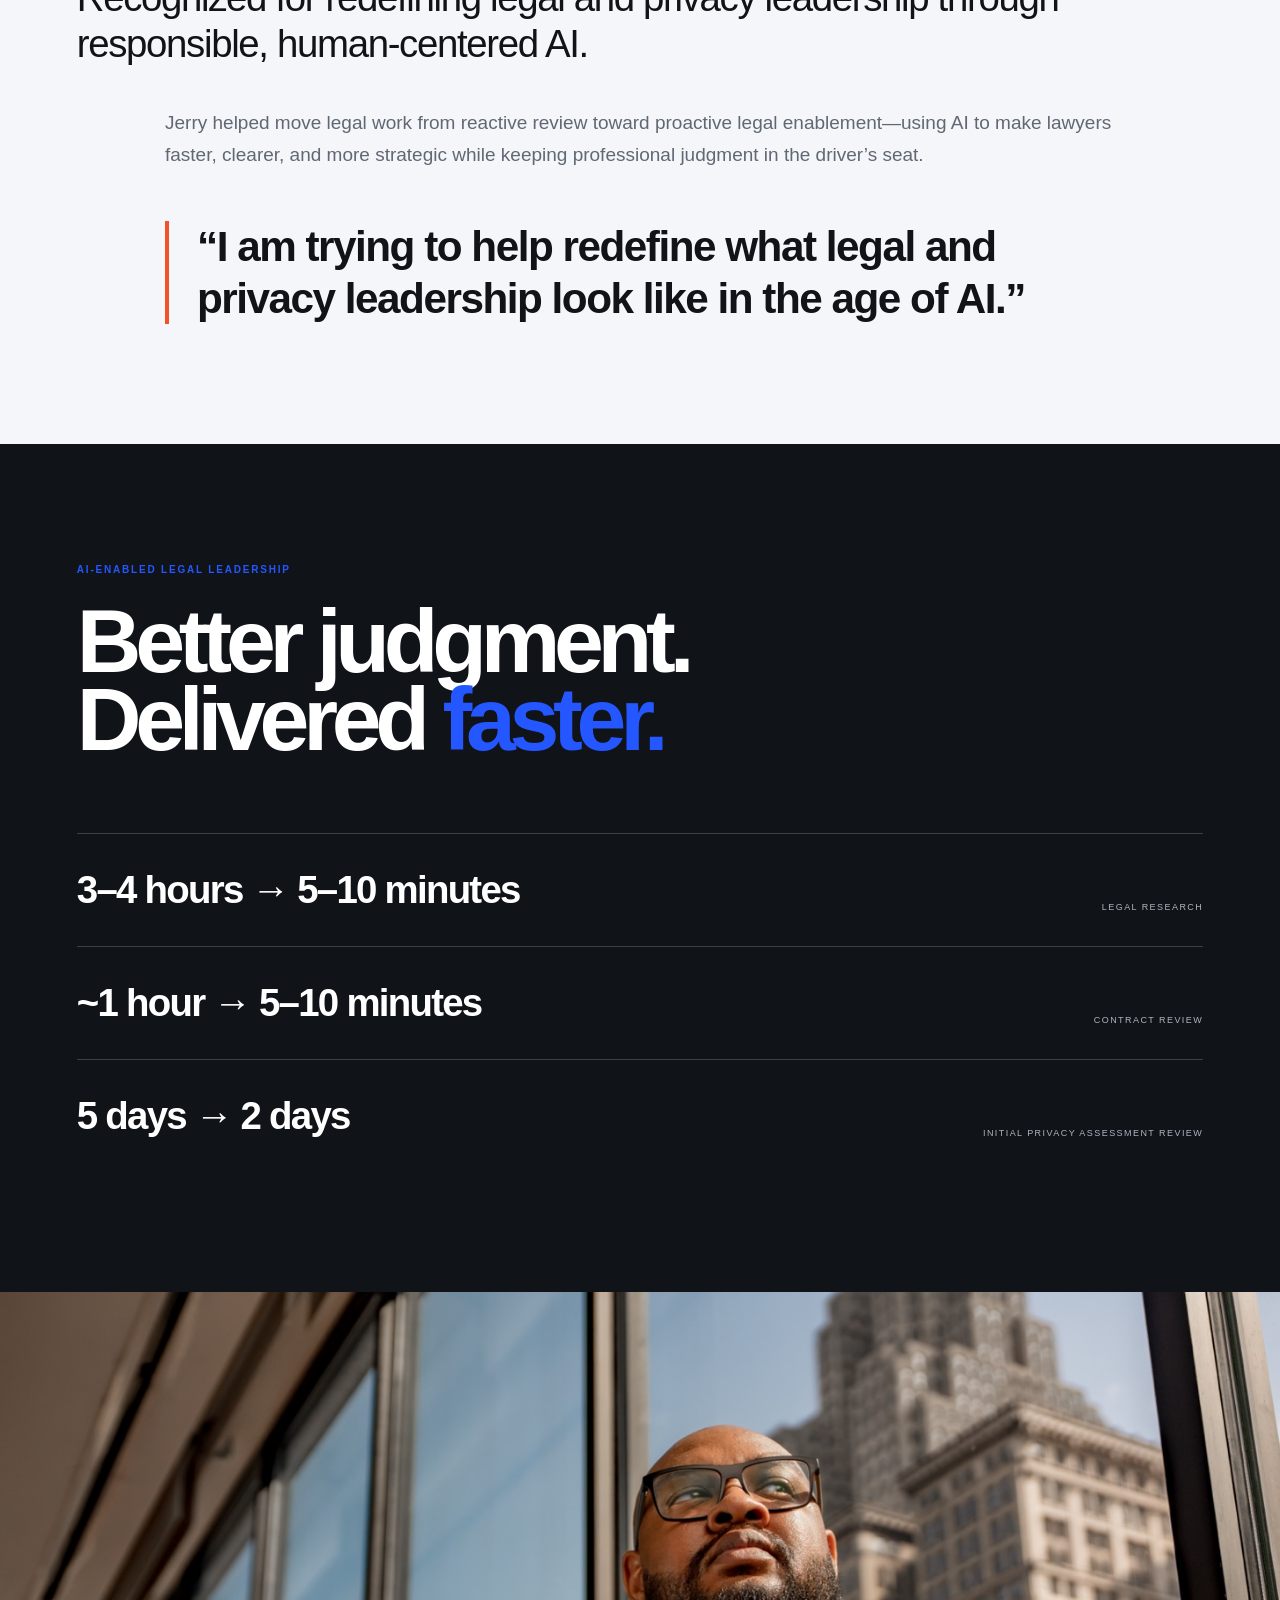
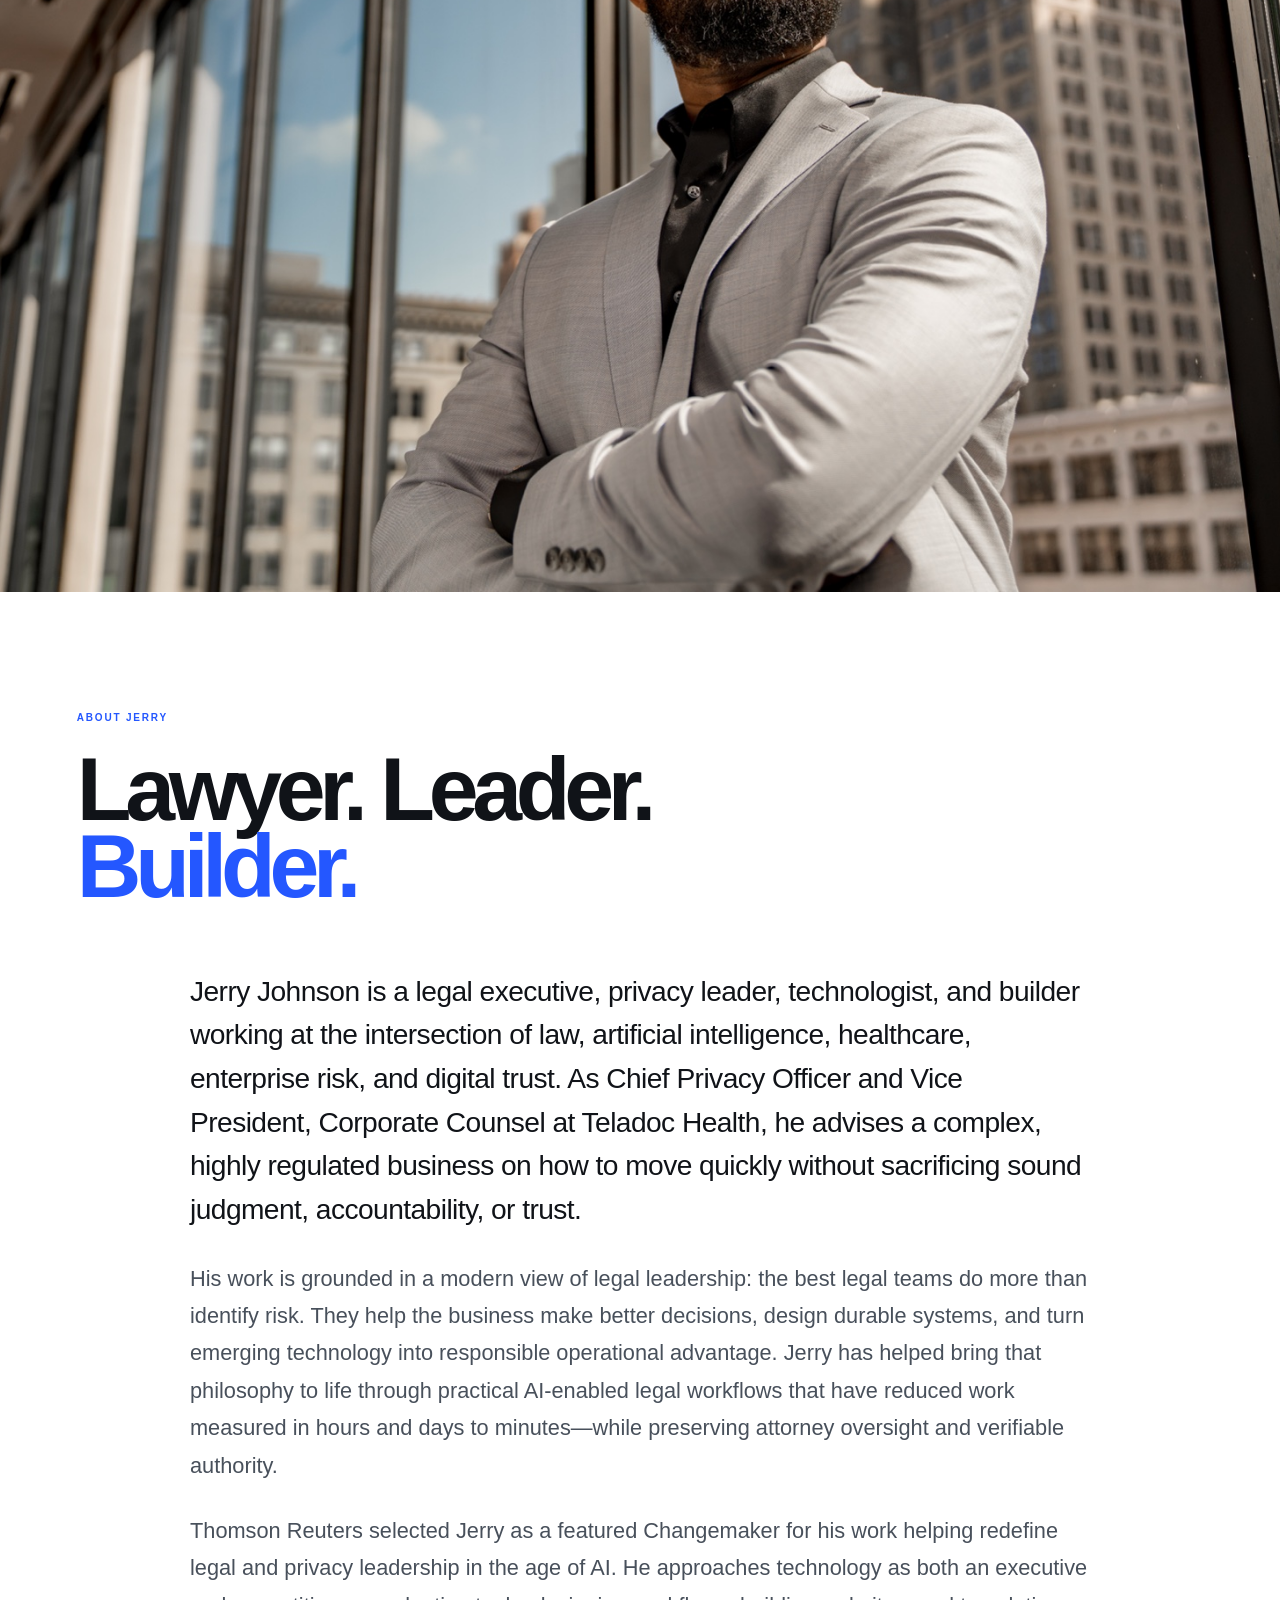
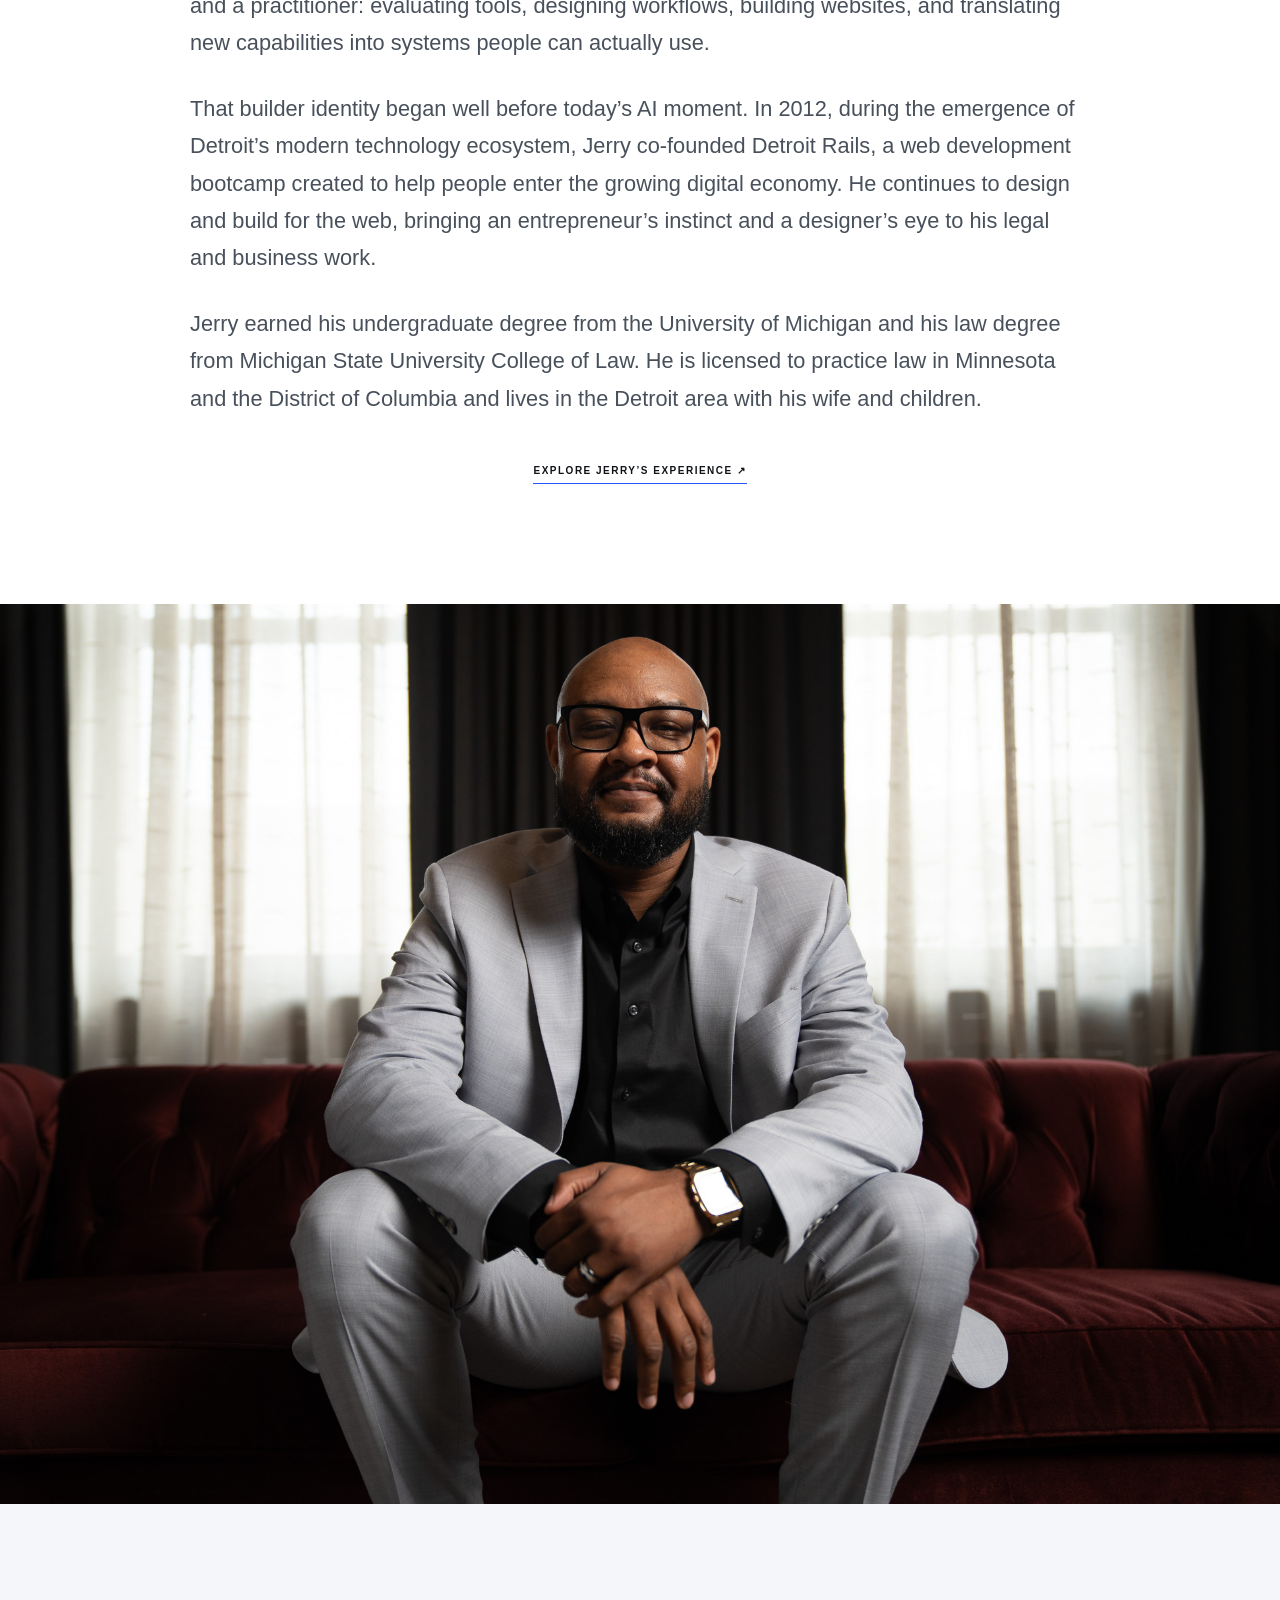
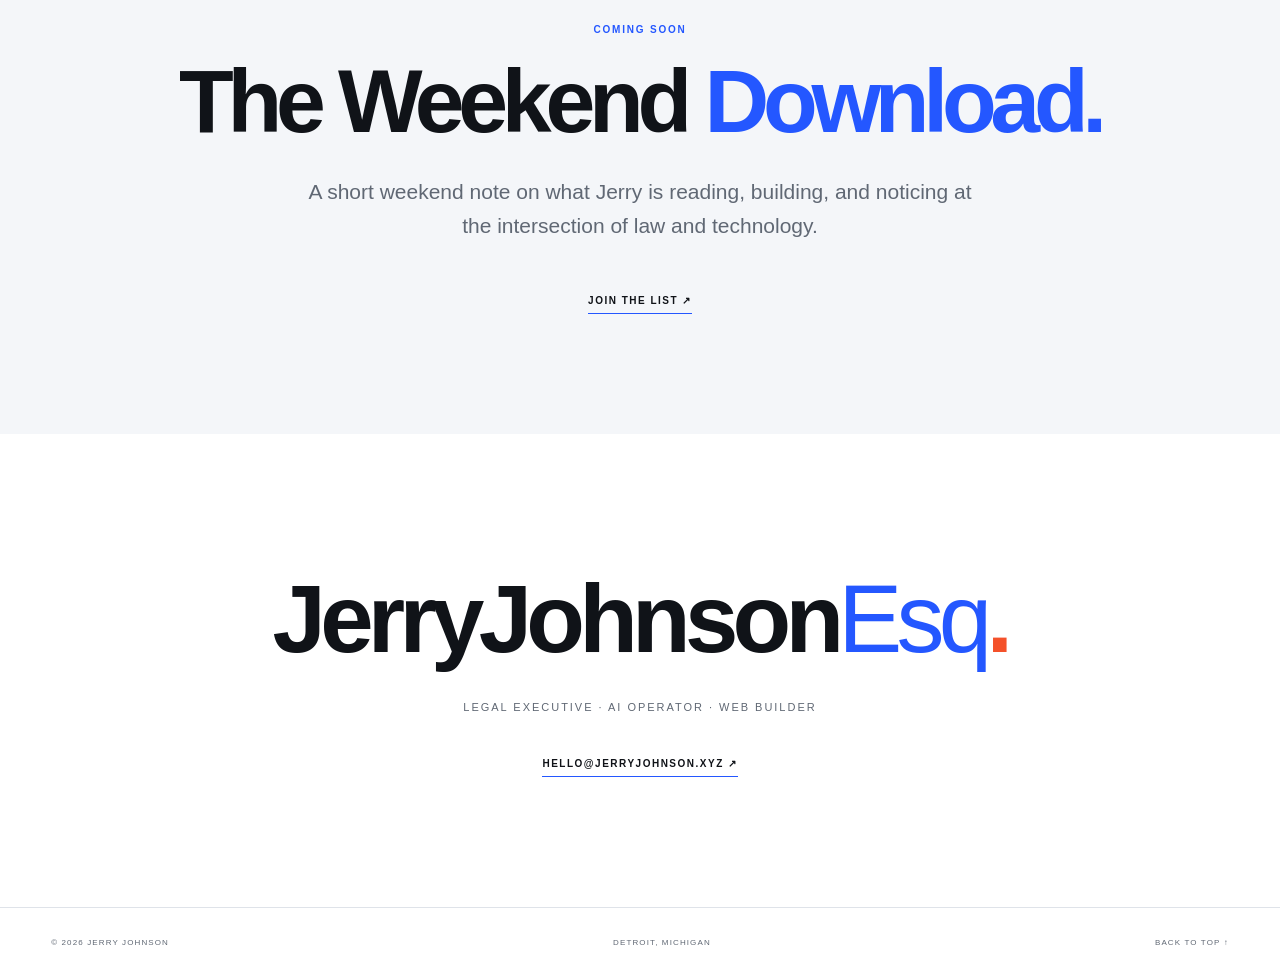
==== commit 8494bc8a: "Use seated portrait as video poster" ====
--- a/index.html
+++ b/index.html
@@ -2,7 +2,7 @@
 .video-preview{position:relative;overflow:hidden}.video-preview video{object-fit:cover}.video-play-sound{position:absolute;inset:0;margin:auto;width:54px;height:54px;border:0;background:transparent;color:#fff;display:grid;place-items:center;cursor:pointer;filter:drop-shadow(0 2px 7px rgba(0,0,0,.75));transition:transform .2s ease,opacity .25s ease}.video-play-sound:hover{transform:scale(1.1)}.video-play-icon{font-size:34px;line-height:1;margin-left:4px}.video-play-sound.is-hidden{opacity:0;pointer-events:none}.video-preview.is-playing-sound video{cursor:pointer}@media(max-width:820px){.video-play-sound{width:48px;height:48px}.video-play-icon{font-size:30px}}@media(prefers-reduced-motion:reduce){.video-play-sound{transition:none}}
 </style></head><body><main id="top">
 <header class="site-header"><a href="/" aria-label="Jerry Johnson Esq home"><span class="mark" aria-label="Jerry Johnson Esq"><b>JerryJohnson</b><i>Esq</i><span>.</span></span></a><nav class="desktop-nav" aria-label="Primary navigation"><a href="/#changemaker">Changemaker</a><a href="/#about">About</a><a href="/experience/">Experience</a><a href="/#newsletter">Newsletter</a></nav><button class="menu-toggle" type="button" aria-label="Open menu" aria-expanded="false"><span></span><span></span></button><div class="mobile-menu" aria-hidden="true" inert><nav aria-label="Mobile navigation"><a href="/#changemaker"><span>01</span>Changemaker</a><a href="/#about"><span>02</span>About</a><a href="/experience/"><span>03</span>Experience</a><a href="/#newsletter"><span>04</span>Newsletter</a></nav><p>Lawyer · Technologist · Builder</p></div></header>
-<section class="hero"><p class="eyebrow">Lawyer · Technologist · Builder</p><h1>Jerry Johnson.<br><span>Changing legal leadership through AI.</span></h1><p class="lede">Selected by Thomson Reuters as a featured Changemaker.</p><div class="video-frame video-preview"><video id="changemaker-video" muted autoplay loop playsinline preload="metadata" poster="/tr-changemaker.jpeg" aria-label="Thomson Reuters Chosen by Changemakers video featuring Jerry Johnson"><source src="/jerry-thomson-video.mp4" type="video/mp4"></video><button class="video-play-sound" id="video-play-sound" type="button" aria-label="Play video from the beginning with sound"><span class="video-play-icon" aria-hidden="true">▶</span></button></div></section>
+<section class="hero"><p class="eyebrow">Lawyer · Technologist · Builder</p><h1>Jerry Johnson.<br><span>Changing legal leadership through AI.</span></h1><p class="lede">Selected by Thomson Reuters as a featured Changemaker.</p><div class="video-frame video-preview"><video id="changemaker-video" muted autoplay loop playsinline preload="metadata" poster="/jerry-couch.jpeg" aria-label="Thomson Reuters Chosen by Changemakers video featuring Jerry Johnson"><source src="/jerry-thomson-video.mp4?v=working-20260810-1830" type="video/mp4"></video><button class="video-play-sound" id="video-play-sound" type="button" aria-label="Play video from the beginning with sound"><span class="video-play-icon" aria-hidden="true">▶</span></button></div></section>
 <section class="changemaker section" id="changemaker"><p class="section-label">Thomson Reuters · Chosen by Changemakers</p><h2>Selected as a featured <span>Changemaker.</span></h2><p class="statement">Recognized for redefining legal and privacy leadership through responsible, human-centered AI.</p><div class="recognition-note"><p>Jerry helped move legal work from reactive review toward proactive legal enablement—using AI to make lawyers faster, clearer, and more strategic while keeping professional judgment in the driver’s seat.</p><blockquote>“I am trying to help redefine what legal and privacy leadership look like in the age of AI.”</blockquote></div></section>
 <section class="proof section" aria-label="AI-enabled legal workflow results"><p class="section-label">AI-enabled legal leadership</p><h2>Better judgment.<br>Delivered <span>faster.</span></h2><div class="numbers"><article><strong>3–4 hours → 5–10 minutes</strong><span>Legal research</span></article><article><strong>~1 hour → 5–10 minutes</strong><span>Contract review</span></article><article><strong>5 days → 2 days</strong><span>Initial privacy assessment review</span></article></div></section>
 <figure class="image-stage window-image"><img src="/jerry-window.jpeg" alt="Jerry Johnson beside a window overlooking downtown Detroit"></figure>
